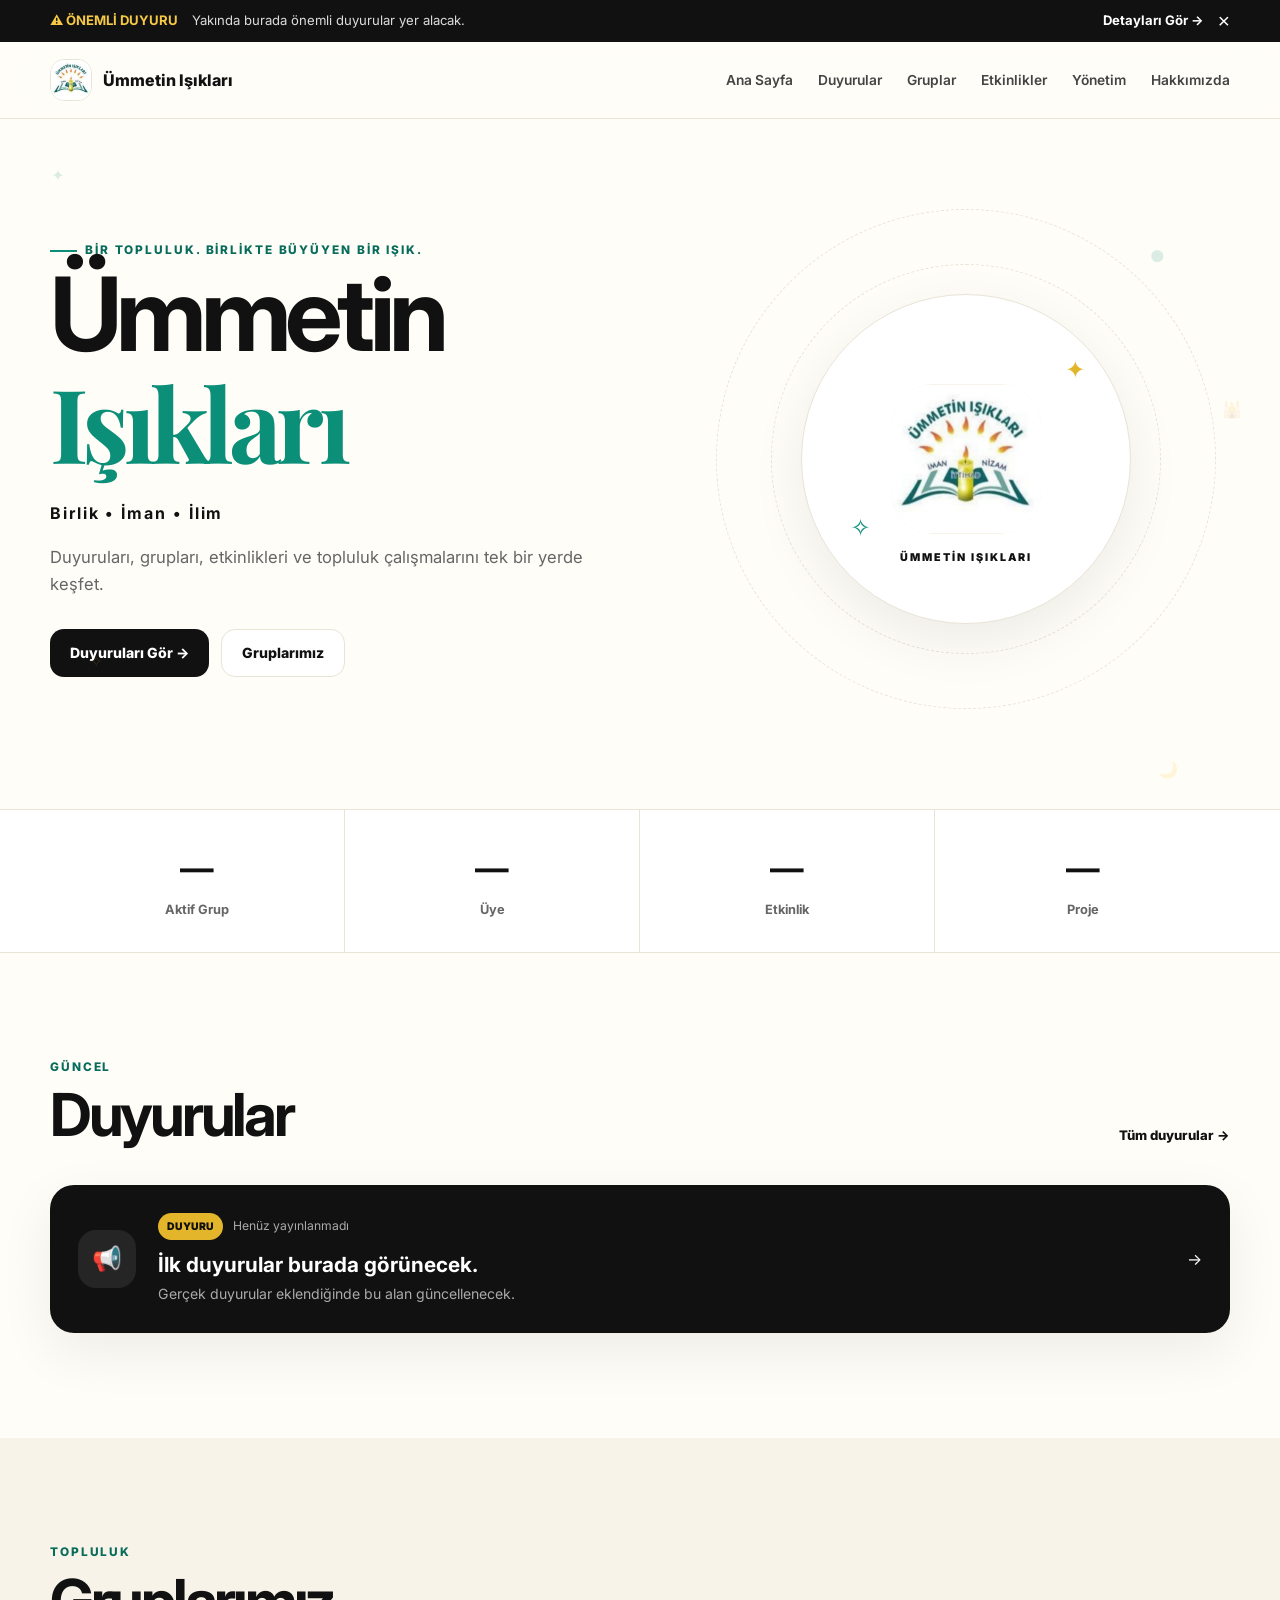
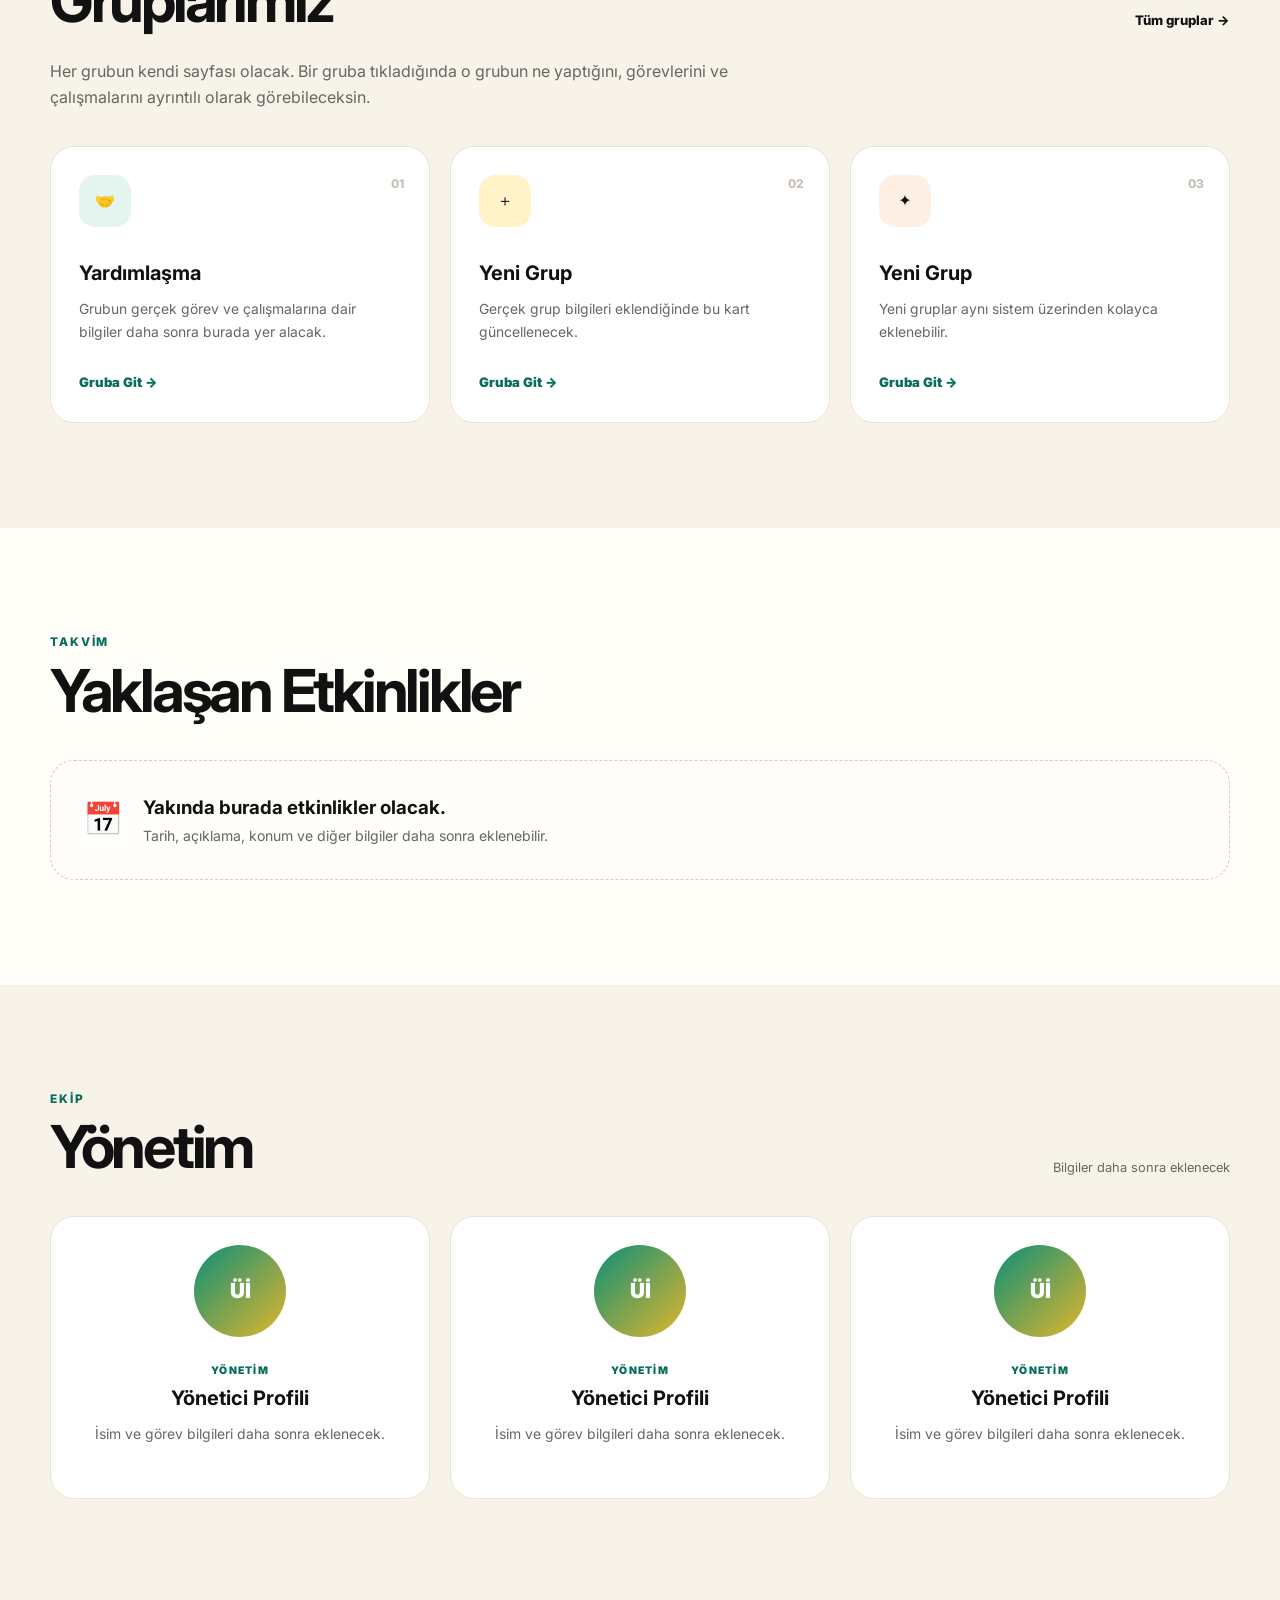
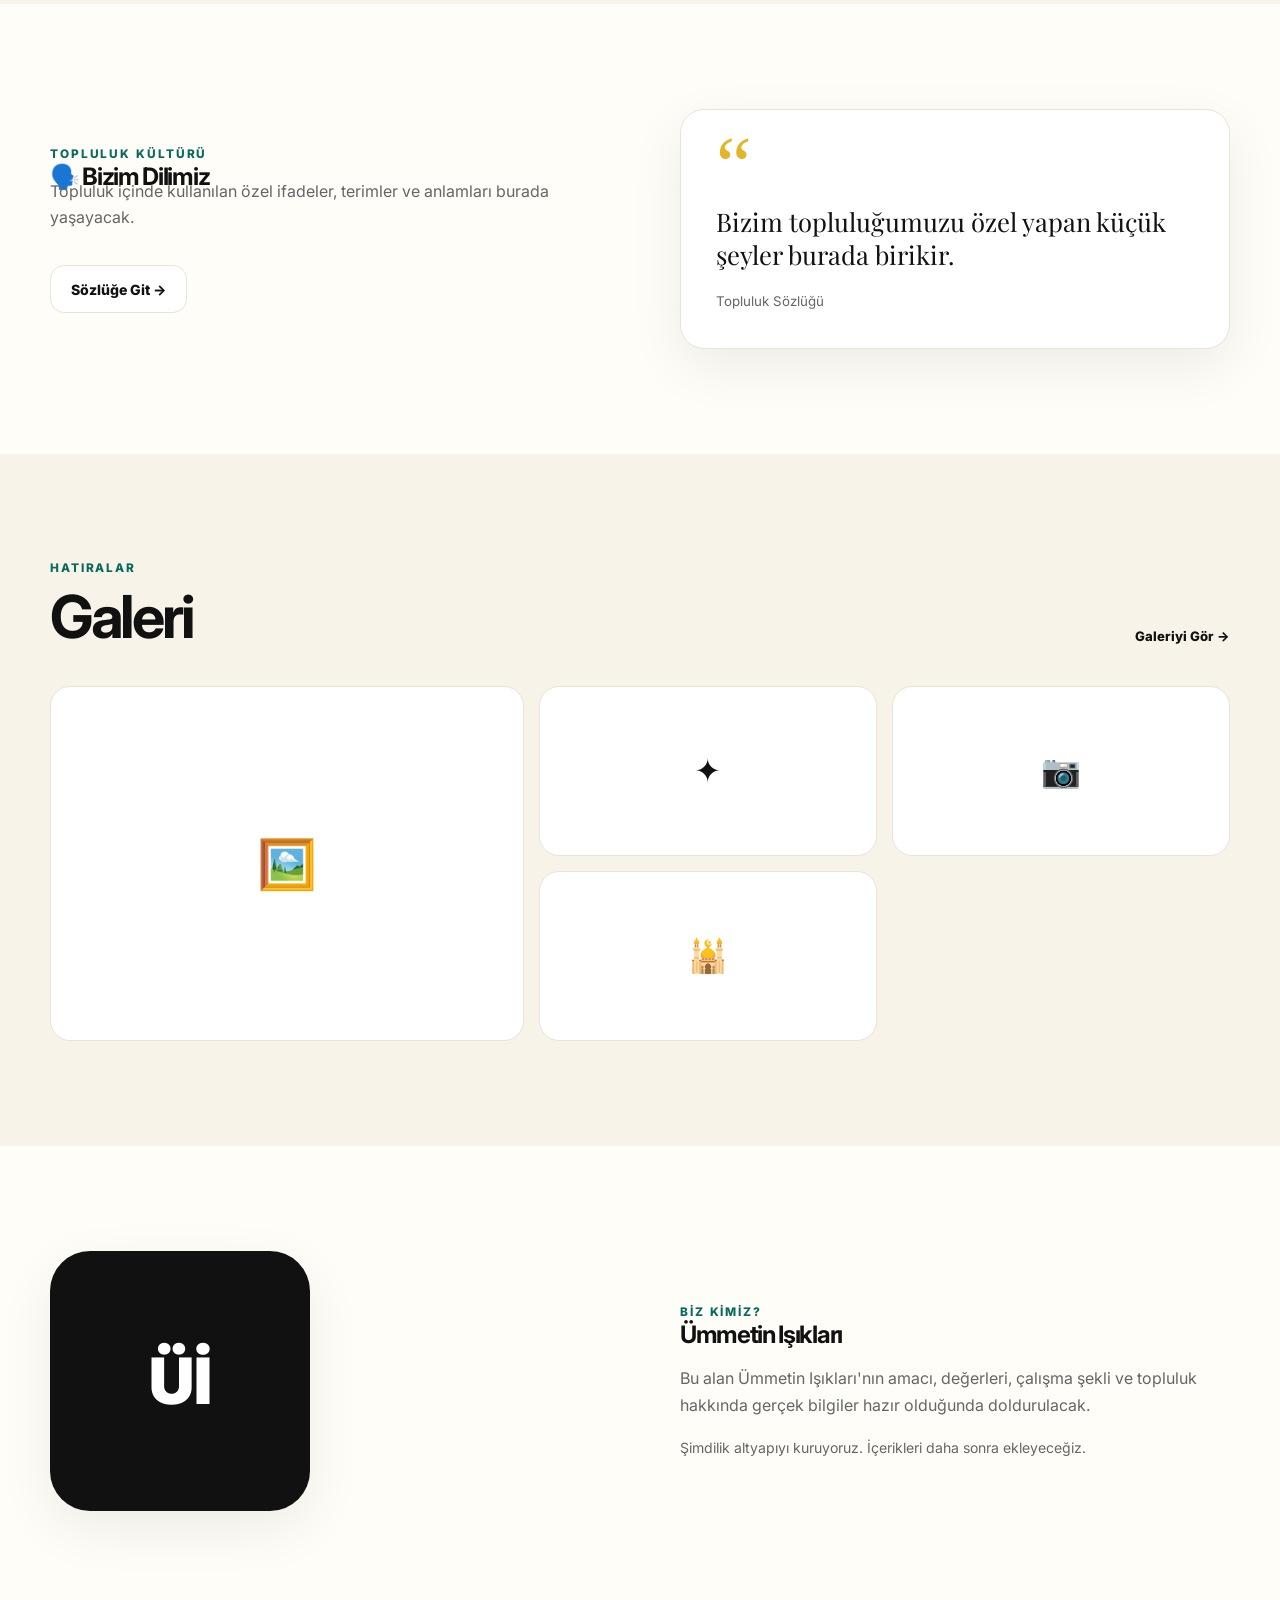
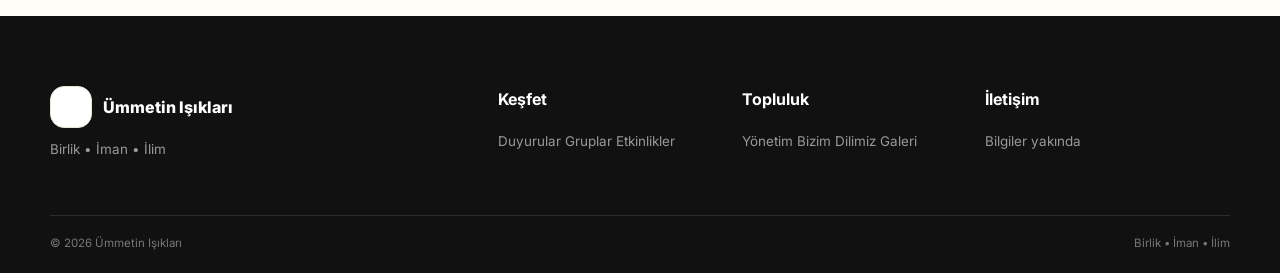
==== index.html @ f2e1deba "Web" ====
<!DOCTYPE html>
<html lang="tr">
<head>
  <meta charset="UTF-8">
  <meta name="viewport" content="width=device-width, initial-scale=1.0">

  <meta name="description" content="Ümmetin Işıkları — Birlik, İman, İlim.">
  <title>Ümmetin Işıkları</title>

  <link rel="preconnect" href="https://fonts.googleapis.com">
  <link rel="preconnect" href="https://fonts.gstatic.com" crossorigin>
  <link href="https://fonts.googleapis.com/css2?family=Inter:wght@400;500;600;700;800&family=Playfair+Display:wght@600;700&display=swap" rel="stylesheet">

  <link rel="stylesheet" href="style.css">
</head>

<body>

  <!-- Floating personality elements -->
  <div class="floating-layer" aria-hidden="true">
    <span class="float float-1">✦</span>
    <span class="float float-2">🕌</span>
    <span class="float float-3">✧</span>
    <span class="float float-4">🌙</span>
    <span class="float float-5">●</span>
  </div>


  <!-- IMPORTANT ANNOUNCEMENT -->
  <div class="top-alert" id="topAlert">
    <div class="container alert-inner">

      <strong>⚠️ ÖNEMLİ DUYURU</strong>

      <span>
        Yakında burada önemli duyurular yer alacak.
      </span>

      <a href="#announcements">
        Detayları Gör →
      </a>

      <button id="closeAlert" aria-label="Duyuruyu kapat">
        ×
      </button>

    </div>
  </div>


  <!-- HEADER -->
  <header class="site-header">

    <div class="container nav">

      <a href="#home" class="brand">

        <span class="brand-logo">

          <img
            src="logo.png"
            alt="Ümmetin Işıkları"
            onerror="this.style.display='none'; this.nextElementSibling.style.display='grid';"
          >

          <span class="logo-fallback">
            Üİ
          </span>

        </span>

        <span>
          Ümmetin Işıkları
        </span>

      </a>


      <button
        class="menu-toggle"
        id="menuToggle"
        aria-label="Menüyü aç"
      >
        ☰
      </button>


      <nav id="mainNav">

        <a href="#home">Ana Sayfa</a>
        <a href="#announcements">Duyurular</a>
        <a href="#groups">Gruplar</a>
        <a href="#events">Etkinlikler</a>
        <a href="#management">Yönetim</a>
        <a href="#about">Hakkımızda</a>

      </nav>

    </div>

  </header>


  <main>


    <!-- HERO -->
    <section class="hero" id="home">

      <div class="container hero-grid">

        <div class="hero-content reveal">

          <div class="eyebrow">
            <span></span>
            Bir topluluk. Birlikte büyüyen bir ışık.
          </div>

          <h1>
            Ümmetin
            <br>
            <em>Işıkları</em>
          </h1>

          <div class="motto">
            Birlik • İman • İlim
          </div>

          <p class="hero-text">
            Duyuruları, grupları, etkinlikleri ve topluluk çalışmalarını
            tek bir yerde keşfet.
          </p>

          <div class="hero-actions">

            <a href="#announcements" class="btn btn-primary">
              Duyuruları Gör →
            </a>

            <a href="#groups" class="btn btn-secondary">
              Gruplarımız
            </a>

          </div>

        </div>


        <!-- HERO LOGO -->
        <div class="hero-art reveal">

          <div class="orbit orbit-one"></div>
          <div class="orbit orbit-two"></div>

          <div class="hero-logo-card">

            <span class="hero-spark spark-one">✦</span>
            <span class="hero-spark spark-two">✧</span>

            <div class="hero-logo">

              <img
                src="logo.png"
                alt=""
                onerror="this.style.display='none'; this.nextElementSibling.style.display='grid';"
              >

              <span class="logo-fallback logo-large">
                Üİ
              </span>

            </div>

            <small>
              ÜMMETİN IŞIKLARI
            </small>

          </div>

        </div>

      </div>

    </section>


    <!-- STATISTICS -->
    <section class="stats">

      <div class="container stats-grid">

        <div class="stat">
          <strong>—</strong>
          <span>Aktif Grup</span>
        </div>

        <div class="stat">
          <strong>—</strong>
          <span>Üye</span>
        </div>

        <div class="stat">
          <strong>—</strong>
          <span>Etkinlik</span>
        </div>

        <div class="stat">
          <strong>—</strong>
          <span>Proje</span>
        </div>

      </div>

    </section>


    <!-- ANNOUNCEMENTS -->
    <section class="section" id="announcements">

      <div class="container">

        <div class="section-heading">

          <div>
            <span class="section-kicker">
              GÜNCEL
            </span>

            <h2>
              Duyurular
            </h2>
          </div>

          <a href="#" class="text-link">
            Tüm duyurular →
          </a>

        </div>


        <article class="featured-announcement reveal">

          <div class="announcement-icon">
            📢
          </div>

          <div>

            <div class="announcement-meta">

              <span class="tag">
                DUYURU
              </span>

              <span>
                Henüz yayınlanmadı
              </span>

            </div>

            <h3>
              İlk duyurular burada görünecek.
            </h3>

            <p>
              Gerçek duyurular eklendiğinde bu alan güncellenecek.
            </p>

          </div>

          <span class="announcement-arrow">
            →
          </span>

        </article>

      </div>

    </section>


    <!-- GROUPS -->
    <section class="section cream-section" id="groups">

      <div class="container">

        <div class="section-heading">

          <div>

            <span class="section-kicker">
              TOPLULUK
            </span>

            <h2>
              Gruplarımız
            </h2>

          </div>

          <a href="#groups" class="text-link">
            Tüm gruplar →
          </a>

        </div>


        <p class="section-intro">

          Her grubun kendi sayfası olacak.
          Bir gruba tıkladığında o grubun ne yaptığını,
          görevlerini ve çalışmalarını ayrıntılı olarak görebileceksin.

        </p>


        <div class="cards-grid">


          <!-- GROUP 1 -->
          <article class="group-card reveal">

            <div class="card-icon green">
              🤝
            </div>

            <span class="card-number">
              01
            </span>

            <h3>
              Yardımlaşma
            </h3>

            <p>
              Grubun gerçek görev ve çalışmalarına dair bilgiler
              daha sonra burada yer alacak.
            </p>

            <a
              href="group.html?group=yardimlasma"
              class="card-link"
            >
              Gruba Git →
            </a>

          </article>


          <!-- GROUP 2 -->
          <article class="group-card reveal">

            <div class="card-icon gold">
              ＋
            </div>

            <span class="card-number">
              02
            </span>

            <h3>
              Yeni Grup
            </h3>

            <p>
              Gerçek grup bilgileri eklendiğinde
              bu kart güncellenecek.
            </p>

            <a
              href="group.html?group=group2"
              class="card-link"
            >
              Gruba Git →
            </a>

          </article>


          <!-- GROUP 3 -->
          <article class="group-card reveal">

            <div class="card-icon orange">
              ✦
            </div>

            <span class="card-number">
              03
            </span>

            <h3>
              Yeni Grup
            </h3>

            <p>
              Yeni gruplar aynı sistem üzerinden
              kolayca eklenebilir.
            </p>

            <a
              href="group.html?group=group3"
              class="card-link"
            >
              Gruba Git →
            </a>

          </article>

        </div>

      </div>

    </section>


    <!-- EVENTS -->
    <section class="section" id="events">

      <div class="container">

        <div class="section-heading">

          <div>

            <span class="section-kicker">
              TAKVİM
            </span>

            <h2>
              Yaklaşan Etkinlikler
            </h2>

          </div>

        </div>


        <div class="empty-panel reveal">

          <div class="empty-icon">
            📅
          </div>

          <div>

            <h3>
              Yakında burada etkinlikler olacak.
            </h3>

            <p>
              Tarih, açıklama, konum ve diğer bilgiler
              daha sonra eklenebilir.
            </p>

          </div>

        </div>

      </div>

    </section>


    <!-- MANAGEMENT -->
    <section class="section cream-section" id="management">

      <div class="container">

        <div class="section-heading">

          <div>

            <span class="section-kicker">
              EKİP
            </span>

            <h2>
              Yönetim
            </h2>

          </div>

          <span class="future-note">
            Bilgiler daha sonra eklenecek
          </span>

        </div>


        <div class="management-grid">


          <article class="person-card reveal">

            <div class="avatar">
              Üİ
            </div>

            <span>
              YÖNETİM
            </span>

            <h3>
              Yönetici Profili
            </h3>

            <p>
              İsim ve görev bilgileri daha sonra eklenecek.
            </p>

          </article>


          <article class="person-card reveal">

            <div class="avatar">
              Üİ
            </div>

            <span>
              YÖNETİM
            </span>

            <h3>
              Yönetici Profili
            </h3>

            <p>
              İsim ve görev bilgileri daha sonra eklenecek.
            </p>

          </article>


          <article class="person-card reveal">

            <div class="avatar">
              Üİ
            </div>

            <span>
              YÖNETİM
            </span>

            <h3>
              Yönetici Profili
            </h3>

            <p>
              İsim ve görev bilgileri daha sonra eklenecek.
            </p>

          </article>


        </div>

      </div>

    </section>


    <!-- OUR LANGUAGE -->
    <section class="section" id="language">

      <div class="container language-layout">

        <div class="reveal">

          <span class="section-kicker">
            TOPLULUK KÜLTÜRÜ
          </span>

          <h2>
            🗣️ Bizim Dilimiz
          </h2>

          <p class="section-intro">
            Topluluk içinde kullanılan özel ifadeler,
            terimler ve anlamları burada yaşayacak.
          </p>

          <a href="#" class="btn btn-secondary">
            Sözlüğe Git →
          </a>

        </div>


        <div class="quote-card reveal">

          <span class="quote-mark">
            “
          </span>

          <p>
            Bizim topluluğumuzu özel yapan küçük şeyler burada birikir.
          </p>

          <small>
            Topluluk Sözlüğü
          </small>

        </div>

      </div>

    </section>


    <!-- GALLERY -->
    <section class="section cream-section" id="gallery">

      <div class="container">

        <div class="section-heading">

          <div>

            <span class="section-kicker">
              HATIRALAR
            </span>

            <h2>
              Galeri
            </h2>

          </div>

          <a href="#" class="text-link">
            Galeriyi Gör →
          </a>

        </div>


        <div class="gallery-grid">

          <div>🖼️</div>
          <div>✦</div>
          <div>📷</div>
          <div>🕌</div>

        </div>

      </div>

    </section>


    <!-- ABOUT -->
    <section class="section" id="about">

      <div class="container about-layout">

        <div class="about-mark reveal">
          Üİ
        </div>

        <div class="reveal">

          <span class="section-kicker">
            BİZ KİMİZ?
          </span>

          <h2>
            Ümmetin Işıkları
          </h2>

          <p>
            Bu alan Ümmetin Işıkları'nın amacı, değerleri,
            çalışma şekli ve topluluk hakkında gerçek bilgiler
            hazır olduğunda doldurulacak.
          </p>

          <p class="muted">
            Şimdilik altyapıyı kuruyoruz.
            İçerikleri daha sonra ekleyeceğiz.
          </p>

        </div>

      </div>

    </section>

  </main>


  <!-- FOOTER -->
  <footer id="contact">

    <div class="container footer-grid">

      <div>

        <div class="brand footer-brand">

          <span class="brand-logo">
            <span class="logo-fallback">
              Üİ
            </span>
          </span>

          <span>
            Ümmetin Işıkları
          </span>

        </div>

        <p>
          Birlik • İman • İlim
        </p>

      </div>


      <div>

        <h4>
          Keşfet
        </h4>

        <a href="#announcements">
          Duyurular
        </a>

        <a href="#groups">
          Gruplar
        </a>

        <a href="#events">
          Etkinlikler
        </a>

      </div>


      <div>

        <h4>
          Topluluk
        </h4>

        <a href="#management">
          Yönetim
        </a>

        <a href="#language">
          Bizim Dilimiz
        </a>

        <a href="#gallery">
          Galeri
        </a>

      </div>


      <div>

        <h4>
          İletişim
        </h4>

        <a href="#contact">
          Bilgiler yakında
        </a>

      </div>

    </div>


    <div class="container footer-bottom">

      <span>
        © 2026 Ümmetin Işıkları
      </span>

      <span>
        Birlik • İman • İlim
      </span>

    </div>

  </footer>


  <script src="script.js"></script>

</body>
</html>
---- style.css ----
:root {
  --cream: #fffdf7;
  --cream-2: #f7f3e8;
  --white: #ffffff;
  --black: #111111;
  --muted: #666666;
  --line: #e9e4d8;

  --green: #0b8f78;
  --green-dark: #076c5b;
  --gold: #e3b52b;
  --orange: #e7772d;

  --shadow: 0 18px 55px rgba(17, 17, 17, .07);
  --radius: 24px;
  --max: 1180px;
}


* {
  box-sizing: border-box;
  margin: 0;
  padding: 0;
}


html {
  scroll-behavior: smooth;
}


body {
  font-family: "Inter", system-ui, sans-serif;
  background: var(--cream);
  color: var(--black);
  line-height: 1.65;
  overflow-x: hidden;
}


a {
  color: inherit;
  text-decoration: none;
}


.container {
  width: min(calc(100% - 40px), var(--max));
  margin: auto;
}


/* TOP ALERT */

.top-alert {
  background: var(--black);
  color: white;
  font-size: .82rem;
}


.alert-inner {
  min-height: 42px;
  display: flex;
  align-items: center;
  gap: 14px;
}


.alert-inner strong {
  color: #f5c945;
}


.alert-inner span {
  color: #ddd;
  flex: 1;
}


.alert-inner a {
  font-weight: 700;
}


.alert-inner button {
  border: 0;
  background: transparent;
  color: white;
  font-size: 1.3rem;
  cursor: pointer;
}


/* HEADER */

.site-header {
  position: sticky;
  top: 0;
  z-index: 50;

  background: rgba(255, 253, 247, .9);
  backdrop-filter: blur(16px);

  border-bottom: 1px solid var(--line);
}


.nav {
  min-height: 76px;

  display: flex;
  align-items: center;
  justify-content: space-between;
}


.brand {
  display: flex;
  align-items: center;
  gap: 11px;

  font-weight: 800;
}


.brand-logo {
  width: 42px;
  height: 42px;

  border-radius: 14px;
  overflow: hidden;

  display: grid;
  place-items: center;

  background: white;
  border: 1px solid var(--line);
}


.brand-logo img {
  width: 100%;
  height: 100%;
  object-fit: contain;
}


.logo-fallback {
  display: none;

  width: 100%;
  height: 100%;

  place-items: center;

  background: linear-gradient(
    135deg,
    var(--green),
    var(--gold)
  );

  color: white;
  font-weight: 900;
}


nav {
  display: flex;
  align-items: center;
  gap: 25px;
}


nav a {
  font-size: .86rem;
  font-weight: 600;
  color: #444;
}


nav a:hover {
  color: var(--green);
}


.menu-toggle {
  display: none;

  border: 1px solid var(--line);
  background: white;

  border-radius: 13px;

  padding: 10px 13px;

  font-size: 1.2rem;
}


/* HERO */

.hero {
  padding: 105px 0 115px;
}


.hero-grid {
  display: grid;

  grid-template-columns:
    1.05fr
    .95fr;

  align-items: center;

  gap: 70px;
}


.eyebrow {
  display: flex;
  align-items: center;

  gap: 8px;

  color: var(--green-dark);

  font-size: .74rem;
  font-weight: 800;

  letter-spacing: .16em;
  text-transform: uppercase;
}


.eyebrow span {
  width: 27px;
  height: 2px;

  background: var(--green);
}


h1,
h2 {
  letter-spacing: -.055em;
  line-height: 1.05;
}


h1 {
  font-size: clamp(3.5rem, 8vw, 6.8rem);
}


h1 em {
  font-family: "Playfair Display", serif;

  color: var(--green);

  font-style: normal;
}


.motto {
  margin-top: 18px;

  font-weight: 700;

  letter-spacing: .12em;
}


.hero-text {
  max-width: 600px;

  margin-top: 18px;

  color: var(--muted);

  font-size: 1.04rem;
}


.hero-actions {
  display: flex;
  gap: 12px;

  flex-wrap: wrap;

  margin-top: 30px;
}


.btn {
  min-height: 48px;

  padding: 0 20px;

  border-radius: 14px;

  display: inline-flex;
  align-items: center;
  justify-content: center;

  gap: 10px;

  font-weight: 800;
  font-size: .88rem;

  transition:
    transform .25s,
    background .25s;
}


.btn:hover {
  transform: translateY(-3px);
}


.btn-primary {
  background: var(--black);
  color: white;
}


.btn-primary:hover {
  background: var(--green);
}


.btn-secondary {
  background: white;

  border: 1px solid var(--line);
}


/* HERO ART */

.hero-art {
  min-height: 470px;

  display: grid;
  place-items: center;

  position: relative;
}


.hero-logo-card {
  width: 330px;
  aspect-ratio: 1;

  border-radius: 50%;

  background: white;

  border: 1px solid var(--line);

  box-shadow: var(--shadow);

  display: grid;
  place-items: center;

  position: relative;

  animation: breathe 5s ease-in-out infinite;
}


.hero-logo {
  width: 150px;
  height: 150px;

  border-radius: 42px;

  overflow: hidden;

  background: var(--cream-2);

  display: grid;
  place-items: center;
}


.hero-logo img {
  width: 100%;
  height: 100%;
  object-fit: contain;
}


.logo-large {
  font-size: 2rem;
}


.hero-logo-card small {
  position: absolute;

  bottom: 56px;

  font-size: .67rem;

  letter-spacing: .18em;

  font-weight: 900;
}


.orbit {
  position: absolute;

  border: 1px dashed var(--line);

  border-radius: 50%;
}


.orbit-one {
  width: 390px;
  height: 390px;
}


.orbit-two {
  width: 500px;
  height: 500px;
}


.hero-spark {
  position: absolute;

  font-size: 1.5rem;
}


.spark-one {
  top: 55px;
  right: 45px;

  color: var(--gold);
}


.spark-two {
  bottom: 75px;
  left: 48px;

  color: var(--green);
}


/* STATS */

.stats {
  border-block: 1px solid var(--line);

  background: white;
}


.stats-grid {
  display: grid;

  grid-template-columns:
    repeat(4, 1fr);
}


.stat {
  padding: 30px;

  text-align: center;

  border-right: 1px solid var(--line);
}


.stat:last-child {
  border-right: 0;
}


.stat strong {
  display: block;

  font-size: 2.1rem;
}


.stat span {
  color: var(--muted);

  font-size: .8rem;

  font-weight: 700;
}


/* GENERAL SECTIONS */

.section {
  padding: 105px 0;
}


.cream-section {
  background: var(--cream-2);
}


.section-heading {
  display: flex;

  justify-content: space-between;
  align-items: end;

  gap: 20px;

  margin-bottom: 38px;
}


.section-kicker {
  display: block;

  color: var(--green-dark);

  font-size: .74rem;

  font-weight: 800;

  letter-spacing: .16em;
}


.section-heading h2 {
  margin-top: 7px;

  font-size: clamp(2.2rem, 5vw, 3.7rem);
}


.text-link {
  font-size: .82rem;

  font-weight: 800;
}


.section-intro {
  max-width: 700px;

  color: var(--muted);

  margin-top: -12px;

  margin-bottom: 35px;
}


/* ANNOUNCEMENT */

.featured-announcement {
  display: grid;

  grid-template-columns:
    auto
    1fr
    auto;

  gap: 22px;

  align-items: center;

  padding: 28px;

  border-radius: var(--radius);

  background: var(--black);

  color: white;

  box-shadow: var(--shadow);
}


.announcement-icon {
  width: 58px;
  height: 58px;

  display: grid;
  place-items: center;

  border-radius: 18px;

  background: #252525;

  font-size: 1.5rem;
}


.announcement-meta {
  display: flex;

  align-items: center;

  gap: 10px;

  font-size: .76rem;

  color: #aaa;
}


.tag {
  padding: 5px 9px;

  border-radius: 999px;

  background: var(--gold);

  color: #111;

  font-size: .65rem;

  font-weight: 900;
}


.featured-announcement h3 {
  font-size: 1.3rem;

  margin-top: 8px;
}


.featured-announcement p {
  color: #aaa;

  font-size: .88rem;
}


/* GROUPS */

.cards-grid {
  display: grid;

  grid-template-columns:
    repeat(3, 1fr);

  gap: 20px;
}


.group-card,
.person-card {
  background: white;

  border: 1px solid var(--line);

  border-radius: var(--radius);

  padding: 28px;

  position: relative;

  transition:
    transform .3s,
    box-shadow .3s;
}


.group-card:hover,
.person-card:hover {
  transform: translateY(-7px);

  box-shadow: var(--shadow);
}


.card-icon {
  width: 52px;
  height: 52px;

  border-radius: 16px;

  display: grid;
  place-items: center;

  margin-bottom: 30px;
}


.card-icon.green {
  background: #e4f5f0;
}


.card-icon.gold {
  background: #fff3c7;
}


.card-icon.orange {
  background: #fff0e5;
}


.card-number {
  position: absolute;

  top: 27px;
  right: 25px;

  color: #c7c0b2;

  font-size: .75rem;

  font-weight: 800;
}


.group-card h3,
.person-card h3 {
  font-size: 1.25rem;
}


.group-card p,
.person-card p {
  color: var(--muted);

  font-size: .87rem;

  margin: 8px 0 24px;
}


.card-link {
  color: var(--green-dark);

  font-size: .82rem;

  font-weight: 900;
}


/* EVENTS */

.empty-panel {
  border: 1px dashed #d5cdbd;

  border-radius: var(--radius);

  padding: 32px;

  display: flex;

  align-items: center;

  gap: 20px;

  background: rgba(255,255,255,.55);
}


.empty-icon {
  font-size: 2rem;
}


.empty-panel p {
  color: var(--muted);

  font-size: .88rem;
}


/* MANAGEMENT */

.management-grid {
  display: grid;

  grid-template-columns:
    repeat(3, 1fr);

  gap: 20px;
}


.person-card {
  text-align: center;
}


.avatar {
  width: 92px;
  height: 92px;

  border-radius: 50%;

  margin: 0 auto 18px;

  display: grid;
  place-items: center;

  background:
    linear-gradient(
      135deg,
      var(--green),
      var(--gold)
    );

  color: white;

  font-weight: 900;

  font-size: 1.3rem;
}


.person-card > span {
  color: var(--green-dark);

  font-size: .65rem;

  font-weight: 900;

  letter-spacing: .12em;
}


.future-note {
  color: var(--muted);

  font-size: .8rem;
}


/* LANGUAGE */

.language-layout,
.about-layout {
  display: grid;

  grid-template-columns:
    1fr
    1fr;

  gap: 80px;

  align-items: center;
}


.quote-card {
  min-height: 230px;

  background: white;

  border: 1px solid var(--line);

  border-radius: var(--radius);

  padding: 35px;

  box-shadow: var(--shadow);

  display: flex;

  flex-direction: column;

  justify-content: center;
}


.quote-mark {
  font-family: Georgia, serif;

  font-size: 5rem;

  line-height: .5;

  color: var(--gold);
}


.quote-card p {
  font-family: "Playfair Display", serif;

  font-size: 1.6rem;

  line-height: 1.3;

  margin: 20px 0;
}


.quote-card small {
  color: var(--muted);
}


/* GALLERY */

.gallery-grid {
  display: grid;

  grid-template-columns:
    1.4fr
    1fr
    1fr;

  grid-template-rows:
    170px
    170px;

  gap: 15px;
}


.gallery-grid div {
  border-radius: 20px;

  background: white;

  border: 1px solid var(--line);

  display: grid;

  place-items: center;

  font-size: 2rem;
}


.gallery-grid div:first-child {
  grid-row: span 2;

  font-size: 3rem;
}


/* ABOUT */

.about-mark {
  width: 260px;
  height: 260px;

  border-radius: 40px;

  display: grid;
  place-items: center;

  background: var(--black);

  color: white;

  font-size: 4rem;

  font-weight: 900;

  box-shadow: var(--shadow);
}


.about-layout p {
  color: var(--muted);

  max-width: 620px;

  margin-top: 18px;
}


.muted {
  font-size: .88rem;
}


/* FOOTER */

footer {
  background: var(--black);

  color: white;

  padding: 70px 0 20px;
}


.footer-grid {
  display: grid;

  grid-template-columns:
    2fr
    1fr
    1fr
    1.2fr;

  gap: 40px;
}


.footer-grid p,
.footer-grid a {
  color: #999;

  font-size: .84rem;

  margin-top: 10px;
}


.footer-grid h4 {
  margin-bottom: 15px;
}


.footer-bottom {
  border-top: 1px solid #2c2c2c;

  margin-top: 55px;

  padding-top: 18px;

  display: flex;

  justify-content: space-between;

  color: #777;

  font-size: .72rem;
}


/* FLOATING ELEMENTS */

.floating-layer {
  position: fixed;

  inset: 0;

  pointer-events: none;

  z-index: 2;

  overflow: hidden;
}


.float {
  position: absolute;

  opacity: .15;

  animation:
    drift 7s ease-in-out infinite;
}


.float-1 {
  top: 18%;
  left: 4%;

  color: var(--green);
}


.float-2 {
  top: 44%;
  right: 3%;

  animation-delay: -2s;
}


.float-3 {
  top: 72%;
  left: 7%;

  color: var(--gold);

  animation-delay: -4s;
}


.float-4 {
  top: 84%;
  right: 8%;

  animation-delay: -1s;
}


.float-5 {
  top: 27%;
  right: 9%;

  color: var(--green);

  animation-delay: -3s;
}


/* REVEAL ANIMATION */

.reveal {
  opacity: 0;

  transform: translateY(20px);

  transition:
    opacity .7s ease,
    transform .7s ease;
}


.reveal.visible {
  opacity: 1;

  transform: translateY(0);
}


/* ANIMATIONS */

@keyframes drift {

  0%, 100% {
    transform:
      translateY(0)
      rotate(0);
  }

  50% {
    transform:
      translateY(-15px)
      rotate(5deg);
  }

}


@keyframes breathe {

  0%, 100% {
    transform: translateY(0);
  }

  50% {
    transform: translateY(-8px);
  }

}


/* MOBILE */

@media (max-width: 900px) {

  nav {
    gap: 13px;
  }

  .hero-grid {
    gap: 30px;
  }

  .cards-grid,
  .management-grid {
    grid-template-columns:
      repeat(2, 1fr);
  }

  .footer-grid {
    grid-template-columns:
      repeat(2, 1fr);
  }

}


@media (max-width: 700px) {

  .container {
    width:
      min(
        calc(100% - 28px),
        var(--max)
      );
  }

  .alert-inner {
    justify-content: center;
  }

  .alert-inner span {
    display: none;
  }

  .nav {
    min-height: 68px;
  }

  .menu-toggle {
    display: block;
  }

  nav {
    position: absolute;

    left: 14px;
    right: 14px;

    top: 76px;

    display: none;

    flex-direction: column;

    gap: 0;

    padding: 10px;

    background: var(--cream);

    border: 1px solid var(--line);

    border-radius: 18px;

    box-shadow: var(--shadow);
  }

  nav.open {
    display: flex;
  }

  nav a {
    padding: 11px;
  }


  .hero {
    padding: 70px 0;
  }


  .hero-grid {
    grid-template-columns: 1fr;

    text-align: center;
  }


  .eyebrow {
    justify-content: center;
  }


  .hero-text {
    margin-inline: auto;
  }


  .hero-actions {
    justify-content: center;
  }


  .hero-art {
    min-height: 350px;
  }


  .hero-logo-card {
    width: 270px;
  }


  .orbit-one {
    width: 320px;
    height: 320px;
  }


  .orbit-two {
    width: 380px;
    height: 380px;
  }


  .section {
    padding: 75px 0;
  }


  .section-heading {
    align-items: flex-start;

    flex-direction: column;
  }


  .stats-grid {
    grid-template-columns:
      repeat(2, 1fr);
  }


  .stat:nth-child(2) {
    border-right: 0;
  }


  .cards-grid,
  .management-grid,
  .language-layout,
  .about-layout {
    grid-template-columns: 1fr;
  }


  .featured-announcement {
    grid-template-columns:
      auto
      1fr;
  }


  .announcement-arrow {
    display: none;
  }


  .gallery-grid {
    grid-template-columns:
      1fr
      1fr;

    grid-template-rows:
      150px
      150px;
  }


  .gallery-grid div:first-child {
    grid-row: auto;
  }


  .about-mark {
    width: 180px;
    height: 180px;
  }


  .footer-grid {
    grid-template-columns:
      1fr
      1fr;
  }


  .footer-bottom {
    flex-direction: column;

    gap: 6px;
  }

}


@media (max-width: 430px) {

  h1 {
    font-size: 3.25rem;
  }


  .footer-grid {
    grid-template-columns: 1fr;
  }

}
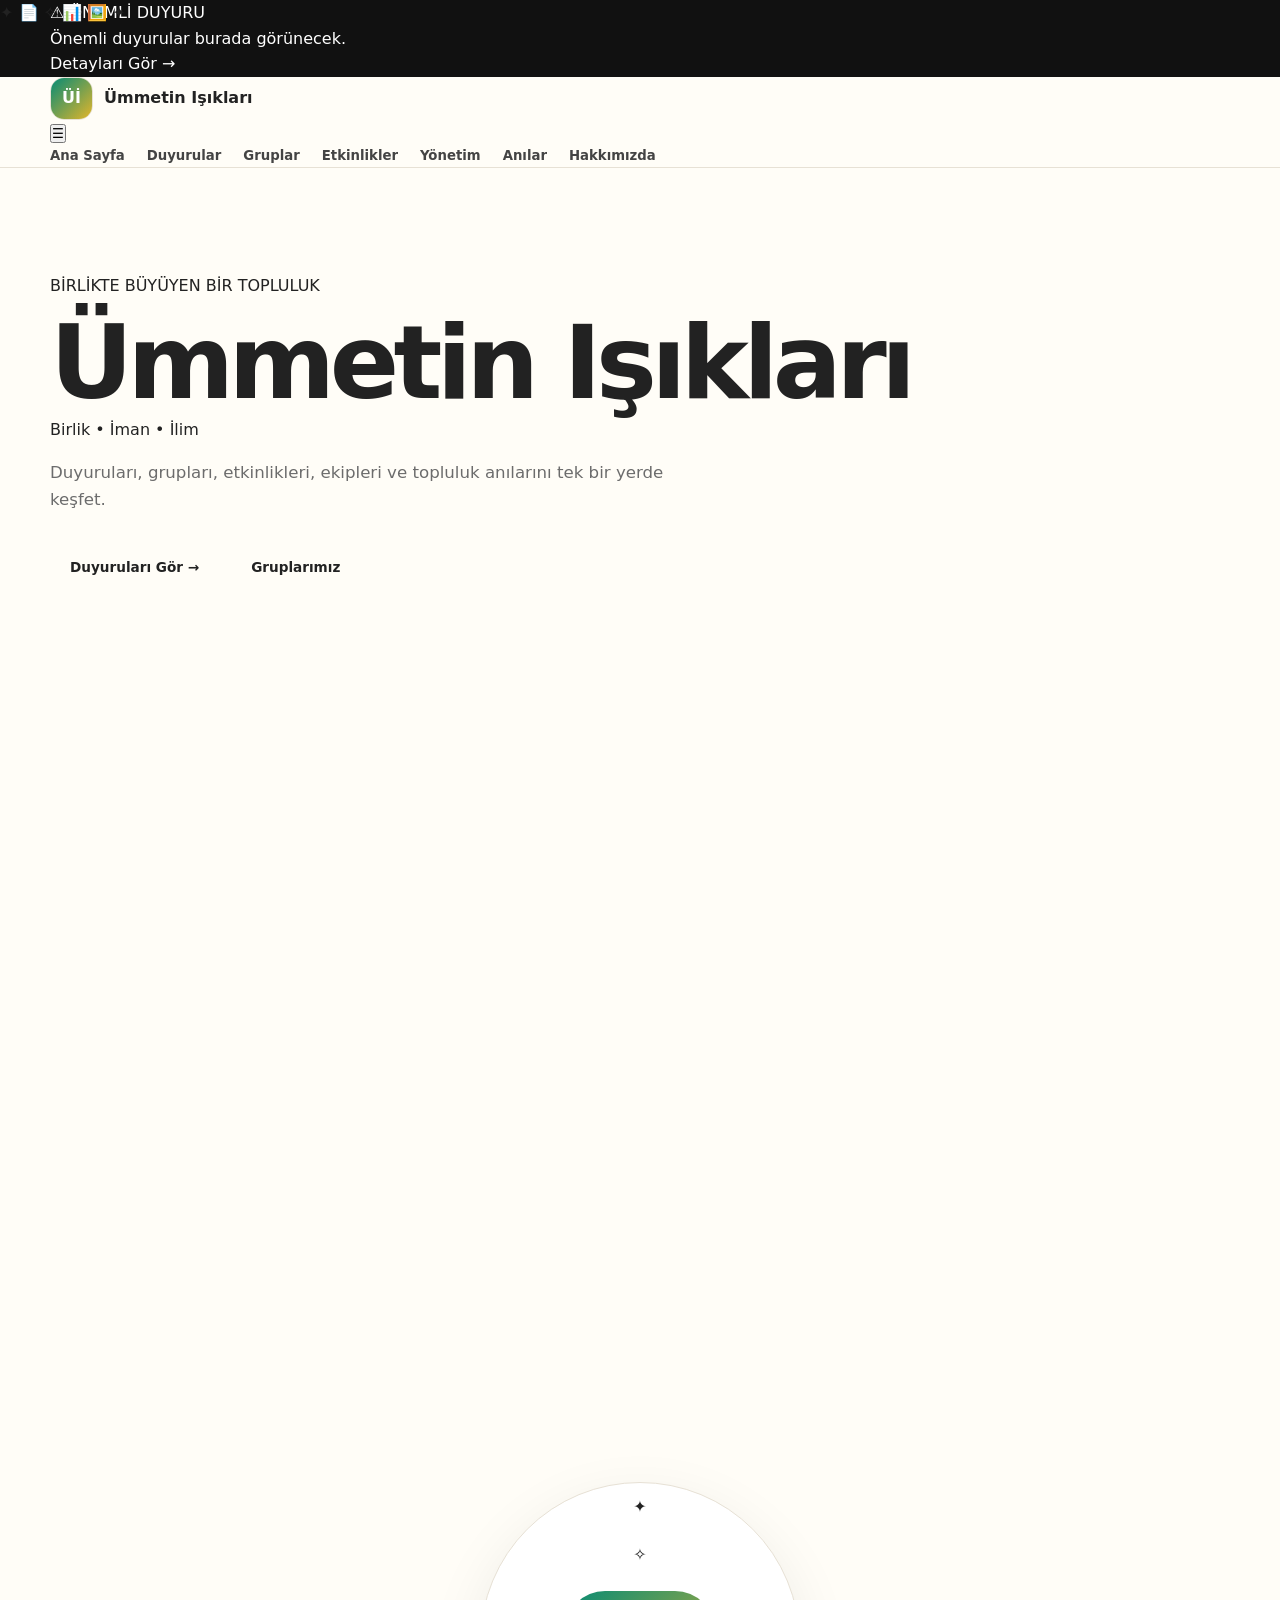
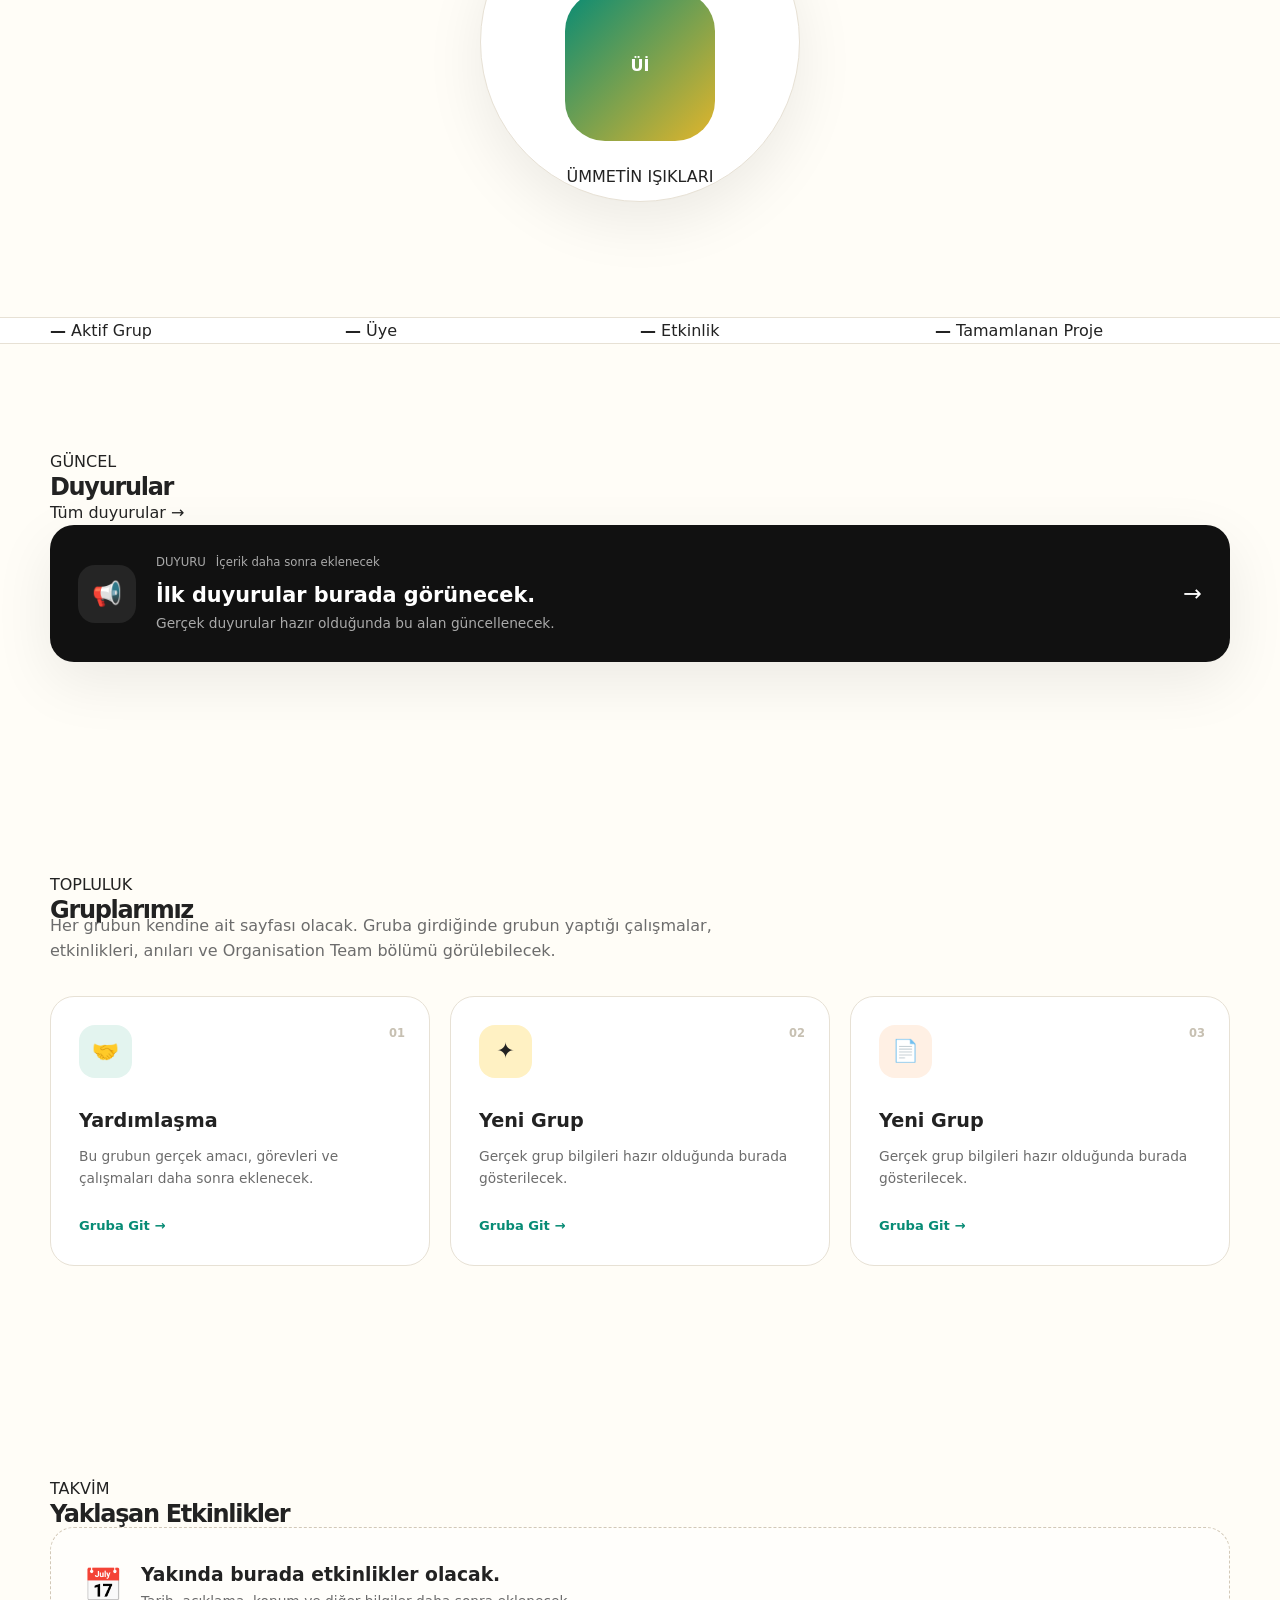
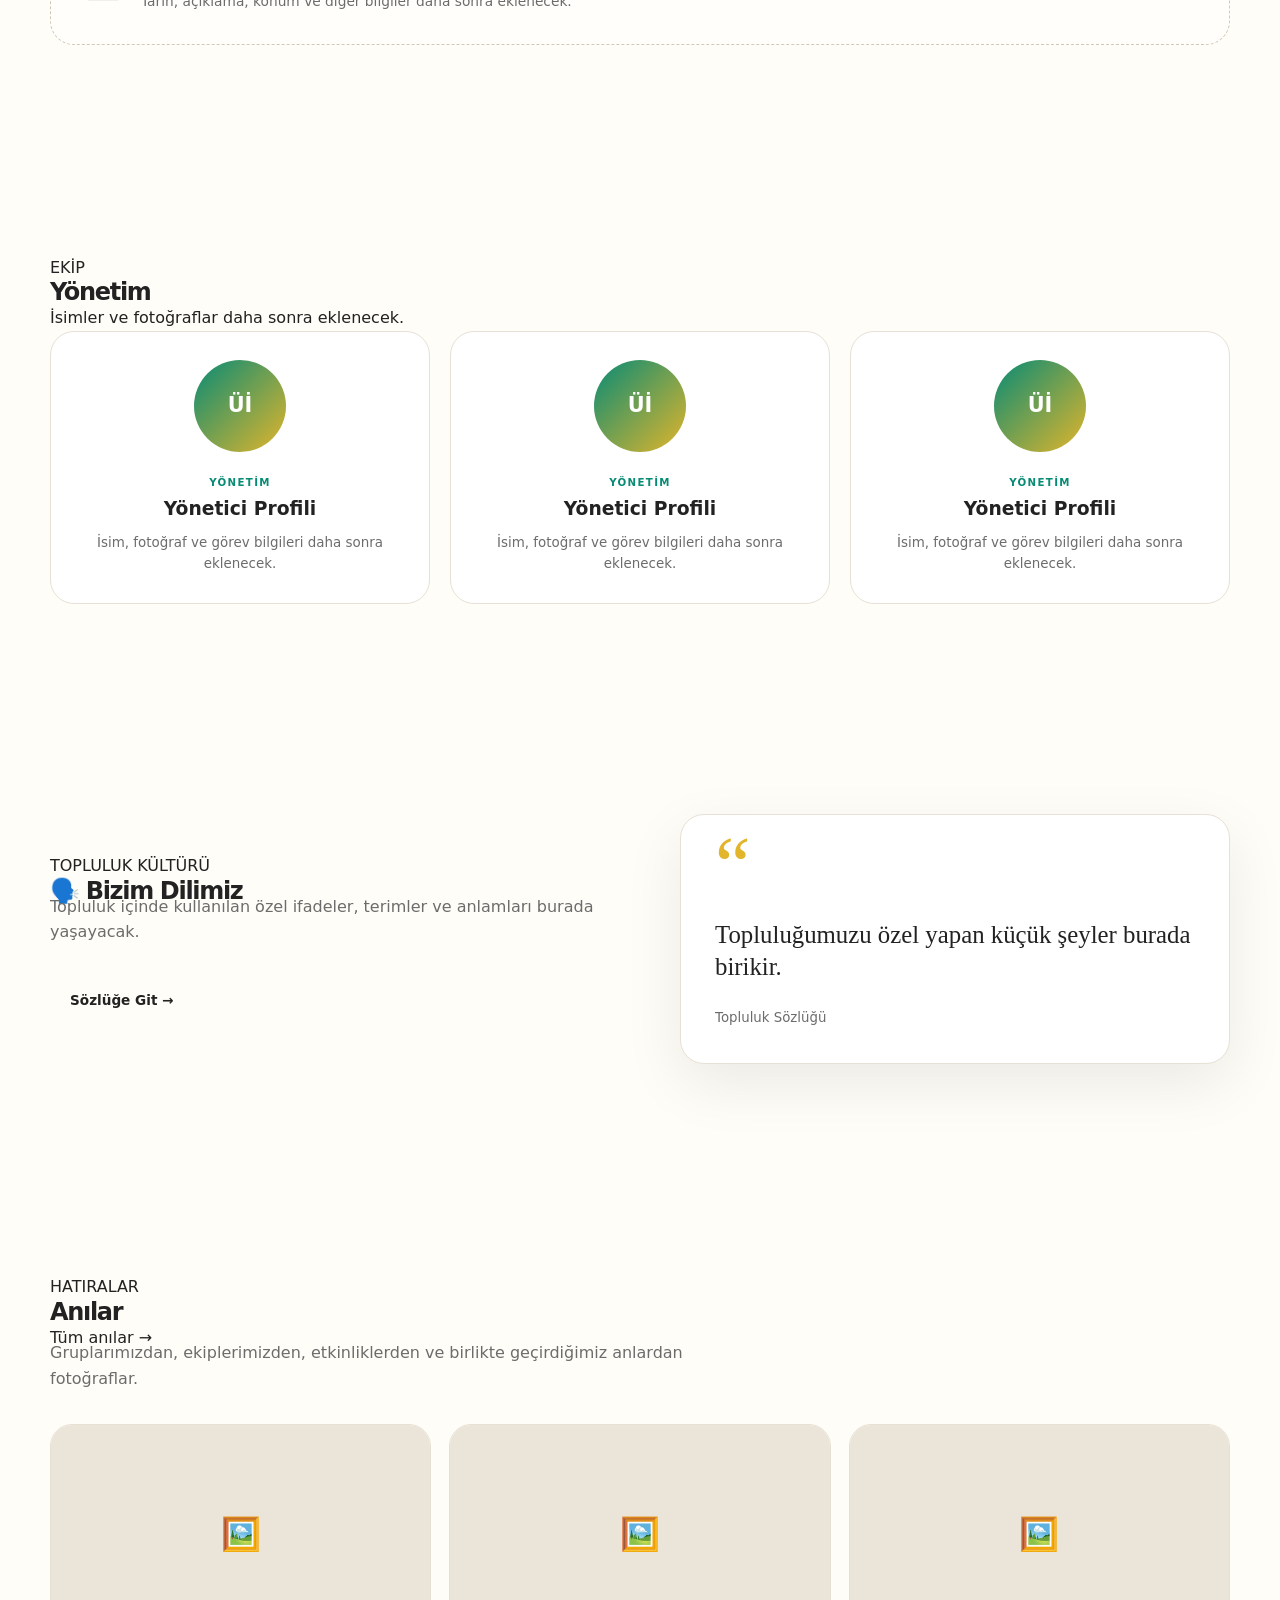
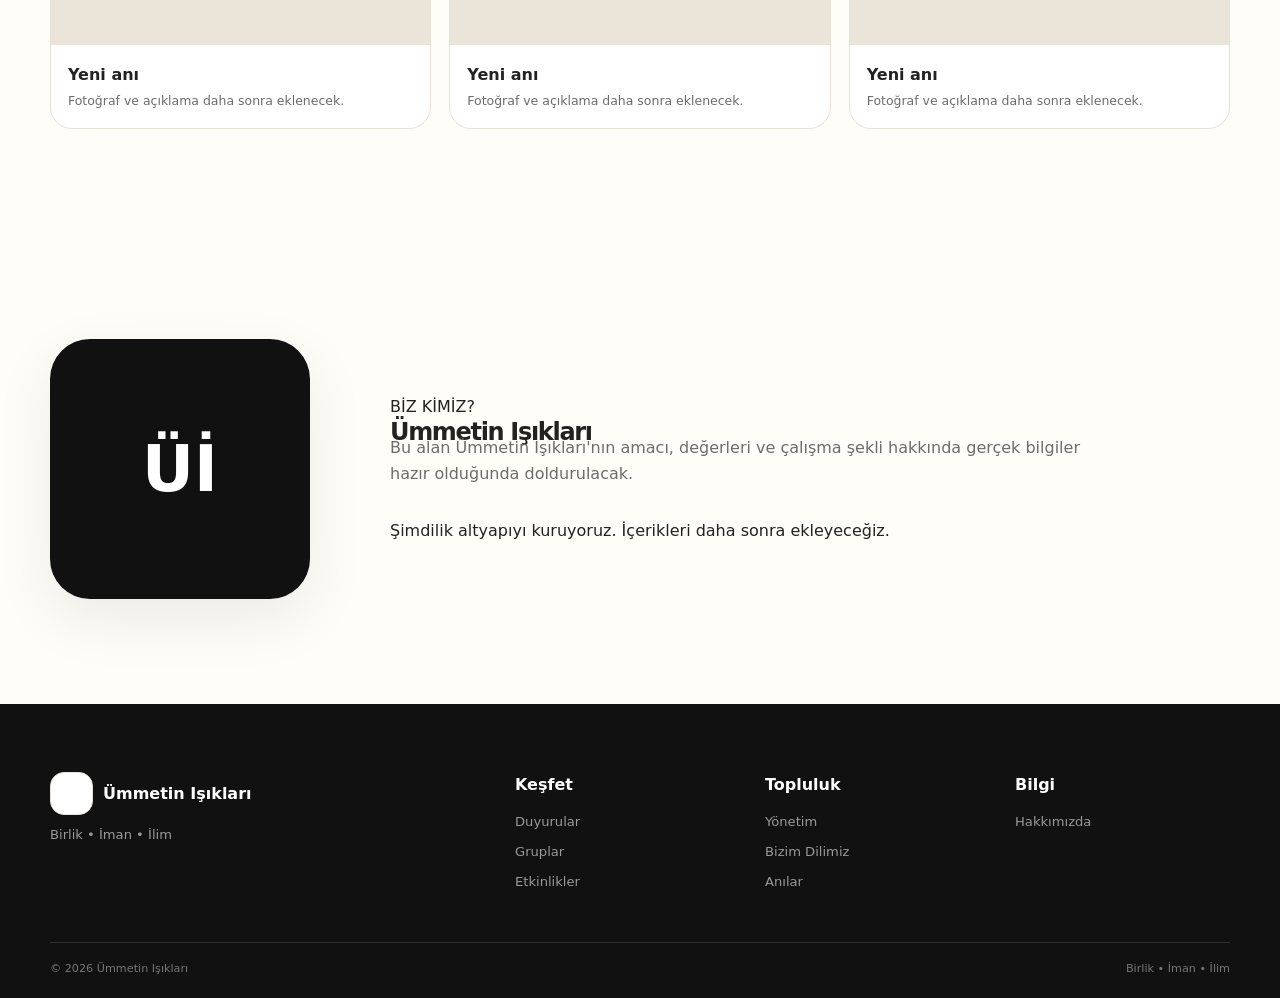
==== commit fb8dc173: "Big update" ====
--- a/index.html
+++ b/index.html
@@ -1,793 +1,872 @@
 <!DOCTYPE html>
 <html lang="tr">
 <head>
-  <meta charset="UTF-8">
-  <meta name="viewport" content="width=device-width, initial-scale=1.0">
-
-  <meta name="description" content="Ümmetin Işıkları — Birlik, İman, İlim.">
-  <title>Ümmetin Işıkları</title>
-
-  <link rel="preconnect" href="https://fonts.googleapis.com">
-  <link rel="preconnect" href="https://fonts.gstatic.com" crossorigin>
-  <link href="https://fonts.googleapis.com/css2?family=Inter:wght@400;500;600;700;800&family=Playfair+Display:wght@600;700&display=swap" rel="stylesheet">
-
-  <link rel="stylesheet" href="style.css">
+    <meta charset="UTF-8">
+    <meta name="viewport" content="width=device-width, initial-scale=1.0">
+
+    <meta name="description"
+          content="Ümmetin Işıkları — Birlik, İman, İlim.">
+
+    <title>Ümmetin Işıkları</title>
+
+    <link rel="stylesheet" href="style.css">
 </head>
 
 <body>
 
-  <!-- Floating personality elements -->
-  <div class="floating-layer" aria-hidden="true">
-    <span class="float float-1">✦</span>
-    <span class="float float-2">🕌</span>
-    <span class="float float-3">✧</span>
-    <span class="float float-4">🌙</span>
-    <span class="float float-5">●</span>
-  </div>
-
-
-  <!-- IMPORTANT ANNOUNCEMENT -->
-  <div class="top-alert" id="topAlert">
-    <div class="container alert-inner">
-
-      <strong>⚠️ ÖNEMLİ DUYURU</strong>
-
-      <span>
-        Yakında burada önemli duyurular yer alacak.
-      </span>
-
-      <a href="#announcements">
-        Detayları Gör →
-      </a>
-
-      <button id="closeAlert" aria-label="Duyuruyu kapat">
-        ×
-      </button>
+    <!-- =========================================
+         FLOATING COMMUNITY ELEMENTS
+         ========================================= -->
+
+    <div class="floating-elements" aria-hidden="true">
+
+        <span class="floating-item item-1">✦</span>
+        <span class="floating-item item-2">📄</span>
+        <span class="floating-item item-3">✧</span>
+        <span class="floating-item item-4">📊</span>
+        <span class="floating-item item-5">🖼️</span>
+        <span class="floating-item item-6">✦</span>
 
     </div>
-  </div>
-
-
-  <!-- HEADER -->
-  <header class="site-header">
-
-    <div class="container nav">
-
-      <a href="#home" class="brand">
-
-        <span class="brand-logo">
-
-          <img
-            src="logo.png"
-            alt="Ümmetin Işıkları"
-            onerror="this.style.display='none'; this.nextElementSibling.style.display='grid';"
-          >
-
-          <span class="logo-fallback">
-            Üİ
-          </span>
-
-        </span>
-
-        <span>
-          Ümmetin Işıkları
-        </span>
-
-      </a>
-
-
-      <button
-        class="menu-toggle"
-        id="menuToggle"
-        aria-label="Menüyü aç"
-      >
-        ☰
-      </button>
-
-
-      <nav id="mainNav">
-
-        <a href="#home">Ana Sayfa</a>
-        <a href="#announcements">Duyurular</a>
-        <a href="#groups">Gruplar</a>
-        <a href="#events">Etkinlikler</a>
-        <a href="#management">Yönetim</a>
-        <a href="#about">Hakkımızda</a>
-
-      </nav>
+
+
+    <!-- =========================================
+         IMPORTANT ANNOUNCEMENT BAR
+         ========================================= -->
+
+    <div class="important-bar">
+
+        <div class="container important-content">
+
+            <div class="important-title">
+                ⚠️ ÖNEMLİ DUYURU
+            </div>
+
+            <div class="important-text">
+                Önemli duyurular burada görünecek.
+            </div>
+
+            <a href="#announcements">
+                Detayları Gör →
+            </a>
+
+        </div>
 
     </div>
 
-  </header>
-
-
-  <main>
-
-
-    <!-- HERO -->
-    <section class="hero" id="home">
-
-      <div class="container hero-grid">
-
-        <div class="hero-content reveal">
-
-          <div class="eyebrow">
-            <span></span>
-            Bir topluluk. Birlikte büyüyen bir ışık.
-          </div>
-
-          <h1>
-            Ümmetin
-            <br>
-            <em>Işıkları</em>
-          </h1>
-
-          <div class="motto">
-            Birlik • İman • İlim
-          </div>
-
-          <p class="hero-text">
-            Duyuruları, grupları, etkinlikleri ve topluluk çalışmalarını
-            tek bir yerde keşfet.
-          </p>
-
-          <div class="hero-actions">
-
-            <a href="#announcements" class="btn btn-primary">
-              Duyuruları Gör →
+
+    <!-- =========================================
+         NAVIGATION
+         ========================================= -->
+
+    <header class="header">
+
+        <div class="container navigation">
+
+            <a href="#home" class="brand">
+
+                <div class="brand-logo">
+
+                    <img
+                        src="images/logo.png"
+                        alt="Ümmetin Işıkları Logo"
+                        onerror="this.style.display='none'; this.nextElementSibling.style.display='grid';"
+                    >
+
+                    <span class="logo-fallback">
+                        Üİ
+                    </span>
+
+                </div>
+
+                <span class="brand-name">
+                    Ümmetin Işıkları
+                </span>
+
             </a>
 
-            <a href="#groups" class="btn btn-secondary">
-              Gruplarımız
-            </a>
-
-          </div>
+
+            <button
+                class="mobile-menu-button"
+                id="mobileMenuButton"
+                aria-label="Menüyü aç"
+            >
+                ☰
+            </button>
+
+
+            <nav class="navigation-menu" id="navigationMenu">
+
+                <a href="#home">Ana Sayfa</a>
+
+                <a href="#announcements">
+                    Duyurular
+                </a>
+
+                <a href="#groups">
+                    Gruplar
+                </a>
+
+                <a href="#events">
+                    Etkinlikler
+                </a>
+
+                <a href="#management">
+                    Yönetim
+                </a>
+
+                <a href="#memories">
+                    Anılar
+                </a>
+
+                <a href="#about">
+                    Hakkımızda
+                </a>
+
+            </nav>
 
         </div>
 
-
-        <!-- HERO LOGO -->
-        <div class="hero-art reveal">
-
-          <div class="orbit orbit-one"></div>
-          <div class="orbit orbit-two"></div>
-
-          <div class="hero-logo-card">
-
-            <span class="hero-spark spark-one">✦</span>
-            <span class="hero-spark spark-two">✧</span>
-
-            <div class="hero-logo">
-
-              <img
-                src="logo.png"
-                alt=""
-                onerror="this.style.display='none'; this.nextElementSibling.style.display='grid';"
-              >
-
-              <span class="logo-fallback logo-large">
-                Üİ
-              </span>
-
-            </div>
-
-            <small>
-              ÜMMETİN IŞIKLARI
-            </small>
-
-          </div>
+    </header>
+
+
+
+    <main>
+
+
+        <!-- =====================================
+             HERO
+             ===================================== -->
+
+        <section class="hero" id="home">
+
+            <div class="container hero-container">
+
+
+                <div class="hero-content">
+
+                    <div class="hero-label">
+
+                        <span></span>
+
+                        BİRLİKTE BÜYÜYEN BİR TOPLULUK
+
+                    </div>
+
+
+                    <h1>
+                        Ümmetin
+                        <span>Işıkları</span>
+                    </h1>
+
+
+                    <div class="hero-motto">
+
+                        Birlik • İman • İlim
+
+                    </div>
+
+
+                    <p class="hero-description">
+
+                        Duyuruları, grupları, etkinlikleri,
+                        ekipleri ve topluluk anılarını
+                        tek bir yerde keşfet.
+
+                    </p>
+
+
+                    <div class="hero-buttons">
+
+                        <a
+                            href="#announcements"
+                            class="button button-primary"
+                        >
+                            Duyuruları Gör →
+                        </a>
+
+
+                        <a
+                            href="#groups"
+                            class="button button-secondary"
+                        >
+                            Gruplarımız
+                        </a>
+
+                    </div>
+
+                </div>
+
+
+
+                <!-- HERO LOGO -->
+
+                <div class="hero-visual">
+
+                    <div class="hero-orbit orbit-one"></div>
+
+                    <div class="hero-orbit orbit-two"></div>
+
+
+                    <div class="hero-logo-card">
+
+                        <span class="hero-decoration decoration-one">
+                            ✦
+                        </span>
+
+                        <span class="hero-decoration decoration-two">
+                            ✧
+                        </span>
+
+
+                        <div class="hero-logo">
+
+                            <img
+                                src="images/logo.png"
+                                alt="Ümmetin Işıkları"
+                                onerror="this.style.display='none'; this.nextElementSibling.style.display='grid';"
+                            >
+
+                            <span class="logo-fallback large-logo">
+                                Üİ
+                            </span>
+
+                        </div>
+
+
+                        <div class="hero-logo-name">
+                            ÜMMETİN IŞIKLARI
+                        </div>
+
+                    </div>
+
+                </div>
+
+            </div>
+
+        </section>
+
+
+
+        <!-- =====================================
+             STATISTICS
+             ===================================== -->
+
+        <section class="statistics">
+
+            <div class="container statistics-grid">
+
+
+                <div class="stat-card">
+
+                    <strong>—</strong>
+
+                    <span>
+                        Aktif Grup
+                    </span>
+
+                </div>
+
+
+                <div class="stat-card">
+
+                    <strong>—</strong>
+
+                    <span>
+                        Üye
+                    </span>
+
+                </div>
+
+
+                <div class="stat-card">
+
+                    <strong>—</strong>
+
+                    <span>
+                        Etkinlik
+                    </span>
+
+                </div>
+
+
+                <div class="stat-card">
+
+                    <strong>—</strong>
+
+                    <span>
+                        Tamamlanan Proje
+                    </span>
+
+                </div>
+
+
+            </div>
+
+        </section>
+
+
+
+        <!-- =====================================
+             ANNOUNCEMENTS
+             ===================================== -->
+
+        <section
+            class="section announcements-section"
+            id="announcements"
+        >
+
+            <div class="container">
+
+
+                <div class="section-header">
+
+                    <div>
+
+                        <span class="section-label">
+                            GÜNCEL
+                        </span>
+
+                        <h2>
+                            Duyurular
+                        </h2>
+
+                    </div>
+
+
+                    <a
+                        href="#"
+                        class="section-link"
+                    >
+                        Tüm duyurular →
+                    </a>
+
+                </div>
+
+
+
+                <article class="featured-announcement">
+
+                    <div class="announcement-icon">
+                        📢
+                    </div>
+
+
+                    <div class="announcement-content">
+
+                        <div class="announcement-meta">
+
+                            <span class="announcement-tag">
+                                DUYURU
+                            </span>
+
+                            <span>
+                                İçerik daha sonra eklenecek
+                            </span>
+
+                        </div>
+
+
+                        <h3>
+                            İlk duyurular burada
+                            görünecek.
+                        </h3>
+
+
+                        <p>
+                            Gerçek duyurular hazır olduğunda
+                            bu alan güncellenecek.
+                        </p>
+
+                    </div>
+
+
+                    <span class="announcement-arrow">
+                        →
+                    </span>
+
+                </article>
+
+
+            </div>
+
+        </section>
+
+
+
+        <!-- =====================================
+             GROUPS
+             ===================================== -->
+
+        <section
+            class="section cream-section"
+            id="groups"
+        >
+
+            <div class="container">
+
+
+                <div class="section-header">
+
+                    <div>
+
+                        <span class="section-label">
+                            TOPLULUK
+                        </span>
+
+                        <h2>
+                            Gruplarımız
+                        </h2>
+
+                    </div>
+
+                </div>
+
+
+                <p class="section-description">
+
+                    Her grubun kendine ait sayfası olacak.
+                    Gruba girdiğinde grubun yaptığı çalışmalar,
+                    etkinlikleri, anıları ve Organisation Team
+                    bölümü görülebilecek.
+
+                </p>
+
+
+                <div
+                    class="groups-grid"
+                    id="groupsGrid"
+                >
+
+                    <!--
+                        Groups will be generated
+                        automatically by JavaScript.
+                    -->
+
+                </div>
+
+
+            </div>
+
+        </section>
+
+
+
+        <!-- =====================================
+             EVENTS
+             ===================================== -->
+
+        <section
+            class="section events-section"
+            id="events"
+        >
+
+            <div class="container">
+
+
+                <div class="section-header">
+
+                    <div>
+
+                        <span class="section-label">
+                            TAKVİM
+                        </span>
+
+                        <h2>
+                            Yaklaşan Etkinlikler
+                        </h2>
+
+                    </div>
+
+                </div>
+
+
+                <div class="empty-section">
+
+                    <div class="empty-icon">
+                        📅
+                    </div>
+
+
+                    <div>
+
+                        <h3>
+                            Yakında burada etkinlikler
+                            olacak.
+                        </h3>
+
+                        <p>
+                            Tarih, açıklama, konum ve diğer
+                            bilgiler daha sonra eklenecek.
+                        </p>
+
+                    </div>
+
+                </div>
+
+
+            </div>
+
+        </section>
+
+
+
+        <!-- =====================================
+             MANAGEMENT
+             ===================================== -->
+
+        <section
+            class="section cream-section"
+            id="management"
+        >
+
+            <div class="container">
+
+
+                <div class="section-header">
+
+                    <div>
+
+                        <span class="section-label">
+                            EKİP
+                        </span>
+
+                        <h2>
+                            Yönetim
+                        </h2>
+
+                    </div>
+
+
+                    <span class="future-note">
+                        İsimler ve fotoğraflar daha sonra
+                        eklenecek.
+                    </span>
+
+                </div>
+
+
+                <div
+                    class="management-grid"
+                    id="managementGrid"
+                >
+
+                    <!--
+                        Management profiles will
+                        be generated later.
+                    -->
+
+                </div>
+
+
+            </div>
+
+        </section>
+
+
+
+        <!-- =====================================
+             COMMUNITY LANGUAGE
+             ===================================== -->
+
+        <section
+            class="section language-section"
+            id="language"
+        >
+
+            <div class="container language-layout">
+
+
+                <div>
+
+                    <span class="section-label">
+                        TOPLULUK KÜLTÜRÜ
+                    </span>
+
+
+                    <h2>
+                        🗣️ Bizim Dilimiz
+                    </h2>
+
+
+                    <p class="section-description">
+
+                        Topluluk içinde kullanılan özel
+                        ifadeler, terimler ve anlamları
+                        burada yaşayacak.
+
+                    </p>
+
+
+                    <a
+                        href="#"
+                        class="button button-secondary"
+                    >
+                        Sözlüğe Git →
+                    </a>
+
+                </div>
+
+
+
+                <div class="quote-card">
+
+                    <span class="quote-mark">
+                        “
+                    </span>
+
+
+                    <p>
+                        Topluluğumuzu özel yapan küçük
+                        şeyler burada birikir.
+                    </p>
+
+
+                    <small>
+                        Topluluk Sözlüğü
+                    </small>
+
+                </div>
+
+
+            </div>
+
+        </section>
+
+
+
+        <!-- =====================================
+             MEMORIES
+             ===================================== -->
+
+        <section
+            class="section cream-section"
+            id="memories"
+        >
+
+            <div class="container">
+
+
+                <div class="section-header">
+
+                    <div>
+
+                        <span class="section-label">
+                            HATIRALAR
+                        </span>
+
+                        <h2>
+                            Anılar
+                        </h2>
+
+                    </div>
+
+
+                    <a
+                        href="memories.html"
+                        class="section-link"
+                    >
+                        Tüm anılar →
+                    </a>
+
+                </div>
+
+
+                <p class="section-description">
+
+                    Gruplarımızdan, ekiplerimizden,
+                    etkinliklerden ve birlikte geçirdiğimiz
+                    anlardan fotoğraflar.
+
+                </p>
+
+
+                <div
+                    class="memories-grid"
+                    id="memoryGrid"
+                >
+
+                    <!-- Memories generated by JS -->
+
+                </div>
+
+
+            </div>
+
+        </section>
+
+
+
+        <!-- =====================================
+             ABOUT
+             ===================================== -->
+
+        <section
+            class="section about-section"
+            id="about"
+        >
+
+            <div class="container about-layout">
+
+
+                <div class="about-symbol">
+
+                    Üİ
+
+                </div>
+
+
+                <div>
+
+                    <span class="section-label">
+                        BİZ KİMİZ?
+                    </span>
+
+
+                    <h2>
+                        Ümmetin Işıkları
+                    </h2>
+
+
+                    <p class="section-description">
+
+                        Bu alan Ümmetin Işıkları'nın amacı,
+                        değerleri ve çalışma şekli hakkında
+                        gerçek bilgiler hazır olduğunda
+                        doldurulacak.
+
+                    </p>
+
+
+                    <p class="small-note">
+
+                        Şimdilik altyapıyı kuruyoruz.
+                        İçerikleri daha sonra ekleyeceğiz.
+
+                    </p>
+
+                </div>
+
+
+            </div>
+
+        </section>
+
+
+    </main>
+
+
+
+    <!-- =========================================
+         FOOTER
+         ========================================= -->
+
+    <footer>
+
+        <div class="container footer-grid">
+
+
+            <div>
+
+                <div class="footer-brand">
+
+                    <div class="brand-logo">
+
+                        <span class="logo-fallback">
+                            Üİ
+                        </span>
+
+                    </div>
+
+                    <span>
+                        Ümmetin Işıkları
+                    </span>
+
+                </div>
+
+
+                <p>
+                    Birlik • İman • İlim
+                </p>
+
+            </div>
+
+
+            <div>
+
+                <h4>
+                    Keşfet
+                </h4>
+
+                <a href="#announcements">
+                    Duyurular
+                </a>
+
+                <a href="#groups">
+                    Gruplar
+                </a>
+
+                <a href="#events">
+                    Etkinlikler
+                </a>
+
+            </div>
+
+
+            <div>
+
+                <h4>
+                    Topluluk
+                </h4>
+
+                <a href="#management">
+                    Yönetim
+                </a>
+
+                <a href="#language">
+                    Bizim Dilimiz
+                </a>
+
+                <a href="#memories">
+                    Anılar
+                </a>
+
+            </div>
+
+
+            <div>
+
+                <h4>
+                    Bilgi
+                </h4>
+
+                <a href="#about">
+                    Hakkımızda
+                </a>
+
+            </div>
+
 
         </div>
 
-      </div>
-
-    </section>
-
-
-    <!-- STATISTICS -->
-    <section class="stats">
-
-      <div class="container stats-grid">
-
-        <div class="stat">
-          <strong>—</strong>
-          <span>Aktif Grup</span>
+
+        <div class="container footer-bottom">
+
+            <span>
+                © 2026 Ümmetin Işıkları
+            </span>
+
+            <span>
+                Birlik • İman • İlim
+            </span>
+
         </div>
 
-        <div class="stat">
-          <strong>—</strong>
-          <span>Üye</span>
-        </div>
-
-        <div class="stat">
-          <strong>—</strong>
-          <span>Etkinlik</span>
-        </div>
-
-        <div class="stat">
-          <strong>—</strong>
-          <span>Proje</span>
-        </div>
-
-      </div>
-
-    </section>
-
-
-    <!-- ANNOUNCEMENTS -->
-    <section class="section" id="announcements">
-
-      <div class="container">
-
-        <div class="section-heading">
-
-          <div>
-            <span class="section-kicker">
-              GÜNCEL
-            </span>
-
-            <h2>
-              Duyurular
-            </h2>
-          </div>
-
-          <a href="#" class="text-link">
-            Tüm duyurular →
-          </a>
-
-        </div>
-
-
-        <article class="featured-announcement reveal">
-
-          <div class="announcement-icon">
-            📢
-          </div>
-
-          <div>
-
-            <div class="announcement-meta">
-
-              <span class="tag">
-                DUYURU
-              </span>
-
-              <span>
-                Henüz yayınlanmadı
-              </span>
-
-            </div>
-
-            <h3>
-              İlk duyurular burada görünecek.
-            </h3>
-
-            <p>
-              Gerçek duyurular eklendiğinde bu alan güncellenecek.
-            </p>
-
-          </div>
-
-          <span class="announcement-arrow">
-            →
-          </span>
-
-        </article>
-
-      </div>
-
-    </section>
-
-
-    <!-- GROUPS -->
-    <section class="section cream-section" id="groups">
-
-      <div class="container">
-
-        <div class="section-heading">
-
-          <div>
-
-            <span class="section-kicker">
-              TOPLULUK
-            </span>
-
-            <h2>
-              Gruplarımız
-            </h2>
-
-          </div>
-
-          <a href="#groups" class="text-link">
-            Tüm gruplar →
-          </a>
-
-        </div>
-
-
-        <p class="section-intro">
-
-          Her grubun kendi sayfası olacak.
-          Bir gruba tıkladığında o grubun ne yaptığını,
-          görevlerini ve çalışmalarını ayrıntılı olarak görebileceksin.
-
-        </p>
-
-
-        <div class="cards-grid">
-
-
-          <!-- GROUP 1 -->
-          <article class="group-card reveal">
-
-            <div class="card-icon green">
-              🤝
-            </div>
-
-            <span class="card-number">
-              01
-            </span>
-
-            <h3>
-              Yardımlaşma
-            </h3>
-
-            <p>
-              Grubun gerçek görev ve çalışmalarına dair bilgiler
-              daha sonra burada yer alacak.
-            </p>
-
-            <a
-              href="group.html?group=yardimlasma"
-              class="card-link"
-            >
-              Gruba Git →
-            </a>
-
-          </article>
-
-
-          <!-- GROUP 2 -->
-          <article class="group-card reveal">
-
-            <div class="card-icon gold">
-              ＋
-            </div>
-
-            <span class="card-number">
-              02
-            </span>
-
-            <h3>
-              Yeni Grup
-            </h3>
-
-            <p>
-              Gerçek grup bilgileri eklendiğinde
-              bu kart güncellenecek.
-            </p>
-
-            <a
-              href="group.html?group=group2"
-              class="card-link"
-            >
-              Gruba Git →
-            </a>
-
-          </article>
-
-
-          <!-- GROUP 3 -->
-          <article class="group-card reveal">
-
-            <div class="card-icon orange">
-              ✦
-            </div>
-
-            <span class="card-number">
-              03
-            </span>
-
-            <h3>
-              Yeni Grup
-            </h3>
-
-            <p>
-              Yeni gruplar aynı sistem üzerinden
-              kolayca eklenebilir.
-            </p>
-
-            <a
-              href="group.html?group=group3"
-              class="card-link"
-            >
-              Gruba Git →
-            </a>
-
-          </article>
-
-        </div>
-
-      </div>
-
-    </section>
-
-
-    <!-- EVENTS -->
-    <section class="section" id="events">
-
-      <div class="container">
-
-        <div class="section-heading">
-
-          <div>
-
-            <span class="section-kicker">
-              TAKVİM
-            </span>
-
-            <h2>
-              Yaklaşan Etkinlikler
-            </h2>
-
-          </div>
-
-        </div>
-
-
-        <div class="empty-panel reveal">
-
-          <div class="empty-icon">
-            📅
-          </div>
-
-          <div>
-
-            <h3>
-              Yakında burada etkinlikler olacak.
-            </h3>
-
-            <p>
-              Tarih, açıklama, konum ve diğer bilgiler
-              daha sonra eklenebilir.
-            </p>
-
-          </div>
-
-        </div>
-
-      </div>
-
-    </section>
-
-
-    <!-- MANAGEMENT -->
-    <section class="section cream-section" id="management">
-
-      <div class="container">
-
-        <div class="section-heading">
-
-          <div>
-
-            <span class="section-kicker">
-              EKİP
-            </span>
-
-            <h2>
-              Yönetim
-            </h2>
-
-          </div>
-
-          <span class="future-note">
-            Bilgiler daha sonra eklenecek
-          </span>
-
-        </div>
-
-
-        <div class="management-grid">
-
-
-          <article class="person-card reveal">
-
-            <div class="avatar">
-              Üİ
-            </div>
-
-            <span>
-              YÖNETİM
-            </span>
-
-            <h3>
-              Yönetici Profili
-            </h3>
-
-            <p>
-              İsim ve görev bilgileri daha sonra eklenecek.
-            </p>
-
-          </article>
-
-
-          <article class="person-card reveal">
-
-            <div class="avatar">
-              Üİ
-            </div>
-
-            <span>
-              YÖNETİM
-            </span>
-
-            <h3>
-              Yönetici Profili
-            </h3>
-
-            <p>
-              İsim ve görev bilgileri daha sonra eklenecek.
-            </p>
-
-          </article>
-
-
-          <article class="person-card reveal">
-
-            <div class="avatar">
-              Üİ
-            </div>
-
-            <span>
-              YÖNETİM
-            </span>
-
-            <h3>
-              Yönetici Profili
-            </h3>
-
-            <p>
-              İsim ve görev bilgileri daha sonra eklenecek.
-            </p>
-
-          </article>
-
-
-        </div>
-
-      </div>
-
-    </section>
-
-
-    <!-- OUR LANGUAGE -->
-    <section class="section" id="language">
-
-      <div class="container language-layout">
-
-        <div class="reveal">
-
-          <span class="section-kicker">
-            TOPLULUK KÜLTÜRÜ
-          </span>
-
-          <h2>
-            🗣️ Bizim Dilimiz
-          </h2>
-
-          <p class="section-intro">
-            Topluluk içinde kullanılan özel ifadeler,
-            terimler ve anlamları burada yaşayacak.
-          </p>
-
-          <a href="#" class="btn btn-secondary">
-            Sözlüğe Git →
-          </a>
-
-        </div>
-
-
-        <div class="quote-card reveal">
-
-          <span class="quote-mark">
-            “
-          </span>
-
-          <p>
-            Bizim topluluğumuzu özel yapan küçük şeyler burada birikir.
-          </p>
-
-          <small>
-            Topluluk Sözlüğü
-          </small>
-
-        </div>
-
-      </div>
-
-    </section>
-
-
-    <!-- GALLERY -->
-    <section class="section cream-section" id="gallery">
-
-      <div class="container">
-
-        <div class="section-heading">
-
-          <div>
-
-            <span class="section-kicker">
-              HATIRALAR
-            </span>
-
-            <h2>
-              Galeri
-            </h2>
-
-          </div>
-
-          <a href="#" class="text-link">
-            Galeriyi Gör →
-          </a>
-
-        </div>
-
-
-        <div class="gallery-grid">
-
-          <div>🖼️</div>
-          <div>✦</div>
-          <div>📷</div>
-          <div>🕌</div>
-
-        </div>
-
-      </div>
-
-    </section>
-
-
-    <!-- ABOUT -->
-    <section class="section" id="about">
-
-      <div class="container about-layout">
-
-        <div class="about-mark reveal">
-          Üİ
-        </div>
-
-        <div class="reveal">
-
-          <span class="section-kicker">
-            BİZ KİMİZ?
-          </span>
-
-          <h2>
-            Ümmetin Işıkları
-          </h2>
-
-          <p>
-            Bu alan Ümmetin Işıkları'nın amacı, değerleri,
-            çalışma şekli ve topluluk hakkında gerçek bilgiler
-            hazır olduğunda doldurulacak.
-          </p>
-
-          <p class="muted">
-            Şimdilik altyapıyı kuruyoruz.
-            İçerikleri daha sonra ekleyeceğiz.
-          </p>
-
-        </div>
-
-      </div>
-
-    </section>
-
-  </main>
-
-
-  <!-- FOOTER -->
-  <footer id="contact">
-
-    <div class="container footer-grid">
-
-      <div>
-
-        <div class="brand footer-brand">
-
-          <span class="brand-logo">
-            <span class="logo-fallback">
-              Üİ
-            </span>
-          </span>
-
-          <span>
-            Ümmetin Işıkları
-          </span>
-
-        </div>
-
-        <p>
-          Birlik • İman • İlim
-        </p>
-
-      </div>
-
-
-      <div>
-
-        <h4>
-          Keşfet
-        </h4>
-
-        <a href="#announcements">
-          Duyurular
-        </a>
-
-        <a href="#groups">
-          Gruplar
-        </a>
-
-        <a href="#events">
-          Etkinlikler
-        </a>
-
-      </div>
-
-
-      <div>
-
-        <h4>
-          Topluluk
-        </h4>
-
-        <a href="#management">
-          Yönetim
-        </a>
-
-        <a href="#language">
-          Bizim Dilimiz
-        </a>
-
-        <a href="#gallery">
-          Galeri
-        </a>
-
-      </div>
-
-
-      <div>
-
-        <h4>
-          İletişim
-        </h4>
-
-        <a href="#contact">
-          Bilgiler yakında
-        </a>
-
-      </div>
-
-    </div>
-
-
-    <div class="container footer-bottom">
-
-      <span>
-        © 2026 Ümmetin Işıkları
-      </span>
-
-      <span>
-        Birlik • İman • İlim
-      </span>
-
-    </div>
-
-  </footer>
-
-
-  <script src="script.js"></script>
+    </footer>
+
+
+
+    <script src="script.js"></script>
 
 </body>
 </html>
--- a/style.css
+++ b/style.css
@@ -1,1392 +1,1474 @@
+* {
+    box-sizing: border-box;
+    margin: 0;
+    padding: 0;
+}
+
+html {
+    scroll-behavior: smooth;
+}
+
 :root {
-  --cream: #fffdf7;
-  --cream-2: #f7f3e8;
-  --white: #ffffff;
-  --black: #111111;
-  --muted: #666666;
-  --line: #e9e4d8;
-
-  --green: #0b8f78;
-  --green-dark: #076c5b;
-  --gold: #e3b52b;
-  --orange: #e7772d;
-
-  --shadow: 0 18px 55px rgba(17, 17, 17, .07);
-  --radius: 24px;
-  --max: 1180px;
-}
-
-
-* {
-  box-sizing: border-box;
-  margin: 0;
-  padding: 0;
-}
-
-
-html {
-  scroll-behavior: smooth;
-}
-
+    --background: #fffdf7;
+    --cream: #f7f3e9;
+    --white: #ffffff;
+
+    --black: #111111;
+    --text: #222222;
+    --muted: #6c6c6c;
+
+    --line: #e7e1d5;
+
+    --green: #078b75;
+    --gold: #e2b52b;
+    --orange: #e7772d;
+
+    --shadow: 0 20px 60px rgba(0,0,0,.08);
+
+    --max-width: 1180px;
+}
 
 body {
-  font-family: "Inter", system-ui, sans-serif;
-  background: var(--cream);
-  color: var(--black);
-  line-height: 1.65;
-  overflow-x: hidden;
-}
-
+    background: var(--background);
+    color: var(--text);
+
+    font-family:
+        Inter,
+        system-ui,
+        -apple-system,
+        BlinkMacSystemFont,
+        "Segoe UI",
+        sans-serif;
+
+    line-height: 1.6;
+
+    overflow-x: hidden;
+}
 
 a {
-  color: inherit;
-  text-decoration: none;
-}
-
+    text-decoration: none;
+    color: inherit;
+}
+
+button {
+    font-family: inherit;
+}
 
 .container {
-  width: min(calc(100% - 40px), var(--max));
-  margin: auto;
-}
-
-
-/* TOP ALERT */
-
-.top-alert {
-  background: var(--black);
-  color: white;
-  font-size: .82rem;
-}
-
-
-.alert-inner {
-  min-height: 42px;
-  display: flex;
-  align-items: center;
-  gap: 14px;
-}
-
-
-.alert-inner strong {
-  color: #f5c945;
-}
-
-
-.alert-inner span {
-  color: #ddd;
-  flex: 1;
-}
-
-
-.alert-inner a {
-  font-weight: 700;
-}
-
-
-.alert-inner button {
-  border: 0;
-  background: transparent;
-  color: white;
-  font-size: 1.3rem;
-  cursor: pointer;
-}
-
-
-/* HEADER */
-
-.site-header {
-  position: sticky;
-  top: 0;
-  z-index: 50;
-
-  background: rgba(255, 253, 247, .9);
-  backdrop-filter: blur(16px);
-
-  border-bottom: 1px solid var(--line);
-}
-
+    width: min(
+        calc(100% - 40px),
+        var(--max-width)
+    );
+
+    margin: auto;
+}
+
+
+/* =========================
+   IMPORTANT BAR
+========================= */
+
+.important-bar {
+    background: var(--black);
+    color: white;
+}
+
+.important-inner {
+    min-height: 42px;
+
+    display: flex;
+    align-items: center;
+
+    gap: 14px;
+
+    font-size: .8rem;
+}
+
+.important-inner strong {
+    color: var(--gold);
+}
+
+.important-inner span {
+    color: #ccc;
+    flex: 1;
+}
+
+.important-inner a {
+    font-weight: 800;
+}
+
+.important-inner button {
+    background: none;
+    border: none;
+
+    color: white;
+
+    font-size: 1.3rem;
+
+    cursor: pointer;
+}
+
+
+/* =========================
+   NAVIGATION
+========================= */
+
+.header {
+    position: sticky;
+    top: 0;
+
+    z-index: 50;
+
+    background: rgba(
+        255,
+        253,
+        247,
+        .94
+    );
+
+    backdrop-filter: blur(15px);
+
+    border-bottom:
+        1px solid var(--line);
+}
 
 .nav {
-  min-height: 76px;
-
-  display: flex;
-  align-items: center;
-  justify-content: space-between;
-}
-
+    min-height: 74px;
+
+    display: flex;
+
+    align-items: center;
+
+    justify-content: space-between;
+}
 
 .brand {
-  display: flex;
-  align-items: center;
-  gap: 11px;
-
-  font-weight: 800;
-}
-
+    display: flex;
+
+    align-items: center;
+
+    gap: 11px;
+
+    font-weight: 850;
+}
 
 .brand-logo {
-  width: 42px;
-  height: 42px;
-
-  border-radius: 14px;
-  overflow: hidden;
-
-  display: grid;
-  place-items: center;
-
-  background: white;
-  border: 1px solid var(--line);
-}
-
+    width: 43px;
+    height: 43px;
+
+    border-radius: 14px;
+
+    background: white;
+
+    border: 1px solid var(--line);
+
+    overflow: hidden;
+
+    display: grid;
+
+    place-items: center;
+}
 
 .brand-logo img {
-  width: 100%;
-  height: 100%;
-  object-fit: contain;
-}
-
+    width: 100%;
+    height: 100%;
+
+    object-fit: contain;
+}
 
 .logo-fallback {
-  display: none;
-
-  width: 100%;
-  height: 100%;
-
-  place-items: center;
-
-  background: linear-gradient(
-    135deg,
-    var(--green),
-    var(--gold)
-  );
-
-  color: white;
-  font-weight: 900;
-}
-
+    display: none;
+
+    width: 100%;
+    height: 100%;
+
+    place-items: center;
+
+    color: white;
+
+    font-weight: 900;
+
+    background:
+        linear-gradient(
+            135deg,
+            var(--green),
+            var(--gold)
+        );
+}
 
 nav {
-  display: flex;
-  align-items: center;
-  gap: 25px;
-}
-
+    display: flex;
+
+    gap: 22px;
+}
 
 nav a {
-  font-size: .86rem;
-  font-weight: 600;
-  color: #444;
-}
-
+    font-size: .83rem;
+
+    font-weight: 650;
+
+    color: #444;
+
+    transition: .2s;
+}
 
 nav a:hover {
-  color: var(--green);
-}
-
-
-.menu-toggle {
-  display: none;
-
-  border: 1px solid var(--line);
-  background: white;
-
-  border-radius: 13px;
-
-  padding: 10px 13px;
-
-  font-size: 1.2rem;
-}
-
-
-/* HERO */
+    color: var(--green);
+}
+
+.menu-button {
+    display: none;
+
+    background: white;
+
+    border: 1px solid var(--line);
+
+    border-radius: 12px;
+
+    padding: 8px 11px;
+
+    cursor: pointer;
+
+    font-size: 1.1rem;
+}
+
+
+/* =========================
+   HERO
+========================= */
 
 .hero {
-  padding: 105px 0 115px;
-}
-
+    padding: 105px 0 115px;
+}
 
 .hero-grid {
-  display: grid;
-
-  grid-template-columns:
-    1.05fr
-    .95fr;
-
-  align-items: center;
-
-  gap: 70px;
-}
-
+    display: grid;
+
+    grid-template-columns:
+        1.05fr
+        .95fr;
+
+    align-items: center;
+
+    gap: 65px;
+}
 
 .eyebrow {
-  display: flex;
-  align-items: center;
-
-  gap: 8px;
-
-  color: var(--green-dark);
-
-  font-size: .74rem;
-  font-weight: 800;
-
-  letter-spacing: .16em;
-  text-transform: uppercase;
-}
-
+    display: flex;
+
+    align-items: center;
+
+    gap: 8px;
+
+    font-size: .72rem;
+
+    font-weight: 900;
+
+    letter-spacing: .16em;
+
+    color: var(--green);
+}
 
 .eyebrow span {
-  width: 27px;
-  height: 2px;
-
-  background: var(--green);
-}
-
+    width: 28px;
+    height: 2px;
+
+    background: var(--green);
+}
 
 h1,
 h2 {
-  letter-spacing: -.055em;
-  line-height: 1.05;
-}
-
+    line-height: 1.04;
+
+    letter-spacing: -.055em;
+}
 
 h1 {
-  font-size: clamp(3.5rem, 8vw, 6.8rem);
-}
-
+    font-size:
+        clamp(
+            3.5rem,
+            8vw,
+            6.7rem
+        );
+
+    margin-top: 12px;
+}
 
 h1 em {
-  font-family: "Playfair Display", serif;
-
-  color: var(--green);
-
-  font-style: normal;
-}
-
+    color: var(--green);
+
+    font-family: Georgia, serif;
+
+    font-style: normal;
+}
 
 .motto {
-  margin-top: 18px;
-
-  font-weight: 700;
-
-  letter-spacing: .12em;
-}
-
-
-.hero-text {
-  max-width: 600px;
-
-  margin-top: 18px;
-
-  color: var(--muted);
-
-  font-size: 1.04rem;
-}
-
-
-.hero-actions {
-  display: flex;
-  gap: 12px;
-
-  flex-wrap: wrap;
-
-  margin-top: 30px;
-}
-
-
-.btn {
-  min-height: 48px;
-
-  padding: 0 20px;
-
-  border-radius: 14px;
-
-  display: inline-flex;
-  align-items: center;
-  justify-content: center;
-
-  gap: 10px;
-
-  font-weight: 800;
-  font-size: .88rem;
-
-  transition:
-    transform .25s,
-    background .25s;
-}
-
-
-.btn:hover {
-  transform: translateY(-3px);
-}
-
-
-.btn-primary {
-  background: var(--black);
-  color: white;
-}
-
-
-.btn-primary:hover {
-  background: var(--green);
-}
-
-
-.btn-secondary {
-  background: white;
-
-  border: 1px solid var(--line);
-}
-
-
-/* HERO ART */
-
-.hero-art {
-  min-height: 470px;
-
-  display: grid;
-  place-items: center;
-
-  position: relative;
-}
-
+    margin-top: 18px;
+
+    font-weight: 800;
+
+    letter-spacing: .12em;
+}
+
+.hero-content > p {
+    max-width: 620px;
+
+    margin-top: 18px;
+
+    color: var(--muted);
+
+    font-size: 1.04rem;
+}
+
+.hero-buttons {
+    display: flex;
+
+    gap: 12px;
+
+    flex-wrap: wrap;
+
+    margin-top: 30px;
+}
+
+.button {
+    min-height: 48px;
+
+    padding:
+        0 20px;
+
+    border-radius: 14px;
+
+    display: inline-flex;
+
+    align-items: center;
+
+    justify-content: center;
+
+    font-size: .85rem;
+
+    font-weight: 850;
+
+    transition: .25s;
+}
+
+.button:hover {
+    transform: translateY(-3px);
+}
+
+.primary {
+    background: var(--black);
+
+    color: white;
+}
+
+.primary:hover {
+    background: var(--green);
+}
+
+.secondary {
+    background: white;
+
+    border: 1px solid var(--line);
+}
+
+
+/* =========================
+   HERO LOGO
+========================= */
+
+.hero-visual {
+    min-height: 460px;
+
+    display: grid;
+
+    place-items: center;
+
+    position: relative;
+}
+
+.orbit {
+    position: absolute;
+
+    border:
+        1px dashed
+        var(--line);
+
+    border-radius: 50%;
+}
+
+.orbit-one {
+    width: 390px;
+    height: 390px;
+}
+
+.orbit-two {
+    width: 500px;
+    height: 500px;
+}
 
 .hero-logo-card {
-  width: 330px;
-  aspect-ratio: 1;
-
-  border-radius: 50%;
-
-  background: white;
-
-  border: 1px solid var(--line);
-
-  box-shadow: var(--shadow);
-
-  display: grid;
-  place-items: center;
-
-  position: relative;
-
-  animation: breathe 5s ease-in-out infinite;
-}
-
+    width: 320px;
+
+    aspect-ratio: 1;
+
+    border-radius: 50%;
+
+    background: white;
+
+    border: 1px solid var(--line);
+
+    box-shadow: var(--shadow);
+
+    display: grid;
+
+    place-items: center;
+
+    position: relative;
+
+    animation:
+        breathe
+        5s
+        ease-in-out
+        infinite;
+}
 
 .hero-logo {
-  width: 150px;
-  height: 150px;
-
-  border-radius: 42px;
-
-  overflow: hidden;
-
-  background: var(--cream-2);
-
-  display: grid;
-  place-items: center;
-}
-
+    width: 150px;
+    height: 150px;
+
+    border-radius: 40px;
+
+    background: var(--cream);
+
+    overflow: hidden;
+
+    display: grid;
+
+    place-items: center;
+}
 
 .hero-logo img {
-  width: 100%;
-  height: 100%;
-  object-fit: contain;
-}
-
-
-.logo-large {
-  font-size: 2rem;
-}
-
+    width: 100%;
+    height: 100%;
+
+    object-fit: contain;
+}
+
+.logo-fallback.large {
+    font-size: 2rem;
+}
 
 .hero-logo-card small {
-  position: absolute;
-
-  bottom: 56px;
-
-  font-size: .67rem;
-
-  letter-spacing: .18em;
-
-  font-weight: 900;
-}
-
-
-.orbit {
-  position: absolute;
-
-  border: 1px dashed var(--line);
-
-  border-radius: 50%;
-}
-
-
-.orbit-one {
-  width: 390px;
-  height: 390px;
-}
-
-
-.orbit-two {
-  width: 500px;
-  height: 500px;
-}
-
-
-.hero-spark {
-  position: absolute;
-
-  font-size: 1.5rem;
-}
-
+    position: absolute;
+
+    bottom: 55px;
+
+    font-size: .65rem;
+
+    letter-spacing: .17em;
+
+    font-weight: 900;
+}
+
+.spark {
+    position: absolute;
+
+    font-size: 1.5rem;
+}
 
 .spark-one {
-  top: 55px;
-  right: 45px;
-
-  color: var(--gold);
-}
-
+    top: 55px;
+    right: 45px;
+
+    color: var(--gold);
+}
 
 .spark-two {
-  bottom: 75px;
-  left: 48px;
-
-  color: var(--green);
-}
-
-
-/* STATS */
-
-.stats {
-  border-block: 1px solid var(--line);
-
-  background: white;
-}
-
-
-.stats-grid {
-  display: grid;
-
-  grid-template-columns:
-    repeat(4, 1fr);
-}
-
+    bottom: 75px;
+    left: 45px;
+
+    color: var(--green);
+}
+
+
+/* =========================
+   STATISTICS
+========================= */
+
+.statistics {
+    background: white;
+
+    border-block:
+        1px solid
+        var(--line);
+}
+
+.statistics-grid {
+    display: grid;
+
+    grid-template-columns:
+        repeat(4, 1fr);
+}
 
 .stat {
-  padding: 30px;
-
-  text-align: center;
-
-  border-right: 1px solid var(--line);
-}
-
+    text-align: center;
+
+    padding: 29px;
+
+    border-right:
+        1px solid
+        var(--line);
+}
 
 .stat:last-child {
-  border-right: 0;
-}
-
+    border-right: none;
+}
 
 .stat strong {
-  display: block;
-
-  font-size: 2.1rem;
-}
-
+    display: block;
+
+    font-size: 2rem;
+}
 
 .stat span {
-  color: var(--muted);
-
-  font-size: .8rem;
-
-  font-weight: 700;
-}
-
-
-/* GENERAL SECTIONS */
+    font-size: .78rem;
+
+    color: var(--muted);
+
+    font-weight: 700;
+}
+
+
+/* =========================
+   SECTIONS
+========================= */
 
 .section {
-  padding: 105px 0;
-}
-
-
-.cream-section {
-  background: var(--cream-2);
-}
-
+    padding: 105px 0;
+}
+
+.cream {
+    background: var(--cream);
+}
 
 .section-heading {
-  display: flex;
-
-  justify-content: space-between;
-  align-items: end;
-
-  gap: 20px;
-
-  margin-bottom: 38px;
-}
-
-
-.section-kicker {
-  display: block;
-
-  color: var(--green-dark);
-
-  font-size: .74rem;
-
-  font-weight: 800;
-
-  letter-spacing: .16em;
-}
-
+    display: flex;
+
+    justify-content: space-between;
+
+    align-items: end;
+
+    gap: 20px;
+
+    margin-bottom: 35px;
+}
 
 .section-heading h2 {
-  margin-top: 7px;
-
-  font-size: clamp(2.2rem, 5vw, 3.7rem);
-}
-
-
-.text-link {
-  font-size: .82rem;
-
-  font-weight: 800;
-}
-
-
-.section-intro {
-  max-width: 700px;
-
-  color: var(--muted);
-
-  margin-top: -12px;
-
-  margin-bottom: 35px;
-}
-
-
-/* ANNOUNCEMENT */
+    font-size:
+        clamp(
+            2.3rem,
+            5vw,
+            3.8rem
+        );
+
+    margin-top: 7px;
+}
+
+.section-heading > a {
+    font-size: .82rem;
+
+    font-weight: 850;
+}
+
+.section-heading small {
+    color: var(--muted);
+
+    font-size: .78rem;
+}
+
+.section-heading label,
+.language-layout label,
+.about-layout label {
+    font-size: .72rem;
+
+    font-weight: 900;
+
+    letter-spacing: .16em;
+
+    color: var(--green);
+}
+
+.section-description {
+    max-width: 720px;
+
+    color: var(--muted);
+
+    margin:
+        -10px
+        0
+        32px;
+}
+
+
+/* =========================
+   ANNOUNCEMENT
+========================= */
 
 .featured-announcement {
-  display: grid;
-
-  grid-template-columns:
-    auto
-    1fr
-    auto;
-
-  gap: 22px;
-
-  align-items: center;
-
-  padding: 28px;
-
-  border-radius: var(--radius);
-
-  background: var(--black);
-
-  color: white;
-
-  box-shadow: var(--shadow);
-}
-
+    display: grid;
+
+    grid-template-columns:
+        auto
+        1fr
+        auto;
+
+    gap: 20px;
+
+    align-items: center;
+
+    background: var(--black);
+
+    color: white;
+
+    border-radius: 24px;
+
+    padding: 28px;
+
+    box-shadow: var(--shadow);
+}
 
 .announcement-icon {
-  width: 58px;
-  height: 58px;
-
-  display: grid;
-  place-items: center;
-
-  border-radius: 18px;
-
-  background: #252525;
-
-  font-size: 1.5rem;
-}
-
+    width: 58px;
+    height: 58px;
+
+    border-radius: 17px;
+
+    background: #252525;
+
+    display: grid;
+
+    place-items: center;
+
+    font-size: 1.5rem;
+}
 
 .announcement-meta {
-  display: flex;
-
-  align-items: center;
-
-  gap: 10px;
-
-  font-size: .76rem;
-
-  color: #aaa;
-}
-
-
-.tag {
-  padding: 5px 9px;
-
-  border-radius: 999px;
-
-  background: var(--gold);
-
-  color: #111;
-
-  font-size: .65rem;
-
-  font-weight: 900;
-}
-
+    display: flex;
+
+    gap: 10px;
+
+    align-items: center;
+
+    font-size: .73rem;
+
+    color: #aaa;
+}
+
+.announcement-meta strong {
+    background: var(--gold);
+
+    color: var(--black);
+
+    border-radius: 99px;
+
+    padding:
+        4px
+        9px;
+
+    font-size: .62rem;
+}
 
 .featured-announcement h3 {
-  font-size: 1.3rem;
-
-  margin-top: 8px;
-}
-
+    margin-top: 7px;
+
+    font-size: 1.3rem;
+}
 
 .featured-announcement p {
-  color: #aaa;
-
-  font-size: .88rem;
-}
-
-
-/* GROUPS */
-
-.cards-grid {
-  display: grid;
-
-  grid-template-columns:
-    repeat(3, 1fr);
-
-  gap: 20px;
-}
-
-
-.group-card,
+    color: #aaa;
+
+    font-size: .86rem;
+}
+
+.announcement-arrow {
+    font-size: 1.4rem;
+}
+
+
+/* =========================
+   GROUPS
+========================= */
+
+.groups-grid {
+    display: grid;
+
+    grid-template-columns:
+        repeat(3, 1fr);
+
+    gap: 20px;
+}
+
+.group-card {
+    background: white;
+
+    border:
+        1px solid
+        var(--line);
+
+    border-radius: 24px;
+
+    padding: 28px;
+
+    position: relative;
+
+    transition: .3s;
+}
+
+.group-card:hover {
+    transform: translateY(-7px);
+
+    box-shadow: var(--shadow);
+}
+
+.group-icon {
+    width: 53px;
+    height: 53px;
+
+    border-radius: 16px;
+
+    display: grid;
+
+    place-items: center;
+
+    margin-bottom: 28px;
+
+    font-size: 1.35rem;
+}
+
+.green {
+    background: #e3f4ef;
+}
+
+.gold {
+    background: #fff1c3;
+}
+
+.orange {
+    background: #fff0e4;
+}
+
+.group-number {
+    position: absolute;
+
+    top: 27px;
+    right: 24px;
+
+    color: #c7c0b2;
+
+    font-size: .72rem;
+
+    font-weight: 900;
+}
+
+.group-card h3 {
+    font-size: 1.2rem;
+}
+
+.group-card p {
+    color: var(--muted);
+
+    font-size: .86rem;
+
+    margin:
+        8px
+        0
+        23px;
+}
+
+.card-link {
+    color: var(--green);
+
+    font-size: .82rem;
+
+    font-weight: 900;
+}
+
+
+/* =========================
+   EMPTY
+========================= */
+
+.empty-section {
+    border:
+        1px dashed
+        #d2c8b7;
+
+    border-radius: 24px;
+
+    padding: 32px;
+
+    display: flex;
+
+    gap: 18px;
+
+    align-items: center;
+
+    background:
+        rgba(
+            255,
+            255,
+            255,
+            .5
+        );
+}
+
+.empty-icon {
+    font-size: 2rem;
+}
+
+.empty-section p {
+    color: var(--muted);
+
+    font-size: .86rem;
+}
+
+
+/* =========================
+   MANAGEMENT
+========================= */
+
+.management-grid {
+    display: grid;
+
+    grid-template-columns:
+        repeat(3, 1fr);
+
+    gap: 20px;
+}
+
 .person-card {
-  background: white;
-
-  border: 1px solid var(--line);
-
-  border-radius: var(--radius);
-
-  padding: 28px;
-
-  position: relative;
-
-  transition:
-    transform .3s,
-    box-shadow .3s;
-}
-
-
-.group-card:hover,
+    background: white;
+
+    border:
+        1px solid
+        var(--line);
+
+    border-radius: 24px;
+
+    padding: 28px;
+
+    text-align: center;
+
+    transition: .3s;
+}
+
 .person-card:hover {
-  transform: translateY(-7px);
-
-  box-shadow: var(--shadow);
-}
-
-
-.card-icon {
-  width: 52px;
-  height: 52px;
-
-  border-radius: 16px;
-
-  display: grid;
-  place-items: center;
-
-  margin-bottom: 30px;
-}
-
-
-.card-icon.green {
-  background: #e4f5f0;
-}
-
-
-.card-icon.gold {
-  background: #fff3c7;
-}
-
-
-.card-icon.orange {
-  background: #fff0e5;
-}
-
-
-.card-number {
-  position: absolute;
-
-  top: 27px;
-  right: 25px;
-
-  color: #c7c0b2;
-
-  font-size: .75rem;
-
-  font-weight: 800;
-}
-
-
-.group-card h3,
-.person-card h3 {
-  font-size: 1.25rem;
-}
-
-
-.group-card p,
+    transform: translateY(-7px);
+
+    box-shadow: var(--shadow);
+}
+
+.avatar {
+    width: 92px;
+    height: 92px;
+
+    border-radius: 50%;
+
+    margin:
+        0
+        auto
+        16px;
+
+    background:
+        linear-gradient(
+            135deg,
+            var(--green),
+            var(--gold)
+        );
+
+    display: grid;
+
+    place-items: center;
+
+    color: white;
+
+    font-weight: 900;
+
+    font-size: 1.3rem;
+
+    overflow: hidden;
+}
+
+.avatar img {
+    width: 100%;
+    height: 100%;
+
+    object-fit: cover;
+}
+
+.person-card small {
+    color: var(--green);
+
+    font-size: .64rem;
+
+    font-weight: 900;
+
+    letter-spacing: .13em;
+}
+
 .person-card p {
-  color: var(--muted);
-
-  font-size: .87rem;
-
-  margin: 8px 0 24px;
-}
-
-
-.card-link {
-  color: var(--green-dark);
-
-  font-size: .82rem;
-
-  font-weight: 900;
-}
-
-
-/* EVENTS */
-
-.empty-panel {
-  border: 1px dashed #d5cdbd;
-
-  border-radius: var(--radius);
-
-  padding: 32px;
-
-  display: flex;
-
-  align-items: center;
-
-  gap: 20px;
-
-  background: rgba(255,255,255,.55);
-}
-
-
-.empty-icon {
-  font-size: 2rem;
-}
-
-
-.empty-panel p {
-  color: var(--muted);
-
-  font-size: .88rem;
-}
-
-
-/* MANAGEMENT */
-
-.management-grid {
-  display: grid;
-
-  grid-template-columns:
-    repeat(3, 1fr);
-
-  gap: 20px;
-}
-
-
-.person-card {
-  text-align: center;
-}
-
-
-.avatar {
-  width: 92px;
-  height: 92px;
-
-  border-radius: 50%;
-
-  margin: 0 auto 18px;
-
-  display: grid;
-  place-items: center;
-
-  background:
-    linear-gradient(
-      135deg,
-      var(--green),
-      var(--gold)
-    );
-
-  color: white;
-
-  font-weight: 900;
-
-  font-size: 1.3rem;
-}
-
-
-.person-card > span {
-  color: var(--green-dark);
-
-  font-size: .65rem;
-
-  font-weight: 900;
-
-  letter-spacing: .12em;
-}
-
-
-.future-note {
-  color: var(--muted);
-
-  font-size: .8rem;
-}
-
-
-/* LANGUAGE */
-
-.language-layout,
+    color: var(--muted);
+
+    font-size: .84rem;
+
+    margin-top: 8px;
+}
+
+
+/* =========================
+   LANGUAGE
+========================= */
+
+.language-layout {
+    display: grid;
+
+    grid-template-columns:
+        1fr
+        1fr;
+
+    gap: 80px;
+
+    align-items: center;
+}
+
+.quote-card {
+    min-height: 230px;
+
+    background: white;
+
+    border:
+        1px solid
+        var(--line);
+
+    border-radius: 24px;
+
+    padding: 34px;
+
+    box-shadow: var(--shadow);
+}
+
+.quote-card > span {
+    font-family: Georgia, serif;
+
+    font-size: 5rem;
+
+    line-height: .4;
+
+    color: var(--gold);
+}
+
+.quote-card p {
+    font-family: Georgia, serif;
+
+    font-size: 1.55rem;
+
+    line-height: 1.3;
+
+    margin: 20px 0;
+}
+
+.quote-card small {
+    color: var(--muted);
+}
+
+
+/* =========================
+   MEMORIES
+========================= */
+
+.memories-grid {
+    display: grid;
+
+    grid-template-columns:
+        repeat(3, 1fr);
+
+    gap: 18px;
+}
+
+.memory-card {
+    background: white;
+
+    border:
+        1px solid
+        var(--line);
+
+    border-radius: 22px;
+
+    overflow: hidden;
+}
+
+.memory-image {
+    width: 100%;
+    height: 220px;
+
+    display: grid;
+
+    place-items: center;
+
+    background: #ebe5d9;
+
+    font-size: 2rem;
+
+    overflow: hidden;
+}
+
+.memory-image img {
+    width: 100%;
+    height: 100%;
+
+    object-fit: cover;
+}
+
+.memory-content {
+    padding: 17px;
+}
+
+.memory-content h3 {
+    font-size: 1rem;
+}
+
+.memory-content p {
+    font-size: .78rem;
+
+    color: var(--muted);
+
+    margin-top: 4px;
+}
+
+
+/* =========================
+   ABOUT
+========================= */
+
 .about-layout {
-  display: grid;
-
-  grid-template-columns:
-    1fr
-    1fr;
-
-  gap: 80px;
-
-  align-items: center;
-}
-
-
-.quote-card {
-  min-height: 230px;
-
-  background: white;
-
-  border: 1px solid var(--line);
-
-  border-radius: var(--radius);
-
-  padding: 35px;
-
-  box-shadow: var(--shadow);
-
-  display: flex;
-
-  flex-direction: column;
-
-  justify-content: center;
-}
-
-
-.quote-mark {
-  font-family: Georgia, serif;
-
-  font-size: 5rem;
-
-  line-height: .5;
-
-  color: var(--gold);
-}
-
-
-.quote-card p {
-  font-family: "Playfair Display", serif;
-
-  font-size: 1.6rem;
-
-  line-height: 1.3;
-
-  margin: 20px 0;
-}
-
-
-.quote-card small {
-  color: var(--muted);
-}
-
-
-/* GALLERY */
-
-.gallery-grid {
-  display: grid;
-
-  grid-template-columns:
-    1.4fr
-    1fr
-    1fr;
-
-  grid-template-rows:
-    170px
-    170px;
-
-  gap: 15px;
-}
-
-
-.gallery-grid div {
-  border-radius: 20px;
-
-  background: white;
-
-  border: 1px solid var(--line);
-
-  display: grid;
-
-  place-items: center;
-
-  font-size: 2rem;
-}
-
-
-.gallery-grid div:first-child {
-  grid-row: span 2;
-
-  font-size: 3rem;
-}
-
-
-/* ABOUT */
-
-.about-mark {
-  width: 260px;
-  height: 260px;
-
-  border-radius: 40px;
-
-  display: grid;
-  place-items: center;
-
-  background: var(--black);
-
-  color: white;
-
-  font-size: 4rem;
-
-  font-weight: 900;
-
-  box-shadow: var(--shadow);
-}
-
-
-.about-layout p {
-  color: var(--muted);
-
-  max-width: 620px;
-
-  margin-top: 18px;
-}
-
-
-.muted {
-  font-size: .88rem;
-}
-
-
-/* FOOTER */
+    display: grid;
+
+    grid-template-columns:
+        260px
+        1fr;
+
+    gap: 80px;
+
+    align-items: center;
+}
+
+.about-symbol {
+    width: 260px;
+    height: 260px;
+
+    border-radius: 40px;
+
+    background: var(--black);
+
+    color: white;
+
+    display: grid;
+
+    place-items: center;
+
+    font-size: 4rem;
+
+    font-weight: 900;
+
+    box-shadow: var(--shadow);
+}
+
+.note {
+    color: var(--muted);
+
+    font-size: .85rem;
+}
+
+
+/* =========================
+   FOOTER
+========================= */
 
 footer {
-  background: var(--black);
-
-  color: white;
-
-  padding: 70px 0 20px;
-}
-
+    background: var(--black);
+
+    color: white;
+
+    padding:
+        68px
+        0
+        20px;
+}
 
 .footer-grid {
-  display: grid;
-
-  grid-template-columns:
-    2fr
-    1fr
-    1fr
-    1.2fr;
-
-  gap: 40px;
-}
-
-
-.footer-grid p,
-.footer-grid a {
-  color: #999;
-
-  font-size: .84rem;
-
-  margin-top: 10px;
-}
-
-
-.footer-grid h4 {
-  margin-bottom: 15px;
-}
-
+    display: grid;
+
+    grid-template-columns:
+        2fr
+        1fr
+        1fr
+        1fr;
+
+    gap: 35px;
+}
+
+.footer-brand {
+    display: flex;
+
+    align-items: center;
+
+    gap: 10px;
+
+    font-weight: 900;
+}
+
+footer p,
+footer a {
+    display: block;
+
+    color: #999;
+
+    font-size: .82rem;
+
+    margin-top: 9px;
+}
+
+footer h4 {
+    margin-bottom: 13px;
+}
 
 .footer-bottom {
-  border-top: 1px solid #2c2c2c;
-
-  margin-top: 55px;
-
-  padding-top: 18px;
-
-  display: flex;
-
-  justify-content: space-between;
-
-  color: #777;
-
-  font-size: .72rem;
-}
-
-
-/* FLOATING ELEMENTS */
-
-.floating-layer {
-  position: fixed;
-
-  inset: 0;
-
-  pointer-events: none;
-
-  z-index: 2;
-
-  overflow: hidden;
-}
-
+    border-top:
+        1px solid
+        #2d2d2d;
+
+    margin-top: 50px;
+
+    padding-top: 17px;
+
+    color: #777;
+
+    font-size: .7rem;
+
+    display: flex;
+
+    justify-content: space-between;
+}
+
+
+/* =========================
+   FLOATING SYMBOLS
+========================= */
+
+.floating-elements {
+    position: fixed;
+
+    inset: 0;
+
+    pointer-events: none;
+
+    overflow: hidden;
+
+    z-index: 1;
+}
 
 .float {
-  position: absolute;
-
-  opacity: .15;
-
-  animation:
-    drift 7s ease-in-out infinite;
-}
-
+    position: absolute;
+
+    opacity: .13;
+
+    animation:
+        floating
+        7s
+        ease-in-out
+        infinite;
+}
 
 .float-1 {
-  top: 18%;
-  left: 4%;
-
-  color: var(--green);
-}
-
+    left: 4%;
+    top: 20%;
+
+    color: var(--green);
+}
 
 .float-2 {
-  top: 44%;
-  right: 3%;
-
-  animation-delay: -2s;
-}
-
+    right: 4%;
+    top: 42%;
+
+    animation-delay: -2s;
+}
 
 .float-3 {
-  top: 72%;
-  left: 7%;
-
-  color: var(--gold);
-
-  animation-delay: -4s;
-}
-
+    left: 8%;
+    top: 72%;
+
+    color: var(--gold);
+
+    animation-delay: -4s;
+}
 
 .float-4 {
-  top: 84%;
-  right: 8%;
-
-  animation-delay: -1s;
-}
-
+    right: 9%;
+    top: 82%;
+
+    animation-delay: -1s;
+}
 
 .float-5 {
-  top: 27%;
-  right: 9%;
-
-  color: var(--green);
-
-  animation-delay: -3s;
-}
-
-
-/* REVEAL ANIMATION */
+    right: 11%;
+    top: 26%;
+
+    animation-delay: -3s;
+}
+
+.float-6 {
+    left: 48%;
+    top: 8%;
+
+    color: var(--orange);
+
+    animation-delay: -5s;
+}
+
+
+/* =========================
+   ANIMATION
+========================= */
 
 .reveal {
-  opacity: 0;
-
-  transform: translateY(20px);
-
-  transition:
-    opacity .7s ease,
-    transform .7s ease;
-}
-
-
-.reveal.visible {
-  opacity: 1;
-
-  transform: translateY(0);
-}
-
-
-/* ANIMATIONS */
-
-@keyframes drift {
-
-  0%, 100% {
+    opacity: 0;
+
     transform:
-      translateY(0)
-      rotate(0);
-  }
-
-  50% {
-    transform:
-      translateY(-15px)
-      rotate(5deg);
-  }
-
-}
-
+        translateY(18px);
+
+    transition:
+        .7s;
+}
+
+.reveal.show {
+    opacity: 1;
+
+    transform: none;
+}
+
+@keyframes floating {
+
+    50% {
+        transform:
+            translateY(-15px)
+            rotate(5deg);
+    }
+
+}
 
 @keyframes breathe {
 
-  0%, 100% {
-    transform: translateY(0);
-  }
-
-  50% {
-    transform: translateY(-8px);
-  }
-
-}
-
-
-/* MOBILE */
-
-@media (max-width: 900px) {
-
-  nav {
-    gap: 13px;
-  }
-
-  .hero-grid {
-    gap: 30px;
-  }
-
-  .cards-grid,
-  .management-grid {
-    grid-template-columns:
-      repeat(2, 1fr);
-  }
-
-  .footer-grid {
-    grid-template-columns:
-      repeat(2, 1fr);
-  }
-
-}
-
-
-@media (max-width: 700px) {
-
-  .container {
-    width:
-      min(
-        calc(100% - 28px),
-        var(--max)
-      );
-  }
-
-  .alert-inner {
-    justify-content: center;
-  }
-
-  .alert-inner span {
-    display: none;
-  }
-
-  .nav {
-    min-height: 68px;
-  }
-
-  .menu-toggle {
-    display: block;
-  }
-
-  nav {
-    position: absolute;
-
-    left: 14px;
-    right: 14px;
-
-    top: 76px;
-
-    display: none;
-
-    flex-direction: column;
-
-    gap: 0;
-
-    padding: 10px;
-
-    background: var(--cream);
-
-    border: 1px solid var(--line);
-
-    border-radius: 18px;
-
-    box-shadow: var(--shadow);
-  }
-
-  nav.open {
-    display: flex;
-  }
-
-  nav a {
-    padding: 11px;
-  }
-
-
-  .hero {
-    padding: 70px 0;
-  }
-
-
-  .hero-grid {
-    grid-template-columns: 1fr;
-
-    text-align: center;
-  }
-
-
-  .eyebrow {
-    justify-content: center;
-  }
-
-
-  .hero-text {
-    margin-inline: auto;
-  }
-
-
-  .hero-actions {
-    justify-content: center;
-  }
-
-
-  .hero-art {
-    min-height: 350px;
-  }
-
-
-  .hero-logo-card {
-    width: 270px;
-  }
-
-
-  .orbit-one {
-    width: 320px;
-    height: 320px;
-  }
-
-
-  .orbit-two {
-    width: 380px;
-    height: 380px;
-  }
-
-
-  .section {
-    padding: 75px 0;
-  }
-
-
-  .section-heading {
-    align-items: flex-start;
-
-    flex-direction: column;
-  }
-
-
-  .stats-grid {
-    grid-template-columns:
-      repeat(2, 1fr);
-  }
-
-
-  .stat:nth-child(2) {
-    border-right: 0;
-  }
-
-
-  .cards-grid,
-  .management-grid,
-  .language-layout,
-  .about-layout {
-    grid-template-columns: 1fr;
-  }
-
-
-  .featured-announcement {
-    grid-template-columns:
-      auto
-      1fr;
-  }
-
-
-  .announcement-arrow {
-    display: none;
-  }
-
-
-  .gallery-grid {
-    grid-template-columns:
-      1fr
-      1fr;
-
-    grid-template-rows:
-      150px
-      150px;
-  }
-
-
-  .gallery-grid div:first-child {
-    grid-row: auto;
-  }
-
-
-  .about-mark {
-    width: 180px;
-    height: 180px;
-  }
-
-
-  .footer-grid {
-    grid-template-columns:
-      1fr
-      1fr;
-  }
-
-
-  .footer-bottom {
-    flex-direction: column;
-
-    gap: 6px;
-  }
-
-}
-
-
-@media (max-width: 430px) {
-
-  h1 {
-    font-size: 3.25rem;
-  }
-
-
-  .footer-grid {
-    grid-template-columns: 1fr;
-  }
+    50% {
+        transform:
+            translateY(-8px);
+    }
+
+}
+
+
+/* =========================
+   MOBILE
+========================= */
+
+@media(max-width:900px) {
+
+    nav {
+        gap: 12px;
+    }
+
+    .groups-grid,
+    .management-grid,
+    .memories-grid {
+        grid-template-columns:
+            repeat(2,1fr);
+    }
+
+    .language-layout {
+        gap: 35px;
+    }
+
+    .footer-grid {
+        grid-template-columns:
+            repeat(2,1fr);
+    }
+
+}
+
+
+@media(max-width:700px) {
+
+    .container {
+        width:
+            min(
+                calc(100% - 28px),
+                var(--max-width)
+            );
+    }
+
+    .important-inner {
+        justify-content: center;
+    }
+
+    .important-inner span {
+        display: none;
+    }
+
+    .menu-button {
+        display: block;
+    }
+
+    nav {
+        position: absolute;
+
+        left: 14px;
+        right: 14px;
+
+        top: 74px;
+
+        display: none;
+
+        flex-direction: column;
+
+        gap: 0;
+
+        padding: 8px;
+
+        background: var(--background);
+
+        border:
+            1px solid
+            var(--line);
+
+        border-radius: 17px;
+
+        box-shadow: var(--shadow);
+    }
+
+    nav.open {
+        display: flex;
+    }
+
+    nav a {
+        padding: 10px;
+    }
+
+    .hero {
+        padding: 70px 0;
+    }
+
+    .hero-grid {
+        grid-template-columns: 1fr;
+
+        text-align: center;
+    }
+
+    .eyebrow {
+        justify-content: center;
+    }
+
+    .hero-content > p {
+        margin-inline: auto;
+    }
+
+    .hero-buttons {
+        justify-content: center;
+    }
+
+    .hero-visual {
+        min-height: 350px;
+    }
+
+    .hero-logo-card {
+        width: 270px;
+    }
+
+    .orbit-one {
+        width: 320px;
+        height: 320px;
+    }
+
+    .orbit-two {
+        width: 380px;
+        height: 380px;
+    }
+
+    .section {
+        padding: 75px 0;
+    }
+
+    .section-heading {
+        align-items: flex-start;
+
+        flex-direction: column;
+    }
+
+    .statistics-grid {
+        grid-template-columns:
+            repeat(2,1fr);
+    }
+
+    .stat:nth-child(2) {
+        border-right: none;
+    }
+
+    .groups-grid,
+    .management-grid,
+    .memories-grid,
+    .language-layout,
+    .about-layout {
+        grid-template-columns: 1fr;
+    }
+
+    .featured-announcement {
+        grid-template-columns:
+            auto
+            1fr;
+    }
+
+    .announcement-arrow {
+        display: none;
+    }
+
+    .about-symbol {
+        width: 190px;
+        height: 190px;
+    }
+
+    .footer-grid {
+        grid-template-columns:
+            1fr 1fr;
+    }
+
+    .footer-bottom {
+        flex-direction: column;
+
+        gap: 5px;
+    }
+
+}
+
+
+@media(max-width:480px) {
+
+    .groups-grid,
+    .management-grid,
+    .memories-grid,
+    .footer-grid {
+        grid-template-columns: 1fr;
+    }
+
+    h1 {
+        font-size: 3.3rem;
+    }
 
 }
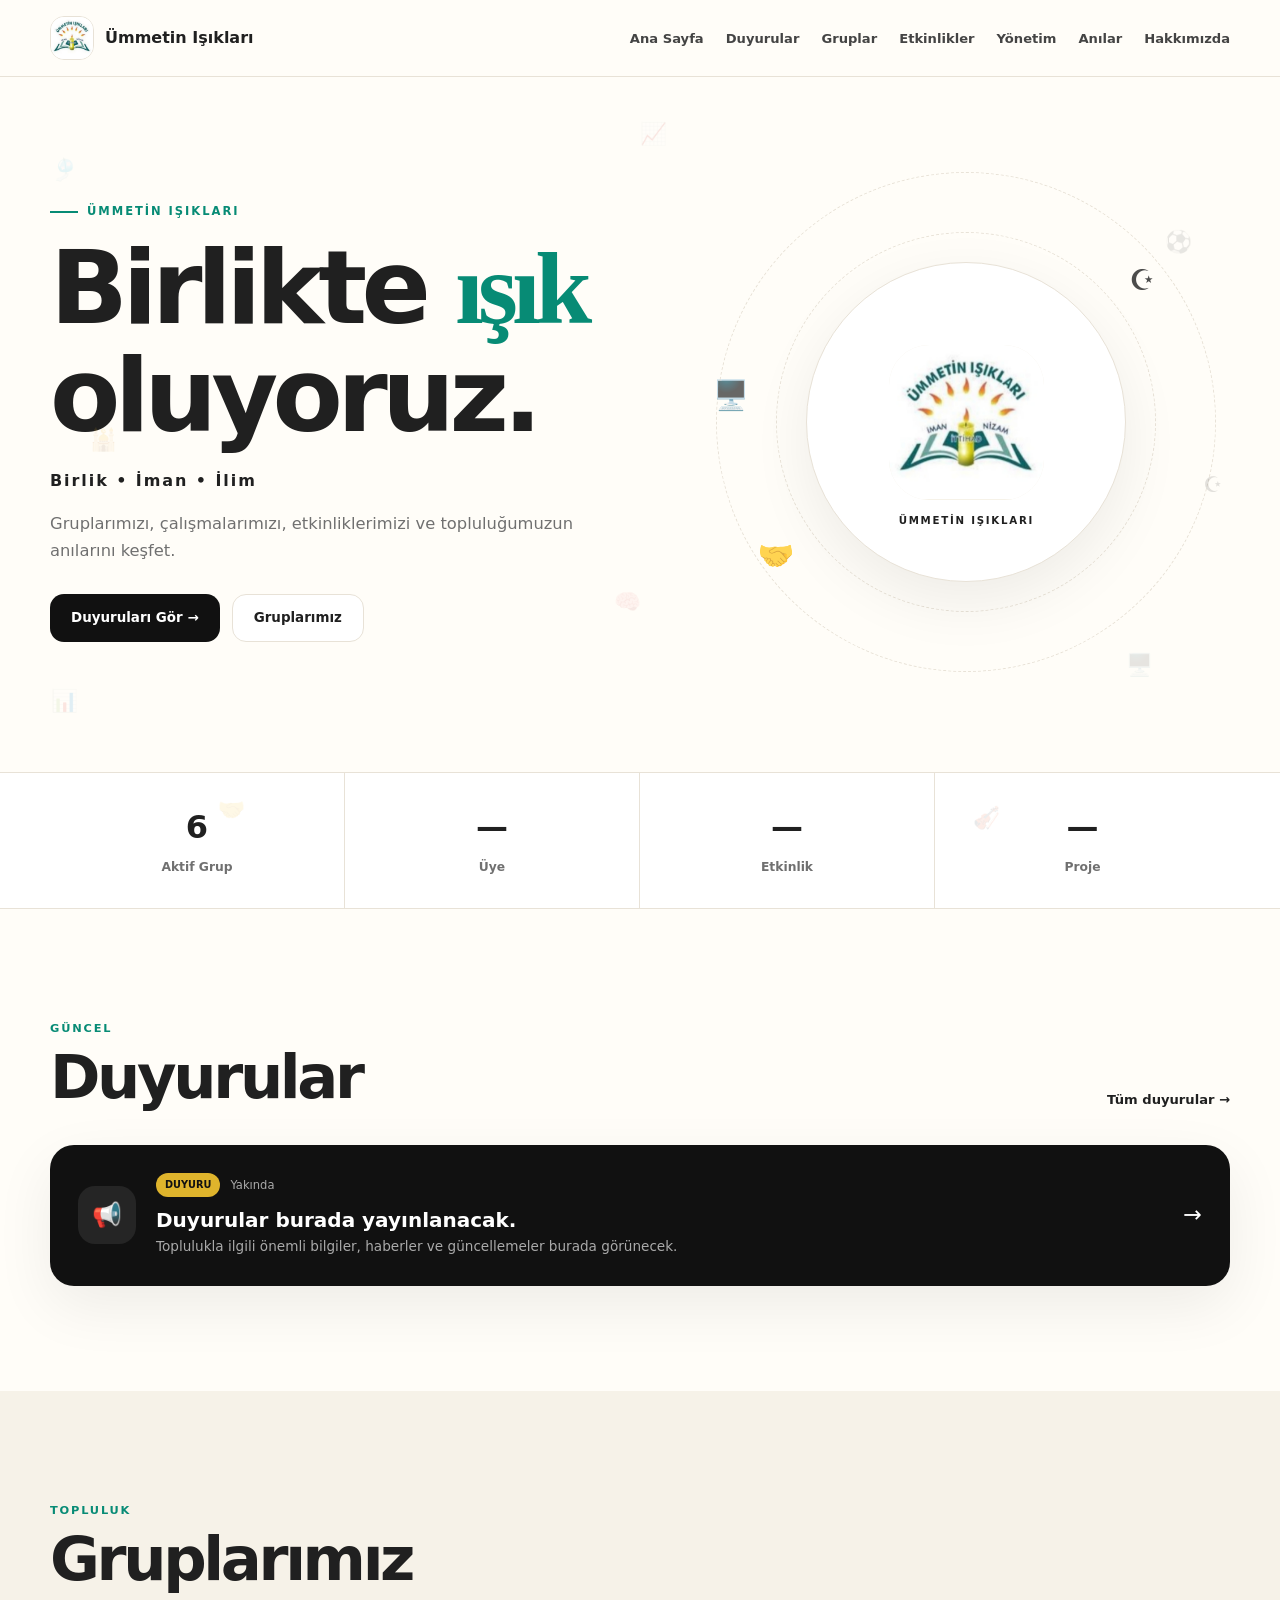
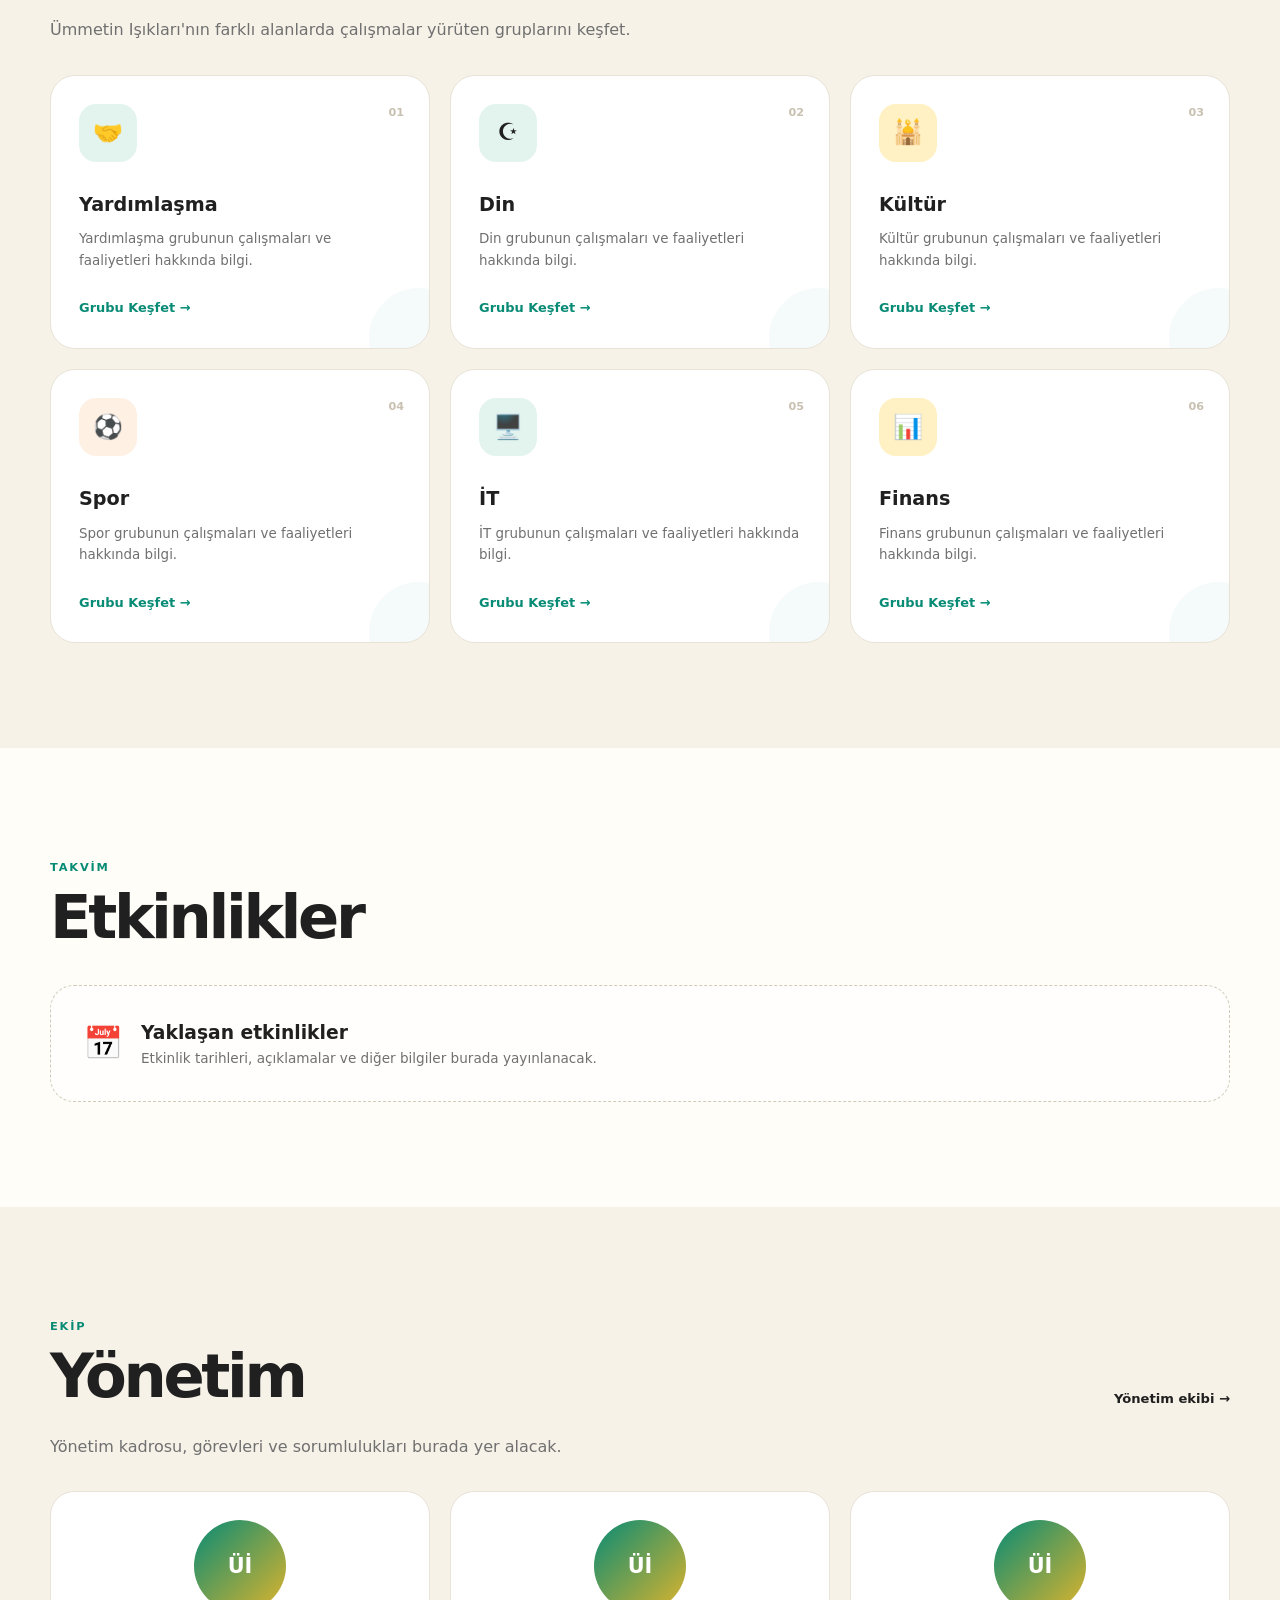
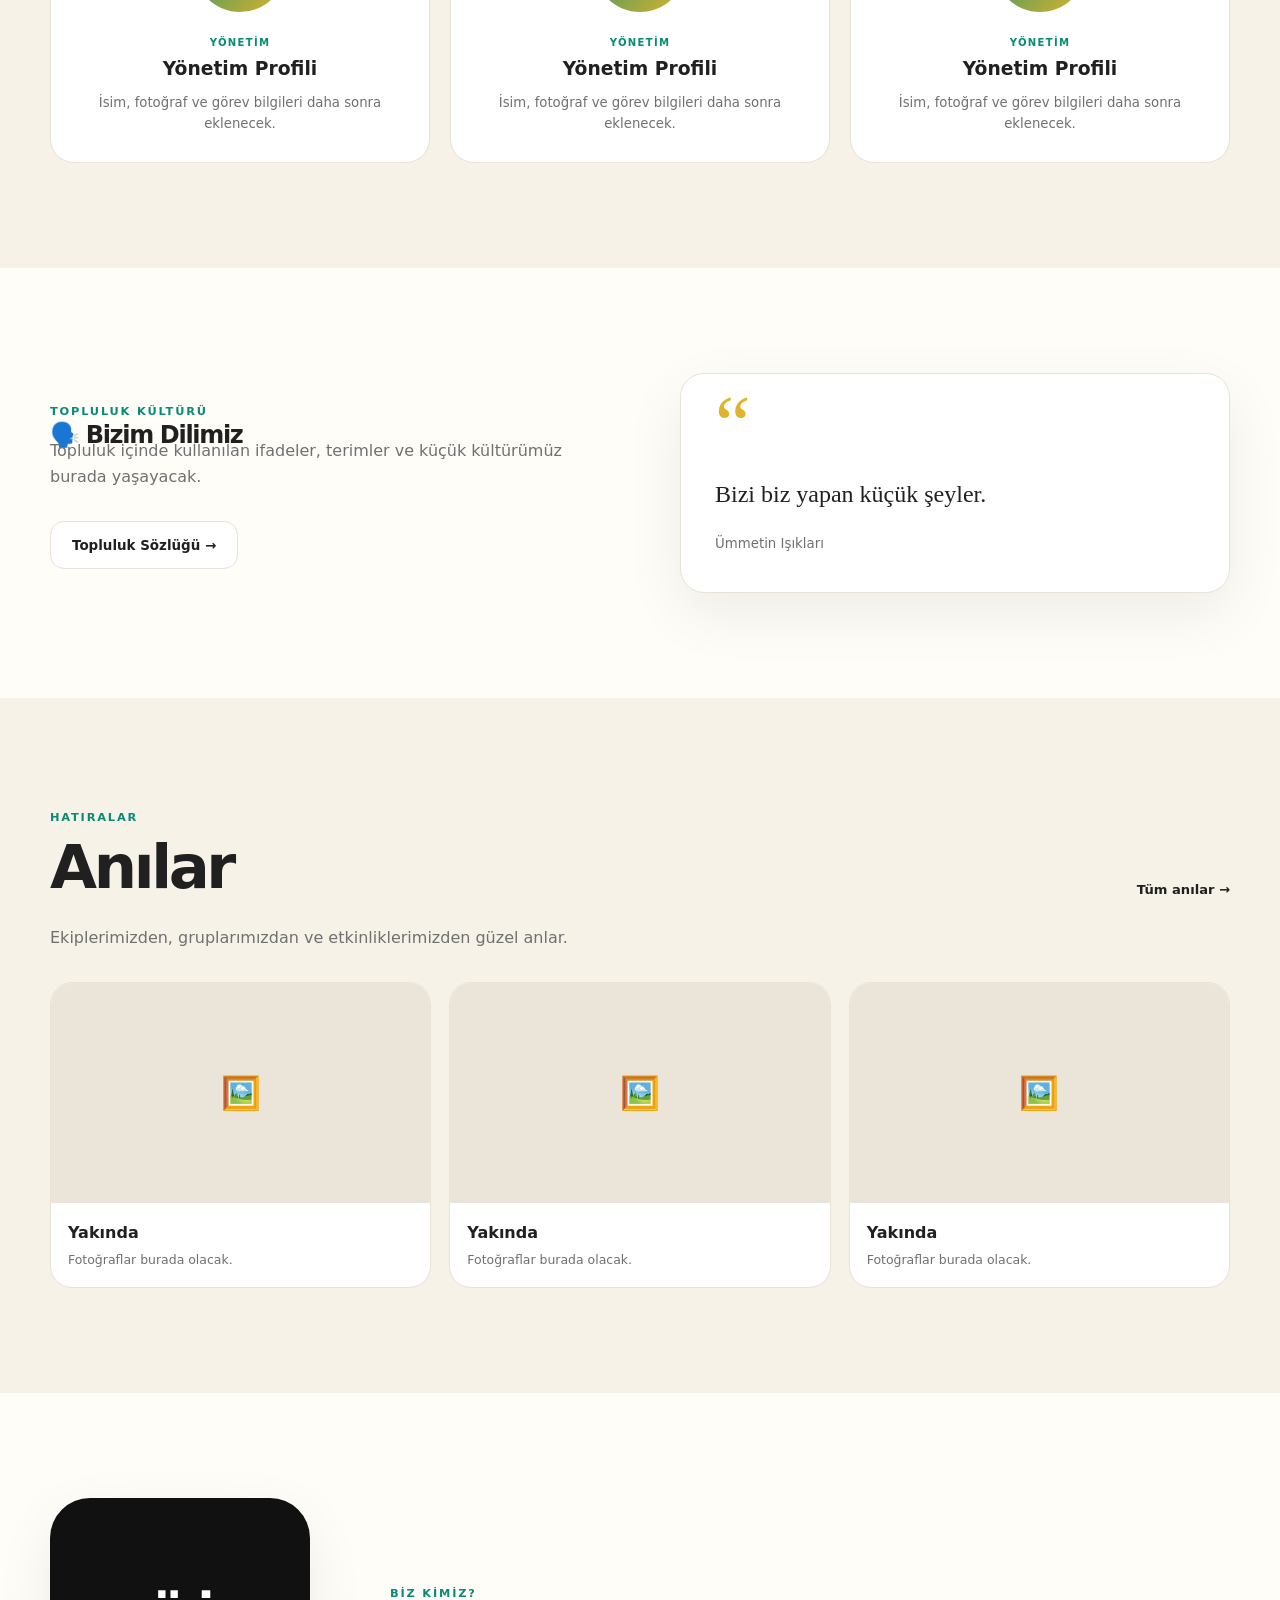
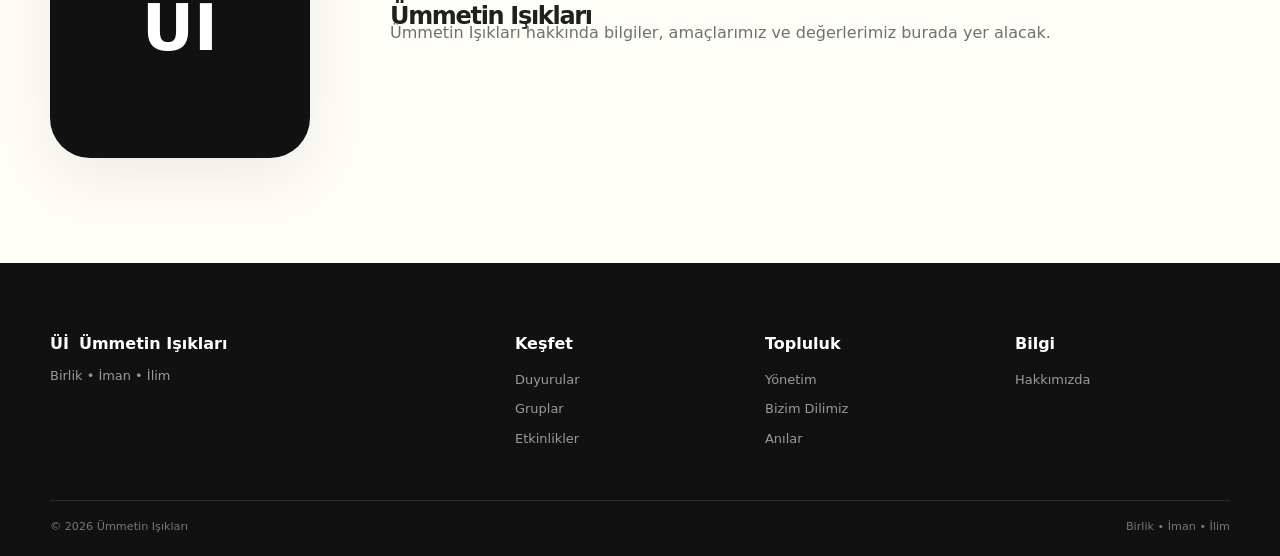
==== commit 6caf7858: "Add files via upload" ====
--- a/index.html
+++ b/index.html
@@ -1,872 +1,928 @@
 <!DOCTYPE html>
 <html lang="tr">
+
 <head>
+
     <meta charset="UTF-8">
-    <meta name="viewport" content="width=device-width, initial-scale=1.0">
-
-    <meta name="description"
-          content="Ümmetin Işıkları — Birlik, İman, İlim.">
+
+    <meta
+        name="viewport"
+        content="width=device-width, initial-scale=1.0"
+    >
+
+    <meta
+        name="description"
+        content="Ümmetin Işıkları — Birlik • İman • İlim"
+    >
 
     <title>Ümmetin Işıkları</title>
 
-    <link rel="stylesheet" href="style.css">
+    <link
+        rel="stylesheet"
+        href="style.css"
+    >
+
 </head>
 
+
 <body>
 
-    <!-- =========================================
-         FLOATING COMMUNITY ELEMENTS
-         ========================================= -->
-
-    <div class="floating-elements" aria-hidden="true">
-
-        <span class="floating-item item-1">✦</span>
-        <span class="floating-item item-2">📄</span>
-        <span class="floating-item item-3">✧</span>
-        <span class="floating-item item-4">📊</span>
-        <span class="floating-item item-5">🖼️</span>
-        <span class="floating-item item-6">✦</span>
-
-    </div>
-
-
-    <!-- =========================================
-         IMPORTANT ANNOUNCEMENT BAR
-         ========================================= -->
-
-    <div class="important-bar">
-
-        <div class="container important-content">
-
-            <div class="important-title">
-                ⚠️ ÖNEMLİ DUYURU
-            </div>
-
-            <div class="important-text">
-                Önemli duyurular burada görünecek.
-            </div>
+
+<!-- FLOATING ORGANIZATION SYMBOLS -->
+
+<div
+    class="floating-elements"
+    aria-hidden="true"
+>
+
+    <span class="float f1">🎐</span>
+    <span class="float f2">⚽</span>
+    <span class="float f3">🕌</span>
+    <span class="float f4">☪️</span>
+    <span class="float f5">📊</span>
+    <span class="float f6">🖥️</span>
+    <span class="float f7">📈</span>
+    <span class="float f8">🤝</span>
+    <span class="float f9">🎻</span>
+    <span class="float f10">🧠</span>
+
+</div>
+
+
+
+<!-- NAVIGATION -->
+
+<header class="header">
+
+    <div class="container nav">
+
+
+        <a
+            href="#home"
+            class="brand"
+        >
+
+            <div class="brand-logo">
+
+                <img
+                    src="images/logo.png"
+                    alt="Ümmetin Işıkları"
+                    onerror="
+                        this.style.display='none';
+                        this.nextElementSibling.style.display='grid';
+                    "
+                >
+
+                <span class="logo-fallback">
+                    Üİ
+                </span>
+
+            </div>
+
+
+            <span>
+                Ümmetin Işıkları
+            </span>
+
+        </a>
+
+
+
+        <button
+            class="menu-button"
+            id="menuButton"
+            aria-label="Menüyü aç"
+        >
+            ☰
+        </button>
+
+
+
+        <nav id="navigation">
+
+            <a href="#home">
+                Ana Sayfa
+            </a>
 
             <a href="#announcements">
-                Detayları Gör →
-            </a>
-
-        </div>
-
-    </div>
-
-
-    <!-- =========================================
-         NAVIGATION
-         ========================================= -->
-
-    <header class="header">
-
-        <div class="container navigation">
-
-            <a href="#home" class="brand">
-
-                <div class="brand-logo">
+                Duyurular
+            </a>
+
+            <a href="#groups">
+                Gruplar
+            </a>
+
+            <a href="#events">
+                Etkinlikler
+            </a>
+
+            <a href="#management">
+                Yönetim
+            </a>
+
+            <a href="#memories">
+                Anılar
+            </a>
+
+            <a href="#about">
+                Hakkımızda
+            </a>
+
+        </nav>
+
+    </div>
+
+</header>
+
+
+
+<main>
+
+
+<!-- HERO -->
+
+<section
+    class="hero"
+    id="home"
+>
+
+    <div class="container hero-grid">
+
+
+        <div class="hero-content reveal">
+
+
+            <div class="eyebrow">
+
+                <span></span>
+
+                ÜMMETİN IŞIKLARI
+
+            </div>
+
+
+
+            <h1>
+
+                Birlikte
+                <em>ışık</em>
+                oluyoruz.
+
+            </h1>
+
+
+
+            <div class="motto">
+
+                Birlik • İman • İlim
+
+            </div>
+
+
+
+            <p>
+
+                Gruplarımızı, çalışmalarımızı,
+                etkinliklerimizi ve topluluğumuzun
+                anılarını keşfet.
+
+            </p>
+
+
+
+            <div class="hero-buttons">
+
+                <a
+                    href="#announcements"
+                    class="button primary"
+                >
+                    Duyuruları Gör →
+                </a>
+
+
+                <a
+                    href="#groups"
+                    class="button secondary"
+                >
+                    Gruplarımız
+                </a>
+
+            </div>
+
+
+        </div>
+
+
+
+        <!-- HERO LOGO -->
+
+        <div class="hero-visual reveal">
+
+            <div class="orbit orbit-one"></div>
+
+            <div class="orbit orbit-two"></div>
+
+
+            <span class="hero-float hf1">
+                ☪️
+            </span>
+
+            <span class="hero-float hf2">
+                🤝
+            </span>
+
+            <span class="hero-float hf3">
+                🖥️
+            </span>
+
+
+            <div class="hero-logo-card">
+
+                <div class="hero-logo">
 
                     <img
                         src="images/logo.png"
                         alt="Ümmetin Işıkları Logo"
-                        onerror="this.style.display='none'; this.nextElementSibling.style.display='grid';"
+                        onerror="
+                            this.style.display='none';
+                            this.nextElementSibling.style.display='grid';
+                        "
                     >
 
-                    <span class="logo-fallback">
+                    <span class="logo-fallback large">
                         Üİ
                     </span>
 
                 </div>
 
-                <span class="brand-name">
+
+                <small>
+                    ÜMMETİN IŞIKLARI
+                </small>
+
+            </div>
+
+        </div>
+
+
+    </div>
+
+</section>
+
+
+
+<!-- STATISTICS -->
+
+<section class="statistics">
+
+    <div class="container statistics-grid">
+
+
+        <div class="stat">
+
+            <strong>
+                6
+            </strong>
+
+            <span>
+                Aktif Grup
+            </span>
+
+        </div>
+
+
+        <div class="stat">
+
+            <strong>
+                —
+            </strong>
+
+            <span>
+                Üye
+            </span>
+
+        </div>
+
+
+        <div class="stat">
+
+            <strong>
+                —
+            </strong>
+
+            <span>
+                Etkinlik
+            </span>
+
+        </div>
+
+
+        <div class="stat">
+
+            <strong>
+                —
+            </strong>
+
+            <span>
+                Proje
+            </span>
+
+        </div>
+
+
+    </div>
+
+</section>
+
+
+
+<!-- ANNOUNCEMENTS -->
+
+<section
+    class="section"
+    id="announcements"
+>
+
+    <div class="container">
+
+
+        <div class="section-heading">
+
+            <div>
+
+                <label>
+                    GÜNCEL
+                </label>
+
+                <h2>
+                    Duyurular
+                </h2>
+
+            </div>
+
+
+            <a href="#">
+                Tüm duyurular →
+            </a>
+
+        </div>
+
+
+
+        <article class="featured-announcement">
+
+
+            <div class="announcement-icon">
+                📢
+            </div>
+
+
+            <div class="announcement-content">
+
+                <div class="announcement-meta">
+
+                    <strong>
+                        DUYURU
+                    </strong>
+
+                    <span>
+                        Yakında
+                    </span>
+
+                </div>
+
+
+                <h3>
+                    Duyurular burada yayınlanacak.
+                </h3>
+
+
+                <p>
+                    Toplulukla ilgili önemli bilgiler,
+                    haberler ve güncellemeler burada
+                    görünecek.
+                </p>
+
+            </div>
+
+
+            <span class="announcement-arrow">
+                →
+            </span>
+
+
+        </article>
+
+
+    </div>
+
+</section>
+
+
+
+<!-- GROUPS -->
+
+<section
+    class="section cream"
+    id="groups"
+>
+
+    <div class="container">
+
+
+        <div class="section-heading">
+
+            <div>
+
+                <label>
+                    TOPLULUK
+                </label>
+
+                <h2>
+                    Gruplarımız
+                </h2>
+
+            </div>
+
+        </div>
+
+
+
+        <p class="section-description">
+
+            Ümmetin Işıkları'nın farklı alanlarda
+            çalışmalar yürüten gruplarını keşfet.
+
+        </p>
+
+
+
+        <div
+            class="groups-grid"
+            id="groupsGrid"
+        ></div>
+
+
+    </div>
+
+</section>
+
+
+
+<!-- EVENTS -->
+
+<section
+    class="section"
+    id="events"
+>
+
+    <div class="container">
+
+
+        <div class="section-heading">
+
+            <div>
+
+                <label>
+                    TAKVİM
+                </label>
+
+                <h2>
+                    Etkinlikler
+                </h2>
+
+            </div>
+
+        </div>
+
+
+
+        <div class="empty-section">
+
+
+            <div class="empty-icon">
+                📅
+            </div>
+
+
+            <div>
+
+                <h3>
+                    Yaklaşan etkinlikler
+                </h3>
+
+                <p>
+                    Etkinlik tarihleri, açıklamalar
+                    ve diğer bilgiler burada
+                    yayınlanacak.
+                </p>
+
+            </div>
+
+
+        </div>
+
+
+    </div>
+
+</section>
+
+
+
+<!-- MANAGEMENT -->
+
+<section
+    class="section cream"
+    id="management"
+>
+
+    <div class="container">
+
+
+        <div class="section-heading">
+
+            <div>
+
+                <label>
+                    EKİP
+                </label>
+
+                <h2>
+                    Yönetim
+                </h2>
+
+            </div>
+
+
+            <a href="management.html">
+                Yönetim ekibi →
+            </a>
+
+        </div>
+
+
+
+        <p class="section-description">
+
+            Yönetim kadrosu, görevleri ve
+            sorumlulukları burada yer alacak.
+
+        </p>
+
+
+
+        <div
+            class="management-grid"
+            id="managementGrid"
+        ></div>
+
+
+    </div>
+
+</section>
+
+
+
+<!-- OUR LANGUAGE -->
+
+<section
+    class="section"
+    id="language"
+>
+
+    <div class="container language-layout">
+
+
+        <div>
+
+            <label>
+                TOPLULUK KÜLTÜRÜ
+            </label>
+
+
+            <h2>
+                🗣️ Bizim Dilimiz
+            </h2>
+
+
+            <p class="section-description">
+
+                Topluluk içinde kullanılan ifadeler,
+                terimler ve küçük kültürümüz burada
+                yaşayacak.
+
+            </p>
+
+
+            <a
+                href="#"
+                class="button secondary"
+            >
+                Topluluk Sözlüğü →
+
+            </a>
+
+        </div>
+
+
+
+        <div class="quote-card">
+
+            <span>
+                “
+            </span>
+
+
+            <p>
+                Bizi biz yapan küçük şeyler.
+            </p>
+
+
+            <small>
+                Ümmetin Işıkları
+            </small>
+
+        </div>
+
+
+    </div>
+
+</section>
+
+
+
+<!-- MEMORIES -->
+
+<section
+    class="section cream"
+    id="memories"
+>
+
+    <div class="container">
+
+
+        <div class="section-heading">
+
+            <div>
+
+                <label>
+                    HATIRALAR
+                </label>
+
+                <h2>
+                    Anılar
+                </h2>
+
+            </div>
+
+
+            <a href="memories.html">
+                Tüm anılar →
+            </a>
+
+        </div>
+
+
+
+        <p class="section-description">
+
+            Ekiplerimizden, gruplarımızdan ve
+            etkinliklerimizden güzel anlar.
+
+        </p>
+
+
+
+        <div class="memories-grid">
+
+
+            <article class="memory-card">
+
+                <div class="memory-image">
+                    🖼️
+                </div>
+
+                <div class="memory-content">
+
+                    <h3>
+                        Yakında
+                    </h3>
+
+                    <p>
+                        Fotoğraflar burada olacak.
+                    </p>
+
+                </div>
+
+            </article>
+
+
+            <article class="memory-card">
+
+                <div class="memory-image">
+                    🖼️
+                </div>
+
+                <div class="memory-content">
+
+                    <h3>
+                        Yakında
+                    </h3>
+
+                    <p>
+                        Fotoğraflar burada olacak.
+                    </p>
+
+                </div>
+
+            </article>
+
+
+            <article class="memory-card">
+
+                <div class="memory-image">
+                    🖼️
+                </div>
+
+                <div class="memory-content">
+
+                    <h3>
+                        Yakında
+                    </h3>
+
+                    <p>
+                        Fotoğraflar burada olacak.
+                    </p>
+
+                </div>
+
+            </article>
+
+
+        </div>
+
+
+    </div>
+
+</section>
+
+
+
+<!-- ABOUT -->
+
+<section
+    class="section"
+    id="about"
+>
+
+    <div class="container about-layout">
+
+
+        <div class="about-symbol">
+            Üİ
+        </div>
+
+
+        <div>
+
+            <label>
+                BİZ KİMİZ?
+            </label>
+
+
+            <h2>
+                Ümmetin Işıkları
+            </h2>
+
+
+            <p class="section-description">
+
+                Ümmetin Işıkları hakkında bilgiler,
+                amaçlarımız ve değerlerimiz burada
+                yer alacak.
+
+            </p>
+
+
+        </div>
+
+
+    </div>
+
+</section>
+
+
+</main>
+
+
+
+<!-- FOOTER -->
+
+<footer>
+
+    <div class="container footer-grid">
+
+
+        <div>
+
+            <div class="footer-brand">
+
+                Üİ
+
+                <span>
                     Ümmetin Işıkları
                 </span>
 
-            </a>
-
-
-            <button
-                class="mobile-menu-button"
-                id="mobileMenuButton"
-                aria-label="Menüyü aç"
-            >
-                ☰
-            </button>
-
-
-            <nav class="navigation-menu" id="navigationMenu">
-
-                <a href="#home">Ana Sayfa</a>
-
-                <a href="#announcements">
-                    Duyurular
-                </a>
-
-                <a href="#groups">
-                    Gruplar
-                </a>
-
-                <a href="#events">
-                    Etkinlikler
-                </a>
-
-                <a href="#management">
-                    Yönetim
-                </a>
-
-                <a href="#memories">
-                    Anılar
-                </a>
-
-                <a href="#about">
-                    Hakkımızda
-                </a>
-
-            </nav>
-
-        </div>
-
-    </header>
-
-
-
-    <main>
-
-
-        <!-- =====================================
-             HERO
-             ===================================== -->
-
-        <section class="hero" id="home">
-
-            <div class="container hero-container">
-
-
-                <div class="hero-content">
-
-                    <div class="hero-label">
-
-                        <span></span>
-
-                        BİRLİKTE BÜYÜYEN BİR TOPLULUK
-
-                    </div>
-
-
-                    <h1>
-                        Ümmetin
-                        <span>Işıkları</span>
-                    </h1>
-
-
-                    <div class="hero-motto">
-
-                        Birlik • İman • İlim
-
-                    </div>
-
-
-                    <p class="hero-description">
-
-                        Duyuruları, grupları, etkinlikleri,
-                        ekipleri ve topluluk anılarını
-                        tek bir yerde keşfet.
-
-                    </p>
-
-
-                    <div class="hero-buttons">
-
-                        <a
-                            href="#announcements"
-                            class="button button-primary"
-                        >
-                            Duyuruları Gör →
-                        </a>
-
-
-                        <a
-                            href="#groups"
-                            class="button button-secondary"
-                        >
-                            Gruplarımız
-                        </a>
-
-                    </div>
-
-                </div>
-
-
-
-                <!-- HERO LOGO -->
-
-                <div class="hero-visual">
-
-                    <div class="hero-orbit orbit-one"></div>
-
-                    <div class="hero-orbit orbit-two"></div>
-
-
-                    <div class="hero-logo-card">
-
-                        <span class="hero-decoration decoration-one">
-                            ✦
-                        </span>
-
-                        <span class="hero-decoration decoration-two">
-                            ✧
-                        </span>
-
-
-                        <div class="hero-logo">
-
-                            <img
-                                src="images/logo.png"
-                                alt="Ümmetin Işıkları"
-                                onerror="this.style.display='none'; this.nextElementSibling.style.display='grid';"
-                            >
-
-                            <span class="logo-fallback large-logo">
-                                Üİ
-                            </span>
-
-                        </div>
-
-
-                        <div class="hero-logo-name">
-                            ÜMMETİN IŞIKLARI
-                        </div>
-
-                    </div>
-
-                </div>
-
-            </div>
-
-        </section>
-
-
-
-        <!-- =====================================
-             STATISTICS
-             ===================================== -->
-
-        <section class="statistics">
-
-            <div class="container statistics-grid">
-
-
-                <div class="stat-card">
-
-                    <strong>—</strong>
-
-                    <span>
-                        Aktif Grup
-                    </span>
-
-                </div>
-
-
-                <div class="stat-card">
-
-                    <strong>—</strong>
-
-                    <span>
-                        Üye
-                    </span>
-
-                </div>
-
-
-                <div class="stat-card">
-
-                    <strong>—</strong>
-
-                    <span>
-                        Etkinlik
-                    </span>
-
-                </div>
-
-
-                <div class="stat-card">
-
-                    <strong>—</strong>
-
-                    <span>
-                        Tamamlanan Proje
-                    </span>
-
-                </div>
-
-
-            </div>
-
-        </section>
-
-
-
-        <!-- =====================================
-             ANNOUNCEMENTS
-             ===================================== -->
-
-        <section
-            class="section announcements-section"
-            id="announcements"
-        >
-
-            <div class="container">
-
-
-                <div class="section-header">
-
-                    <div>
-
-                        <span class="section-label">
-                            GÜNCEL
-                        </span>
-
-                        <h2>
-                            Duyurular
-                        </h2>
-
-                    </div>
-
-
-                    <a
-                        href="#"
-                        class="section-link"
-                    >
-                        Tüm duyurular →
-                    </a>
-
-                </div>
-
-
-
-                <article class="featured-announcement">
-
-                    <div class="announcement-icon">
-                        📢
-                    </div>
-
-
-                    <div class="announcement-content">
-
-                        <div class="announcement-meta">
-
-                            <span class="announcement-tag">
-                                DUYURU
-                            </span>
-
-                            <span>
-                                İçerik daha sonra eklenecek
-                            </span>
-
-                        </div>
-
-
-                        <h3>
-                            İlk duyurular burada
-                            görünecek.
-                        </h3>
-
-
-                        <p>
-                            Gerçek duyurular hazır olduğunda
-                            bu alan güncellenecek.
-                        </p>
-
-                    </div>
-
-
-                    <span class="announcement-arrow">
-                        →
-                    </span>
-
-                </article>
-
-
-            </div>
-
-        </section>
-
-
-
-        <!-- =====================================
-             GROUPS
-             ===================================== -->
-
-        <section
-            class="section cream-section"
-            id="groups"
-        >
-
-            <div class="container">
-
-
-                <div class="section-header">
-
-                    <div>
-
-                        <span class="section-label">
-                            TOPLULUK
-                        </span>
-
-                        <h2>
-                            Gruplarımız
-                        </h2>
-
-                    </div>
-
-                </div>
-
-
-                <p class="section-description">
-
-                    Her grubun kendine ait sayfası olacak.
-                    Gruba girdiğinde grubun yaptığı çalışmalar,
-                    etkinlikleri, anıları ve Organisation Team
-                    bölümü görülebilecek.
-
-                </p>
-
-
-                <div
-                    class="groups-grid"
-                    id="groupsGrid"
-                >
-
-                    <!--
-                        Groups will be generated
-                        automatically by JavaScript.
-                    -->
-
-                </div>
-
-
-            </div>
-
-        </section>
-
-
-
-        <!-- =====================================
-             EVENTS
-             ===================================== -->
-
-        <section
-            class="section events-section"
-            id="events"
-        >
-
-            <div class="container">
-
-
-                <div class="section-header">
-
-                    <div>
-
-                        <span class="section-label">
-                            TAKVİM
-                        </span>
-
-                        <h2>
-                            Yaklaşan Etkinlikler
-                        </h2>
-
-                    </div>
-
-                </div>
-
-
-                <div class="empty-section">
-
-                    <div class="empty-icon">
-                        📅
-                    </div>
-
-
-                    <div>
-
-                        <h3>
-                            Yakında burada etkinlikler
-                            olacak.
-                        </h3>
-
-                        <p>
-                            Tarih, açıklama, konum ve diğer
-                            bilgiler daha sonra eklenecek.
-                        </p>
-
-                    </div>
-
-                </div>
-
-
-            </div>
-
-        </section>
-
-
-
-        <!-- =====================================
-             MANAGEMENT
-             ===================================== -->
-
-        <section
-            class="section cream-section"
-            id="management"
-        >
-
-            <div class="container">
-
-
-                <div class="section-header">
-
-                    <div>
-
-                        <span class="section-label">
-                            EKİP
-                        </span>
-
-                        <h2>
-                            Yönetim
-                        </h2>
-
-                    </div>
-
-
-                    <span class="future-note">
-                        İsimler ve fotoğraflar daha sonra
-                        eklenecek.
-                    </span>
-
-                </div>
-
-
-                <div
-                    class="management-grid"
-                    id="managementGrid"
-                >
-
-                    <!--
-                        Management profiles will
-                        be generated later.
-                    -->
-
-                </div>
-
-
-            </div>
-
-        </section>
-
-
-
-        <!-- =====================================
-             COMMUNITY LANGUAGE
-             ===================================== -->
-
-        <section
-            class="section language-section"
-            id="language"
-        >
-
-            <div class="container language-layout">
-
-
-                <div>
-
-                    <span class="section-label">
-                        TOPLULUK KÜLTÜRÜ
-                    </span>
-
-
-                    <h2>
-                        🗣️ Bizim Dilimiz
-                    </h2>
-
-
-                    <p class="section-description">
-
-                        Topluluk içinde kullanılan özel
-                        ifadeler, terimler ve anlamları
-                        burada yaşayacak.
-
-                    </p>
-
-
-                    <a
-                        href="#"
-                        class="button button-secondary"
-                    >
-                        Sözlüğe Git →
-                    </a>
-
-                </div>
-
-
-
-                <div class="quote-card">
-
-                    <span class="quote-mark">
-                        “
-                    </span>
-
-
-                    <p>
-                        Topluluğumuzu özel yapan küçük
-                        şeyler burada birikir.
-                    </p>
-
-
-                    <small>
-                        Topluluk Sözlüğü
-                    </small>
-
-                </div>
-
-
-            </div>
-
-        </section>
-
-
-
-        <!-- =====================================
-             MEMORIES
-             ===================================== -->
-
-        <section
-            class="section cream-section"
-            id="memories"
-        >
-
-            <div class="container">
-
-
-                <div class="section-header">
-
-                    <div>
-
-                        <span class="section-label">
-                            HATIRALAR
-                        </span>
-
-                        <h2>
-                            Anılar
-                        </h2>
-
-                    </div>
-
-
-                    <a
-                        href="memories.html"
-                        class="section-link"
-                    >
-                        Tüm anılar →
-                    </a>
-
-                </div>
-
-
-                <p class="section-description">
-
-                    Gruplarımızdan, ekiplerimizden,
-                    etkinliklerden ve birlikte geçirdiğimiz
-                    anlardan fotoğraflar.
-
-                </p>
-
-
-                <div
-                    class="memories-grid"
-                    id="memoryGrid"
-                >
-
-                    <!-- Memories generated by JS -->
-
-                </div>
-
-
-            </div>
-
-        </section>
-
-
-
-        <!-- =====================================
-             ABOUT
-             ===================================== -->
-
-        <section
-            class="section about-section"
-            id="about"
-        >
-
-            <div class="container about-layout">
-
-
-                <div class="about-symbol">
-
-                    Üİ
-
-                </div>
-
-
-                <div>
-
-                    <span class="section-label">
-                        BİZ KİMİZ?
-                    </span>
-
-
-                    <h2>
-                        Ümmetin Işıkları
-                    </h2>
-
-
-                    <p class="section-description">
-
-                        Bu alan Ümmetin Işıkları'nın amacı,
-                        değerleri ve çalışma şekli hakkında
-                        gerçek bilgiler hazır olduğunda
-                        doldurulacak.
-
-                    </p>
-
-
-                    <p class="small-note">
-
-                        Şimdilik altyapıyı kuruyoruz.
-                        İçerikleri daha sonra ekleyeceğiz.
-
-                    </p>
-
-                </div>
-
-
-            </div>
-
-        </section>
-
-
-    </main>
-
-
-
-    <!-- =========================================
-         FOOTER
-         ========================================= -->
-
-    <footer>
-
-        <div class="container footer-grid">
-
-
-            <div>
-
-                <div class="footer-brand">
-
-                    <div class="brand-logo">
-
-                        <span class="logo-fallback">
-                            Üİ
-                        </span>
-
-                    </div>
-
-                    <span>
-                        Ümmetin Işıkları
-                    </span>
-
-                </div>
-
-
-                <p>
-                    Birlik • İman • İlim
-                </p>
-
-            </div>
-
-
-            <div>
-
-                <h4>
-                    Keşfet
-                </h4>
-
-                <a href="#announcements">
-                    Duyurular
-                </a>
-
-                <a href="#groups">
-                    Gruplar
-                </a>
-
-                <a href="#events">
-                    Etkinlikler
-                </a>
-
-            </div>
-
-
-            <div>
-
-                <h4>
-                    Topluluk
-                </h4>
-
-                <a href="#management">
-                    Yönetim
-                </a>
-
-                <a href="#language">
-                    Bizim Dilimiz
-                </a>
-
-                <a href="#memories">
-                    Anılar
-                </a>
-
-            </div>
-
-
-            <div>
-
-                <h4>
-                    Bilgi
-                </h4>
-
-                <a href="#about">
-                    Hakkımızda
-                </a>
-
-            </div>
-
-
-        </div>
-
-
-        <div class="container footer-bottom">
-
-            <span>
-                © 2026 Ümmetin Işıkları
-            </span>
-
-            <span>
+            </div>
+
+
+            <p>
                 Birlik • İman • İlim
-            </span>
-
-        </div>
-
-    </footer>
-
-
-
-    <script src="script.js"></script>
+            </p>
+
+        </div>
+
+
+
+        <div>
+
+            <h4>
+                Keşfet
+            </h4>
+
+            <a href="#announcements">
+                Duyurular
+            </a>
+
+            <a href="#groups">
+                Gruplar
+            </a>
+
+            <a href="#events">
+                Etkinlikler
+            </a>
+
+        </div>
+
+
+
+        <div>
+
+            <h4>
+                Topluluk
+            </h4>
+
+            <a href="#management">
+                Yönetim
+            </a>
+
+            <a href="#language">
+                Bizim Dilimiz
+            </a>
+
+            <a href="#memories">
+                Anılar
+            </a>
+
+        </div>
+
+
+
+        <div>
+
+            <h4>
+                Bilgi
+            </h4>
+
+            <a href="#about">
+                Hakkımızda
+            </a>
+
+        </div>
+
+
+    </div>
+
+
+
+    <div class="container footer-bottom">
+
+        <span>
+            © 2026 Ümmetin Işıkları
+        </span>
+
+        <span>
+            Birlik • İman • İlim
+        </span>
+
+    </div>
+
+</footer>
+
+
+
+<script src="script.js"></script>
 
 </body>
+
 </html>
--- a/style.css
+++ b/style.css
@@ -4,33 +4,43 @@
     padding: 0;
 }
 
+
 html {
     scroll-behavior: smooth;
 }
 
+
 :root {
-    --background: #fffdf7;
-    --cream: #f7f3e9;
+
+    --background: #fffdf8;
+    --cream: #f6f2e8;
     --white: #ffffff;
 
     --black: #111111;
-    --text: #222222;
-    --muted: #6c6c6c;
-
-    --line: #e7e1d5;
+    --text: #202020;
+    --muted: #707070;
+
+    --line: #e8e2d7;
 
     --green: #078b75;
-    --gold: #e2b52b;
+    --gold: #dfb42c;
     --orange: #e7772d;
 
-    --shadow: 0 20px 60px rgba(0,0,0,.08);
+    --shadow:
+        0 20px 60px
+        rgba(0,0,0,.07);
 
     --max-width: 1180px;
 }
 
+
 body {
-    background: var(--background);
-    color: var(--text);
+
+    background:
+        var(--background);
+
+    color:
+        var(--text);
 
     font-family:
         Inter,
@@ -45,148 +55,126 @@
     overflow-x: hidden;
 }
 
+
 a {
+    color: inherit;
     text-decoration: none;
-    color: inherit;
-}
+}
+
 
 button {
     font-family: inherit;
 }
 
+
 .container {
-    width: min(
-        calc(100% - 40px),
-        var(--max-width)
-    );
-
-    margin: auto;
-}
-
-
-/* =========================
-   IMPORTANT BAR
-========================= */
-
-.important-bar {
-    background: var(--black);
-    color: white;
-}
-
-.important-inner {
-    min-height: 42px;
+
+    width:
+        min(
+            calc(100% - 40px),
+            var(--max-width)
+        );
+
+    margin:
+        auto;
+}
+
+
+
+/* =========================================
+   NAVIGATION
+========================================= */
+
+.header {
+
+    position: sticky;
+
+    top: 0;
+
+    z-index: 50;
+
+    background:
+        rgba(
+            255,
+            253,
+            248,
+            .92
+        );
+
+    backdrop-filter:
+        blur(16px);
+
+    border-bottom:
+        1px solid
+        var(--line);
+}
+
+
+.nav {
+
+    min-height: 76px;
 
     display: flex;
+
     align-items: center;
 
-    gap: 14px;
-
-    font-size: .8rem;
-}
-
-.important-inner strong {
-    color: var(--gold);
-}
-
-.important-inner span {
-    color: #ccc;
-    flex: 1;
-}
-
-.important-inner a {
-    font-weight: 800;
-}
-
-.important-inner button {
-    background: none;
-    border: none;
-
-    color: white;
-
-    font-size: 1.3rem;
-
-    cursor: pointer;
-}
-
-
-/* =========================
-   NAVIGATION
-========================= */
-
-.header {
-    position: sticky;
-    top: 0;
-
-    z-index: 50;
-
-    background: rgba(
-        255,
-        253,
-        247,
-        .94
-    );
-
-    backdrop-filter: blur(15px);
-
-    border-bottom:
-        1px solid var(--line);
-}
-
-.nav {
-    min-height: 74px;
+    justify-content:
+        space-between;
+}
+
+
+.brand {
 
     display: flex;
 
     align-items: center;
 
-    justify-content: space-between;
-}
-
-.brand {
-    display: flex;
-
-    align-items: center;
-
     gap: 11px;
 
-    font-weight: 850;
-}
+    font-weight: 900;
+
+    white-space: nowrap;
+}
+
 
 .brand-logo {
-    width: 43px;
-    height: 43px;
+
+    width: 44px;
+    height: 44px;
 
     border-radius: 14px;
 
+    overflow: hidden;
+
     background: white;
 
-    border: 1px solid var(--line);
-
-    overflow: hidden;
+    border:
+        1px solid
+        var(--line);
 
     display: grid;
 
     place-items: center;
 }
 
+
 .brand-logo img {
+
     width: 100%;
     height: 100%;
 
     object-fit: contain;
 }
 
+
 .logo-fallback {
+
     display: none;
 
     width: 100%;
     height: 100%;
 
     place-items: center;
-
-    color: white;
-
-    font-weight: 900;
 
     background:
         linear-gradient(
@@ -194,35 +182,52 @@
             var(--green),
             var(--gold)
         );
-}
+
+    color: white;
+
+    font-weight: 900;
+}
+
 
 nav {
+
     display: flex;
 
+    align-items: center;
+
     gap: 22px;
 }
 
+
 nav a {
-    font-size: .83rem;
-
-    font-weight: 650;
-
-    color: #444;
-
-    transition: .2s;
-}
+
+    font-size: .82rem;
+
+    font-weight: 700;
+
+    color:
+        #444;
+
+    transition:
+        color .2s;
+}
+
 
 nav a:hover {
     color: var(--green);
 }
 
+
 .menu-button {
+
     display: none;
 
+    border:
+        1px solid
+        var(--line);
+
     background: white;
 
-    border: 1px solid var(--line);
-
     border-radius: 12px;
 
     padding: 8px 11px;
@@ -233,94 +238,123 @@
 }
 
 
-/* =========================
+
+/* =========================================
    HERO
-========================= */
+========================================= */
 
 .hero {
-    padding: 105px 0 115px;
-}
+
+    padding:
+        110px 0
+        115px;
+
+}
+
 
 .hero-grid {
+
     display: grid;
 
     grid-template-columns:
         1.05fr
         .95fr;
 
+    gap: 70px;
+
     align-items: center;
-
-    gap: 65px;
-}
+}
+
 
 .eyebrow {
+
     display: flex;
 
     align-items: center;
 
-    gap: 8px;
+    gap: 9px;
+
+    color:
+        var(--green);
 
     font-size: .72rem;
 
     font-weight: 900;
 
-    letter-spacing: .16em;
-
-    color: var(--green);
-}
+    letter-spacing: .17em;
+}
+
 
 .eyebrow span {
+
     width: 28px;
     height: 2px;
 
-    background: var(--green);
-}
+    background:
+        var(--green);
+}
+
 
 h1,
 h2 {
-    line-height: 1.04;
+
+    line-height: 1.05;
 
     letter-spacing: -.055em;
 }
 
+
 h1 {
+
     font-size:
         clamp(
             3.5rem,
             8vw,
-            6.7rem
+            6.5rem
         );
 
-    margin-top: 12px;
-}
+    margin-top: 13px;
+}
+
 
 h1 em {
-    color: var(--green);
-
-    font-family: Georgia, serif;
+
+    color:
+        var(--green);
+
+    font-family:
+        Georgia,
+        serif;
 
     font-style: normal;
 }
 
+
 .motto {
+
     margin-top: 18px;
 
-    font-weight: 800;
+    font-weight: 850;
 
     letter-spacing: .12em;
 }
 
+
 .hero-content > p {
-    max-width: 620px;
+
+    max-width: 600px;
 
     margin-top: 18px;
 
-    color: var(--muted);
-
-    font-size: 1.04rem;
-}
+    color:
+        var(--muted);
+
+    font-size: 1.02rem;
+}
+
 
 .hero-buttons {
+
     display: flex;
 
     gap: 12px;
@@ -330,63 +364,82 @@
     margin-top: 30px;
 }
 
+
 .button {
+
     min-height: 48px;
 
     padding:
-        0 20px;
+        0 21px;
+
+    display: inline-flex;
+
+    align-items: center;
+
+    justify-content: center;
 
     border-radius: 14px;
 
-    display: inline-flex;
-
-    align-items: center;
-
-    justify-content: center;
-
-    font-size: .85rem;
+    font-size: .84rem;
 
     font-weight: 850;
 
-    transition: .25s;
-}
+    transition:
+        transform .25s,
+        background .25s;
+}
+
 
 .button:hover {
-    transform: translateY(-3px);
-}
+    transform:
+        translateY(-3px);
+}
+
 
 .primary {
-    background: var(--black);
 
     color: white;
-}
+
+    background:
+        var(--black);
+}
+
 
 .primary:hover {
-    background: var(--green);
-}
+    background:
+        var(--green);
+}
+
 
 .secondary {
+
     background: white;
 
-    border: 1px solid var(--line);
-}
-
-
-/* =========================
-   HERO LOGO
-========================= */
+    border:
+        1px solid
+        var(--line);
+}
+
+
+
+/* =========================================
+   HERO VISUAL
+========================================= */
 
 .hero-visual {
-    min-height: 460px;
+
+    min-height: 470px;
+
+    position: relative;
 
     display: grid;
 
     place-items: center;
-
-    position: relative;
-}
+}
+
 
 .orbit {
+
     position: absolute;
 
     border:
@@ -396,121 +449,165 @@
     border-radius: 50%;
 }
 
+
 .orbit-one {
-    width: 390px;
-    height: 390px;
-}
+
+    width: 380px;
+    height: 380px;
+}
+
 
 .orbit-two {
+
     width: 500px;
     height: 500px;
 }
 
+
 .hero-logo-card {
+
     width: 320px;
 
     aspect-ratio: 1;
 
+    position: relative;
+
     border-radius: 50%;
 
     background: white;
 
-    border: 1px solid var(--line);
-
-    box-shadow: var(--shadow);
+    border:
+        1px solid
+        var(--line);
+
+    box-shadow:
+        var(--shadow);
 
     display: grid;
 
     place-items: center;
 
-    position: relative;
-
     animation:
-        breathe
+        breathe 5s
+        ease-in-out
+        infinite;
+}
+
+
+.hero-logo {
+
+    width: 155px;
+    height: 155px;
+
+    border-radius: 40px;
+
+    overflow: hidden;
+
+    background:
+        var(--cream);
+
+    display: grid;
+
+    place-items: center;
+}
+
+
+.hero-logo img {
+
+    width: 100%;
+    height: 100%;
+
+    object-fit: contain;
+}
+
+
+.logo-fallback.large {
+
+    font-size: 2rem;
+}
+
+
+.hero-logo-card small {
+
+    position: absolute;
+
+    bottom: 53px;
+
+    font-size: .64rem;
+
+    letter-spacing: .17em;
+
+    font-weight: 900;
+}
+
+
+/* Hero floating emojis */
+
+.hero-float {
+
+    position: absolute;
+
+    font-size: 1.8rem;
+
+    opacity: .8;
+
+    animation:
+        heroFloat
         5s
         ease-in-out
         infinite;
 }
 
-.hero-logo {
-    width: 150px;
-    height: 150px;
-
-    border-radius: 40px;
-
-    background: var(--cream);
-
-    overflow: hidden;
-
-    display: grid;
-
-    place-items: center;
-}
-
-.hero-logo img {
-    width: 100%;
-    height: 100%;
-
-    object-fit: contain;
-}
-
-.logo-fallback.large {
-    font-size: 2rem;
-}
-
-.hero-logo-card small {
-    position: absolute;
-
-    bottom: 55px;
-
-    font-size: .65rem;
-
-    letter-spacing: .17em;
-
-    font-weight: 900;
-}
-
-.spark {
-    position: absolute;
-
-    font-size: 1.5rem;
-}
-
-.spark-one {
-    top: 55px;
-    right: 45px;
-
-    color: var(--gold);
-}
-
-.spark-two {
-    bottom: 75px;
-    left: 45px;
-
-    color: var(--green);
-}
-
-
-/* =========================
+
+.hf1 {
+    top: 70px;
+    right: 75px;
+}
+
+
+.hf2 {
+    bottom: 80px;
+    left: 55px;
+
+    animation-delay: -2s;
+}
+
+
+.hf3 {
+    top: 185px;
+    left: 10px;
+
+    animation-delay: -3s;
+}
+
+
+
+/* =========================================
    STATISTICS
-========================= */
+========================================= */
 
 .statistics {
-    background: white;
+
+    background:
+        white;
 
     border-block:
         1px solid
         var(--line);
 }
 
+
 .statistics-grid {
+
     display: grid;
 
     grid-template-columns:
-        repeat(4, 1fr);
-}
+        repeat(4,1fr);
+}
+
 
 .stat {
+
     text-align: center;
 
     padding: 29px;
@@ -520,50 +617,83 @@
         var(--line);
 }
 
+
 .stat:last-child {
     border-right: none;
 }
 
+
 .stat strong {
+
     display: block;
 
     font-size: 2rem;
 }
 
+
 .stat span {
-    font-size: .78rem;
-
-    color: var(--muted);
+
+    color:
+        var(--muted);
+
+    font-size: .77rem;
 
     font-weight: 700;
 }
 
 
-/* =========================
+
+/* =========================================
    SECTIONS
-========================= */
+========================================= */
 
 .section {
-    padding: 105px 0;
-}
+
+    padding:
+        105px 0;
+}
+
 
 .cream {
-    background: var(--cream);
-}
+    background:
+        var(--cream);
+}
+
 
 .section-heading {
+
     display: flex;
 
-    justify-content: space-between;
-
-    align-items: end;
+    justify-content:
+        space-between;
+
+    align-items:
+        flex-end;
 
     gap: 20px;
 
     margin-bottom: 35px;
 }
 
+
+.section-heading label,
+.section-heading > div > label,
+.language-layout label,
+.about-layout label {
+
+    color:
+        var(--green);
+
+    font-size: .71rem;
+
+    font-weight: 900;
+
+    letter-spacing: .16em;
+}
+
+
 .section-heading h2 {
+
     font-size:
         clamp(
             2.3rem,
@@ -574,34 +704,21 @@
     margin-top: 7px;
 }
 
+
 .section-heading > a {
+
     font-size: .82rem;
 
     font-weight: 850;
 }
 
-.section-heading small {
-    color: var(--muted);
-
-    font-size: .78rem;
-}
-
-.section-heading label,
-.language-layout label,
-.about-layout label {
-    font-size: .72rem;
-
-    font-weight: 900;
-
-    letter-spacing: .16em;
-
-    color: var(--green);
-}
 
 .section-description {
+
     max-width: 720px;
 
-    color: var(--muted);
+    color:
+        var(--muted);
 
     margin:
         -10px
@@ -610,11 +727,13 @@
 }
 
 
-/* =========================
-   ANNOUNCEMENT
-========================= */
+
+/* =========================================
+   ANNOUNCEMENTS
+========================================= */
 
 .featured-announcement {
+
     display: grid;
 
     grid-template-columns:
@@ -626,192 +745,276 @@
 
     align-items: center;
 
-    background: var(--black);
+    padding: 28px;
+
+    background:
+        var(--black);
 
     color: white;
 
     border-radius: 24px;
 
-    padding: 28px;
-
-    box-shadow: var(--shadow);
-}
+    box-shadow:
+        var(--shadow);
+}
+
 
 .announcement-icon {
+
     width: 58px;
     height: 58px;
 
+    display: grid;
+
+    place-items: center;
+
     border-radius: 17px;
 
-    background: #252525;
+    background:
+        #252525;
+
+    font-size: 1.5rem;
+}
+
+
+.announcement-meta {
+
+    display: flex;
+
+    align-items: center;
+
+    gap: 10px;
+
+    font-size: .72rem;
+
+    color: #aaa;
+}
+
+
+.announcement-meta strong {
+
+    background:
+        var(--gold);
+
+    color:
+        var(--black);
+
+    padding:
+        4px 9px;
+
+    border-radius:
+        99px;
+
+    font-size: .61rem;
+}
+
+
+.featured-announcement h3 {
+
+    margin-top: 7px;
+
+    font-size: 1.25rem;
+}
+
+
+.featured-announcement p {
+
+    color: #aaa;
+
+    font-size: .85rem;
+}
+
+
+.announcement-arrow {
+
+    font-size: 1.4rem;
+}
+
+
+
+/* =========================================
+   GROUPS
+========================================= */
+
+.groups-grid {
 
     display: grid;
 
-    place-items: center;
-
-    font-size: 1.5rem;
-}
-
-.announcement-meta {
-    display: flex;
-
-    gap: 10px;
-
-    align-items: center;
-
-    font-size: .73rem;
-
-    color: #aaa;
-}
-
-.announcement-meta strong {
-    background: var(--gold);
-
-    color: var(--black);
-
-    border-radius: 99px;
-
-    padding:
-        4px
-        9px;
-
-    font-size: .62rem;
-}
-
-.featured-announcement h3 {
-    margin-top: 7px;
-
-    font-size: 1.3rem;
-}
-
-.featured-announcement p {
-    color: #aaa;
-
-    font-size: .86rem;
-}
-
-.announcement-arrow {
-    font-size: 1.4rem;
-}
-
-
-/* =========================
-   GROUPS
-========================= */
-
-.groups-grid {
-    display: grid;
-
     grid-template-columns:
-        repeat(3, 1fr);
+        repeat(3,1fr);
 
     gap: 20px;
 }
 
+
 .group-card {
-    background: white;
+
+    position: relative;
+
+    padding: 28px;
+
+    background:
+        white;
 
     border:
         1px solid
         var(--line);
 
-    border-radius: 24px;
-
-    padding: 28px;
-
-    position: relative;
-
-    transition: .3s;
-}
+    border-radius: 25px;
+
+    transition:
+        transform .3s,
+        box-shadow .3s;
+
+    overflow: hidden;
+}
+
+
+.group-card::after {
+
+    content: "";
+
+    position: absolute;
+
+    width: 100px;
+    height: 100px;
+
+    right: -40px;
+    bottom: -40px;
+
+    border-radius: 50%;
+
+    background:
+        rgba(
+            7,
+            139,
+            117,
+            .04
+        );
+}
+
 
 .group-card:hover {
-    transform: translateY(-7px);
-
-    box-shadow: var(--shadow);
-}
+
+    transform:
+        translateY(-7px);
+
+    box-shadow:
+        var(--shadow);
+}
+
 
 .group-icon {
-    width: 53px;
-    height: 53px;
-
-    border-radius: 16px;
+
+    width: 58px;
+    height: 58px;
 
     display: grid;
 
     place-items: center;
 
+    border-radius: 17px;
+
     margin-bottom: 28px;
 
-    font-size: 1.35rem;
-}
+    font-size: 1.5rem;
+}
+
 
 .green {
     background: #e3f4ef;
 }
 
+
 .gold {
     background: #fff1c3;
 }
 
+
 .orange {
     background: #fff0e4;
 }
 
+
 .group-number {
+
     position: absolute;
 
-    top: 27px;
-    right: 24px;
-
-    color: #c7c0b2;
-
-    font-size: .72rem;
+    top: 28px;
+    right: 25px;
+
+    color:
+        #c8c0b1;
+
+    font-size: .7rem;
 
     font-weight: 900;
 }
 
+
 .group-card h3 {
+
     font-size: 1.2rem;
-}
+
+    position: relative;
+
+    z-index: 2;
+}
+
 
 .group-card p {
-    color: var(--muted);
-
-    font-size: .86rem;
+
+    color:
+        var(--muted);
+
+    font-size: .84rem;
 
     margin:
         8px
         0
         23px;
-}
+
+    position: relative;
+
+    z-index: 2;
+}
+
 
 .card-link {
-    color: var(--green);
-
-    font-size: .82rem;
+
+    color:
+        var(--green);
+
+    font-size: .81rem;
 
     font-weight: 900;
-}
-
-
-/* =========================
-   EMPTY
-========================= */
+
+    position: relative;
+
+    z-index: 2;
+}
+
+
+
+/* =========================================
+   EMPTY EVENT SECTION
+========================================= */
 
 .empty-section {
+
+    display: flex;
+
+    align-items: center;
+
+    gap: 18px;
+
+    padding: 32px;
+
     border:
         1px dashed
         #d2c8b7;
 
     border-radius: 24px;
-
-    padding: 32px;
-
-    display: flex;
-
-    gap: 18px;
-
-    align-items: center;
 
     background:
         rgba(
@@ -822,32 +1025,45 @@
         );
 }
 
+
 .empty-icon {
     font-size: 2rem;
 }
 
+
 .empty-section p {
-    color: var(--muted);
-
-    font-size: .86rem;
-}
-
-
-/* =========================
+
+    color:
+        var(--muted);
+
+    font-size: .85rem;
+}
+
+
+
+/* =========================================
    MANAGEMENT
-========================= */
+========================================= */
 
 .management-grid {
+
     display: grid;
 
     grid-template-columns:
-        repeat(3, 1fr);
+        repeat(3,1fr);
 
     gap: 20px;
 }
 
+
 .person-card {
-    background: white;
+
+    padding: 28px;
+
+    text-align: center;
+
+    background:
+        white;
 
     border:
         1px solid
@@ -855,29 +1071,39 @@
 
     border-radius: 24px;
 
-    padding: 28px;
-
-    text-align: center;
-
-    transition: .3s;
-}
+    transition:
+        transform .3s,
+        box-shadow .3s;
+}
+
 
 .person-card:hover {
-    transform: translateY(-7px);
-
-    box-shadow: var(--shadow);
-}
+
+    transform:
+        translateY(-7px);
+
+    box-shadow:
+        var(--shadow);
+}
+
 
 .avatar {
+
     width: 92px;
     height: 92px;
-
-    border-radius: 50%;
 
     margin:
         0
         auto
         16px;
+
+    border-radius: 50%;
+
+    overflow: hidden;
+
+    display: grid;
+
+    place-items: center;
 
     background:
         linear-gradient(
@@ -886,50 +1112,54 @@
             var(--gold)
         );
 
-    display: grid;
-
-    place-items: center;
-
     color: white;
 
     font-weight: 900;
 
     font-size: 1.3rem;
-
-    overflow: hidden;
-}
+}
+
 
 .avatar img {
+
     width: 100%;
     height: 100%;
 
     object-fit: cover;
 }
 
+
 .person-card small {
-    color: var(--green);
-
-    font-size: .64rem;
+
+    color:
+        var(--green);
+
+    font-size: .63rem;
 
     font-weight: 900;
 
     letter-spacing: .13em;
 }
 
+
 .person-card p {
-    color: var(--muted);
-
-    font-size: .84rem;
+
+    color:
+        var(--muted);
+
+    font-size: .83rem;
 
     margin-top: 8px;
 }
 
 
-/* =========================
-   LANGUAGE
-========================= */
+
+/* =========================================
+   OUR LANGUAGE
+========================================= */
 
 .language-layout {
+
     display: grid;
 
     grid-template-columns:
@@ -941,10 +1171,15 @@
     align-items: center;
 }
 
+
 .quote-card {
-    min-height: 230px;
-
-    background: white;
+
+    min-height: 220px;
+
+    padding: 34px;
+
+    background:
+        white;
 
     border:
         1px solid
@@ -952,105 +1187,132 @@
 
     border-radius: 24px;
 
-    padding: 34px;
-
-    box-shadow: var(--shadow);
-}
+    box-shadow:
+        var(--shadow);
+}
+
 
 .quote-card > span {
-    font-family: Georgia, serif;
+
+    color:
+        var(--gold);
+
+    font-family:
+        Georgia,
+        serif;
 
     font-size: 5rem;
 
     line-height: .4;
-
-    color: var(--gold);
-}
+}
+
 
 .quote-card p {
-    font-family: Georgia, serif;
-
-    font-size: 1.55rem;
+
+    margin:
+        20px 0;
+
+    font-family:
+        Georgia,
+        serif;
+
+    font-size: 1.5rem;
 
     line-height: 1.3;
-
-    margin: 20px 0;
-}
+}
+
 
 .quote-card small {
     color: var(--muted);
 }
 
 
-/* =========================
+
+/* =========================================
    MEMORIES
-========================= */
+========================================= */
 
 .memories-grid {
+
     display: grid;
 
     grid-template-columns:
-        repeat(3, 1fr);
+        repeat(3,1fr);
 
     gap: 18px;
 }
 
+
 .memory-card {
-    background: white;
+
+    overflow: hidden;
+
+    background:
+        white;
 
     border:
         1px solid
         var(--line);
 
     border-radius: 22px;
+}
+
+
+.memory-image {
+
+    height: 220px;
+
+    display: grid;
+
+    place-items: center;
+
+    background:
+        #ebe5d9;
+
+    font-size: 2rem;
 
     overflow: hidden;
 }
 
-.memory-image {
-    width: 100%;
-    height: 220px;
-
-    display: grid;
-
-    place-items: center;
-
-    background: #ebe5d9;
-
-    font-size: 2rem;
-
-    overflow: hidden;
-}
 
 .memory-image img {
+
     width: 100%;
     height: 100%;
 
     object-fit: cover;
 }
 
+
 .memory-content {
+
     padding: 17px;
 }
+
 
 .memory-content h3 {
     font-size: 1rem;
 }
 
+
 .memory-content p {
+
+    color:
+        var(--muted);
+
     font-size: .78rem;
 
-    color: var(--muted);
-
     margin-top: 4px;
 }
 
 
-/* =========================
+
+/* =========================================
    ABOUT
-========================= */
+========================================= */
 
 .about-layout {
+
     display: grid;
 
     grid-template-columns:
@@ -1062,50 +1324,53 @@
     align-items: center;
 }
 
+
 .about-symbol {
+
     width: 260px;
     height: 260px;
 
+    display: grid;
+
+    place-items: center;
+
     border-radius: 40px;
 
-    background: var(--black);
+    background:
+        var(--black);
 
     color: white;
 
-    display: grid;
-
-    place-items: center;
-
     font-size: 4rem;
 
     font-weight: 900;
 
-    box-shadow: var(--shadow);
-}
-
-.note {
-    color: var(--muted);
-
-    font-size: .85rem;
-}
-
-
-/* =========================
+    box-shadow:
+        var(--shadow);
+}
+
+
+
+/* =========================================
    FOOTER
-========================= */
+========================================= */
 
 footer {
-    background: var(--black);
-
-    color: white;
 
     padding:
         68px
         0
         20px;
-}
+
+    background:
+        var(--black);
+
+    color: white;
+}
+
 
 .footer-grid {
+
     display: grid;
 
     grid-template-columns:
@@ -1117,7 +1382,9 @@
     gap: 35px;
 }
 
+
 .footer-brand {
+
     display: flex;
 
     align-items: center;
@@ -1126,147 +1393,237 @@
 
     font-weight: 900;
 }
+
 
 footer p,
 footer a {
+
     display: block;
 
-    color: #999;
-
-    font-size: .82rem;
+    color:
+        #999;
+
+    font-size: .81rem;
 
     margin-top: 9px;
 }
+
 
 footer h4 {
     margin-bottom: 13px;
 }
 
+
 .footer-bottom {
+
+    display: flex;
+
+    justify-content:
+        space-between;
+
+    margin-top: 50px;
+
+    padding-top: 17px;
+
     border-top:
         1px solid
         #2d2d2d;
 
-    margin-top: 50px;
-
-    padding-top: 17px;
-
-    color: #777;
+    color:
+        #777;
 
     font-size: .7rem;
-
-    display: flex;
-
-    justify-content: space-between;
-}
-
-
-/* =========================
+}
+
+
+
+/* =========================================
    FLOATING SYMBOLS
-========================= */
+========================================= */
 
 .floating-elements {
+
     position: fixed;
 
     inset: 0;
 
+    overflow: hidden;
+
     pointer-events: none;
 
-    overflow: hidden;
-
     z-index: 1;
 }
 
+
 .float {
+
     position: absolute;
 
+    font-size: 1.35rem;
+
     opacity: .13;
+
+    filter:
+        grayscale(.15);
 
     animation:
         floating
-        7s
+        8s
         ease-in-out
         infinite;
 }
 
-.float-1 {
+
+.f1 {
     left: 4%;
-    top: 20%;
-
-    color: var(--green);
-}
-
-.float-2 {
-    right: 4%;
-    top: 42%;
+    top: 17%;
+}
+
+
+.f2 {
+    left: 91%;
+    top: 25%;
 
     animation-delay: -2s;
 }
 
-.float-3 {
-    left: 8%;
+
+.f3 {
+    left: 7%;
+    top: 47%;
+
+    animation-delay: -4s;
+}
+
+
+.f4 {
+    left: 94%;
+    top: 52%;
+
+    animation-delay: -1s;
+}
+
+
+.f5 {
+    left: 4%;
+    top: 76%;
+
+    animation-delay: -5s;
+}
+
+
+.f6 {
+    left: 88%;
     top: 72%;
 
-    color: var(--gold);
+    animation-delay: -3s;
+}
+
+
+.f7 {
+    left: 50%;
+    top: 13%;
+
+    animation-delay: -6s;
+}
+
+
+.f8 {
+    left: 17%;
+    top: 88%;
+
+    animation-delay: -2s;
+}
+
+
+.f9 {
+    left: 76%;
+    top: 89%;
 
     animation-delay: -4s;
 }
 
-.float-4 {
-    right: 9%;
-    top: 82%;
+
+.f10 {
+    left: 48%;
+    top: 65%;
 
     animation-delay: -1s;
 }
 
-.float-5 {
-    right: 11%;
-    top: 26%;
-
-    animation-delay: -3s;
-}
-
-.float-6 {
-    left: 48%;
-    top: 8%;
-
-    color: var(--orange);
-
-    animation-delay: -5s;
-}
-
-
-/* =========================
-   ANIMATION
-========================= */
+
+
+/* =========================================
+   ANIMATIONS
+========================================= */
 
 .reveal {
+
     opacity: 0;
 
     transform:
         translateY(18px);
 
     transition:
-        .7s;
-}
+        opacity .7s,
+        transform .7s;
+}
+
 
 .reveal.show {
+
     opacity: 1;
 
-    transform: none;
-}
+    transform:
+        translateY(0);
+}
+
 
 @keyframes floating {
+
+    0%,
+    100% {
+
+        transform:
+            translateY(0)
+            rotate(0deg);
+
+    }
+
+    50% {
+
+        transform:
+            translateY(-17px)
+            rotate(5deg);
+
+    }
+
+}
+
+
+@keyframes heroFloat {
+
+    0%,
+    100% {
+        transform:
+            translateY(0);
+    }
 
     50% {
         transform:
-            translateY(-15px)
-            rotate(5deg);
-    }
-
-}
+            translateY(-12px);
+    }
+
+}
+
 
 @keyframes breathe {
+
+    0%,
+    100% {
+        transform:
+            translateY(0);
+    }
 
     50% {
         transform:
@@ -1276,65 +1633,72 @@
 }
 
 
-/* =========================
-   MOBILE
-========================= */
+
+/* =========================================
+   TABLET
+========================================= */
 
 @media(max-width:900px) {
 
     nav {
         gap: 12px;
     }
+
 
     .groups-grid,
     .management-grid,
     .memories-grid {
+
         grid-template-columns:
             repeat(2,1fr);
-    }
-
-    .language-layout {
-        gap: 35px;
-    }
+
+    }
+
 
     .footer-grid {
+
         grid-template-columns:
             repeat(2,1fr);
-    }
-
-}
-
+
+    }
+
+}
+
+
+
+/* =========================================
+   MOBILE
+========================================= */
 
 @media(max-width:700px) {
 
     .container {
+
         width:
             min(
                 calc(100% - 28px),
                 var(--max-width)
             );
-    }
-
-    .important-inner {
-        justify-content: center;
-    }
-
-    .important-inner span {
-        display: none;
-    }
+
+    }
+
 
     .menu-button {
+
         display: block;
-    }
+
+    }
+
 
     nav {
+
         position: absolute;
+
+        top: 76px;
 
         left: 14px;
         right: 14px;
 
-        top: 74px;
-
         display: none;
 
         flex-direction: column;
@@ -1343,7 +1707,8 @@
 
         padding: 8px;
 
-        background: var(--background);
+        background:
+            var(--background);
 
         border:
             1px solid
@@ -1351,112 +1716,178 @@
 
         border-radius: 17px;
 
-        box-shadow: var(--shadow);
-    }
+        box-shadow:
+            var(--shadow);
+
+    }
+
 
     nav.open {
         display: flex;
     }
 
+
     nav a {
         padding: 10px;
     }
 
+
     .hero {
-        padding: 70px 0;
-    }
+
+        padding:
+            75px 0;
+
+    }
+
 
     .hero-grid {
-        grid-template-columns: 1fr;
+
+        grid-template-columns:
+            1fr;
 
         text-align: center;
-    }
+
+    }
+
 
     .eyebrow {
-        justify-content: center;
-    }
+
+        justify-content:
+            center;
+
+    }
+
 
     .hero-content > p {
-        margin-inline: auto;
-    }
+
+        margin-inline:
+            auto;
+
+    }
+
 
     .hero-buttons {
-        justify-content: center;
-    }
+
+        justify-content:
+            center;
+
+    }
+
 
     .hero-visual {
-        min-height: 350px;
-    }
+
+        min-height:
+            360px;
+
+    }
+
 
     .hero-logo-card {
         width: 270px;
     }
 
+
     .orbit-one {
+
         width: 320px;
         height: 320px;
-    }
+
+    }
+
 
     .orbit-two {
-        width: 380px;
-        height: 380px;
-    }
+
+        width: 390px;
+        height: 390px;
+
+    }
+
 
     .section {
-        padding: 75px 0;
-    }
+
+        padding:
+            75px 0;
+
+    }
+
 
     .section-heading {
-        align-items: flex-start;
-
-        flex-direction: column;
-    }
+
+        flex-direction:
+            column;
+
+        align-items:
+            flex-start;
+
+    }
+
 
     .statistics-grid {
+
         grid-template-columns:
             repeat(2,1fr);
-    }
+
+    }
+
 
     .stat:nth-child(2) {
-        border-right: none;
-    }
+
+        border-right:
+            none;
+
+    }
+
 
     .groups-grid,
     .management-grid,
     .memories-grid,
     .language-layout,
     .about-layout {
-        grid-template-columns: 1fr;
-    }
+
+        grid-template-columns:
+            1fr;
+
+    }
+
 
     .featured-announcement {
+
         grid-template-columns:
             auto
             1fr;
-    }
+
+    }
+
 
     .announcement-arrow {
         display: none;
     }
 
+
     .about-symbol {
+
         width: 190px;
         height: 190px;
-    }
-
-    .footer-grid {
-        grid-template-columns:
-            1fr 1fr;
-    }
+
+    }
+
 
     .footer-bottom {
-        flex-direction: column;
+
+        flex-direction:
+            column;
 
         gap: 5px;
-    }
-
-}
-
+
+    }
+
+}
+
+
+
+/* =========================================
+   SMALL PHONES
+========================================= */
 
 @media(max-width:480px) {
 
@@ -1464,11 +1895,26 @@
     .management-grid,
     .memories-grid,
     .footer-grid {
-        grid-template-columns: 1fr;
-    }
+
+        grid-template-columns:
+            1fr;
+
+    }
+
 
     h1 {
-        font-size: 3.3rem;
+
+        font-size:
+            3.25rem;
+
+    }
+
+
+    .float {
+
+        font-size:
+            1.1rem;
+
     }
 
 }
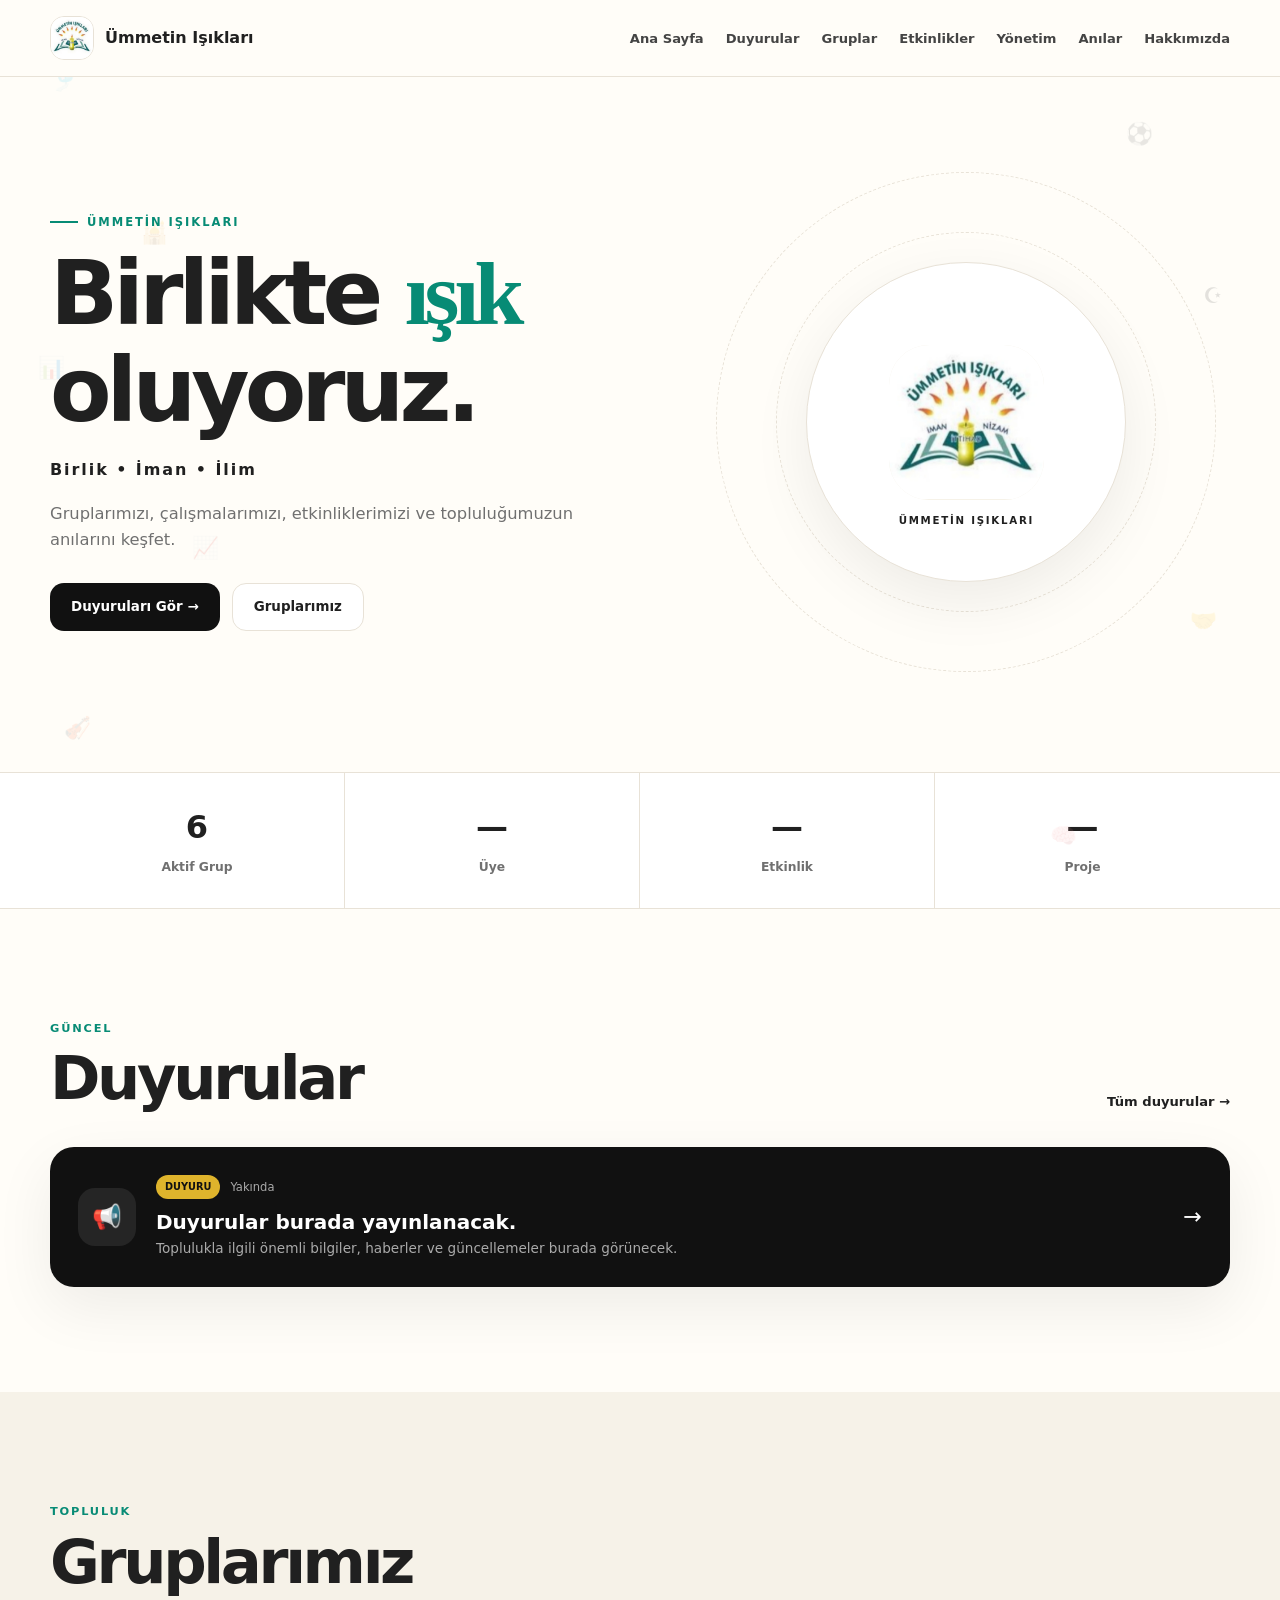
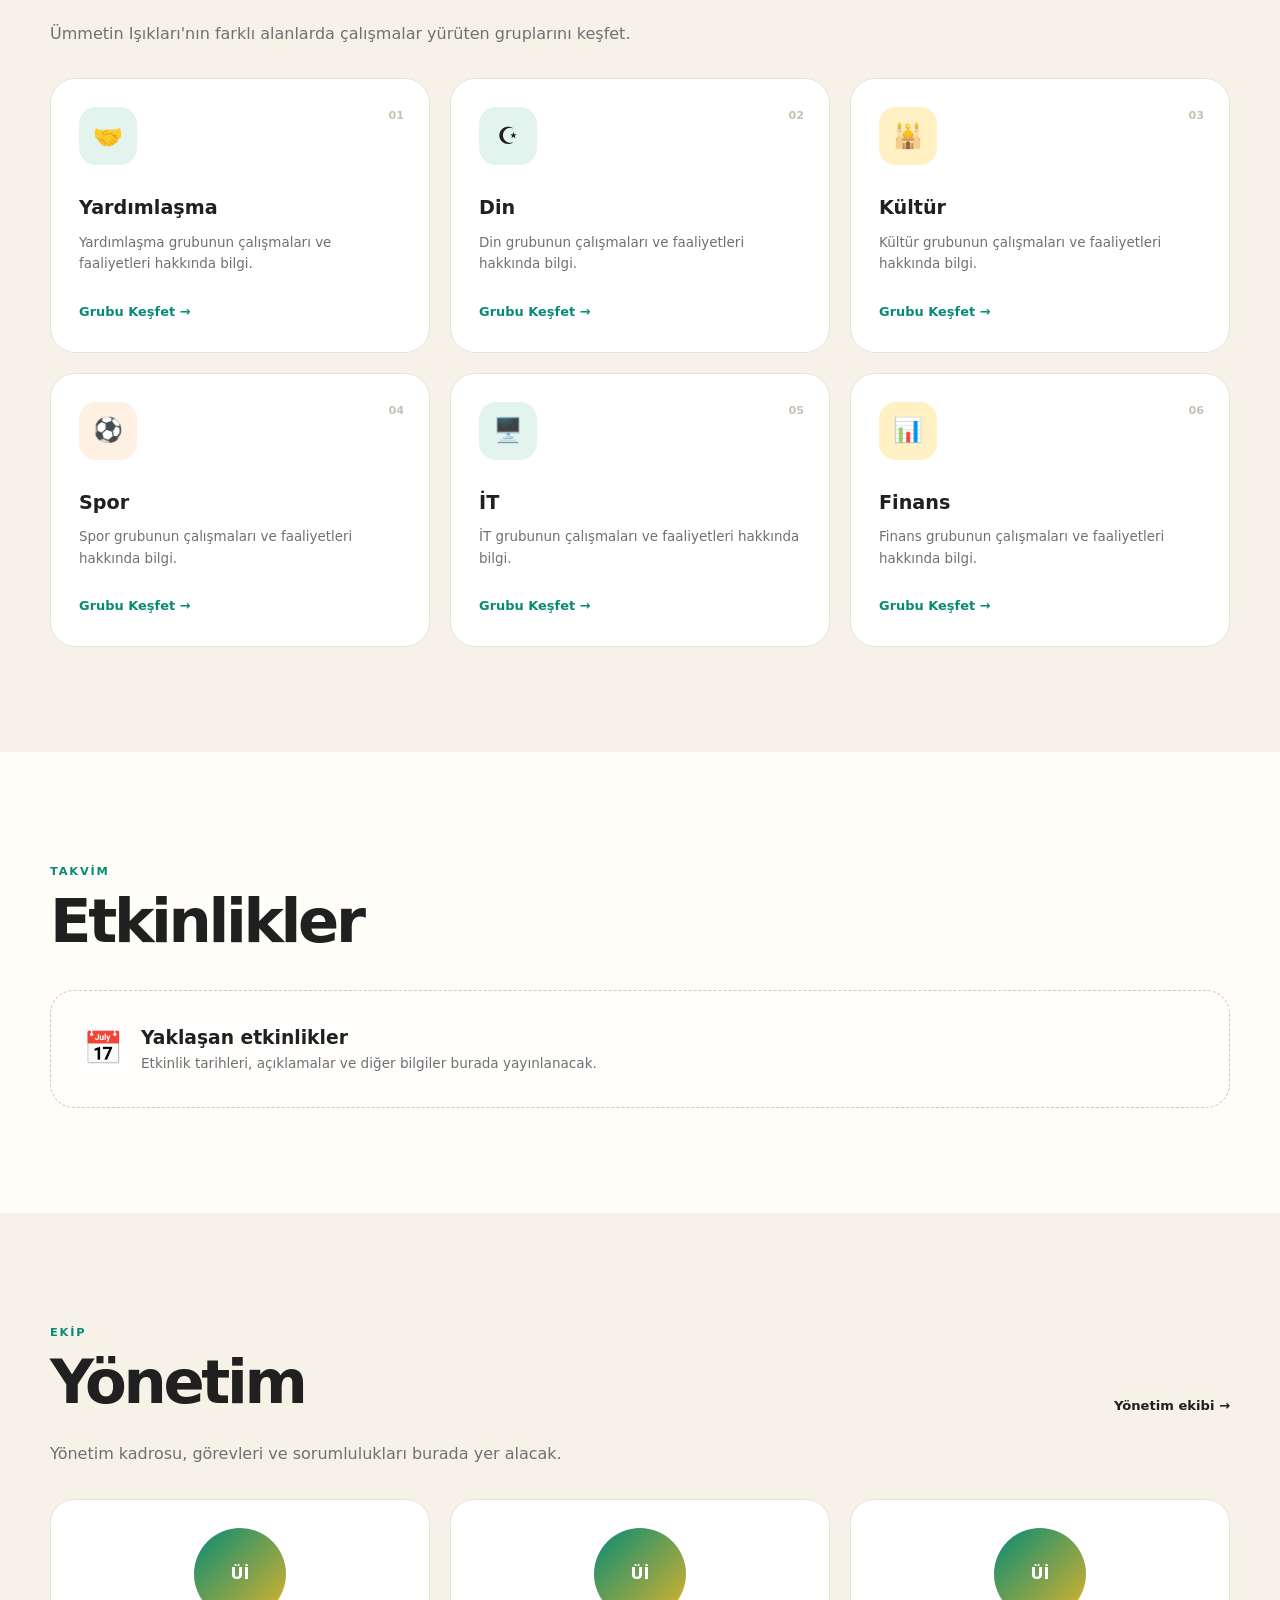
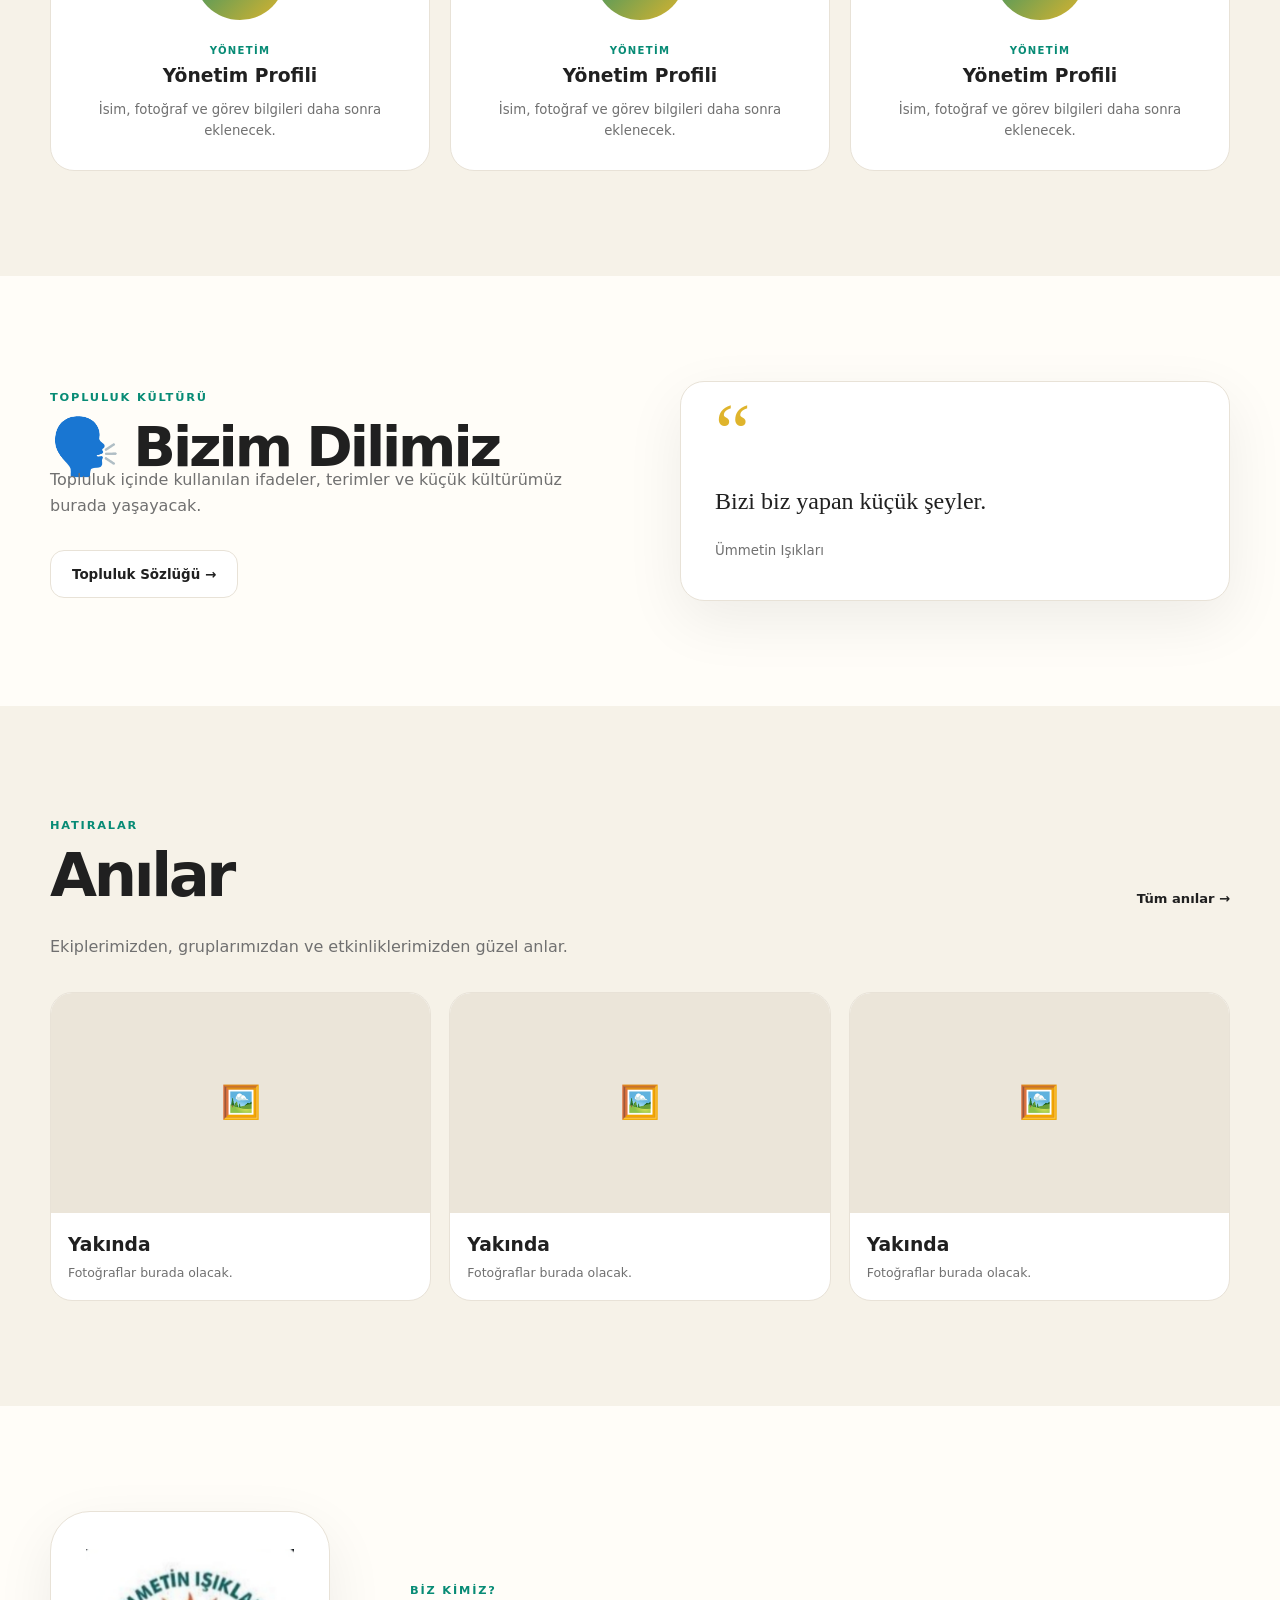
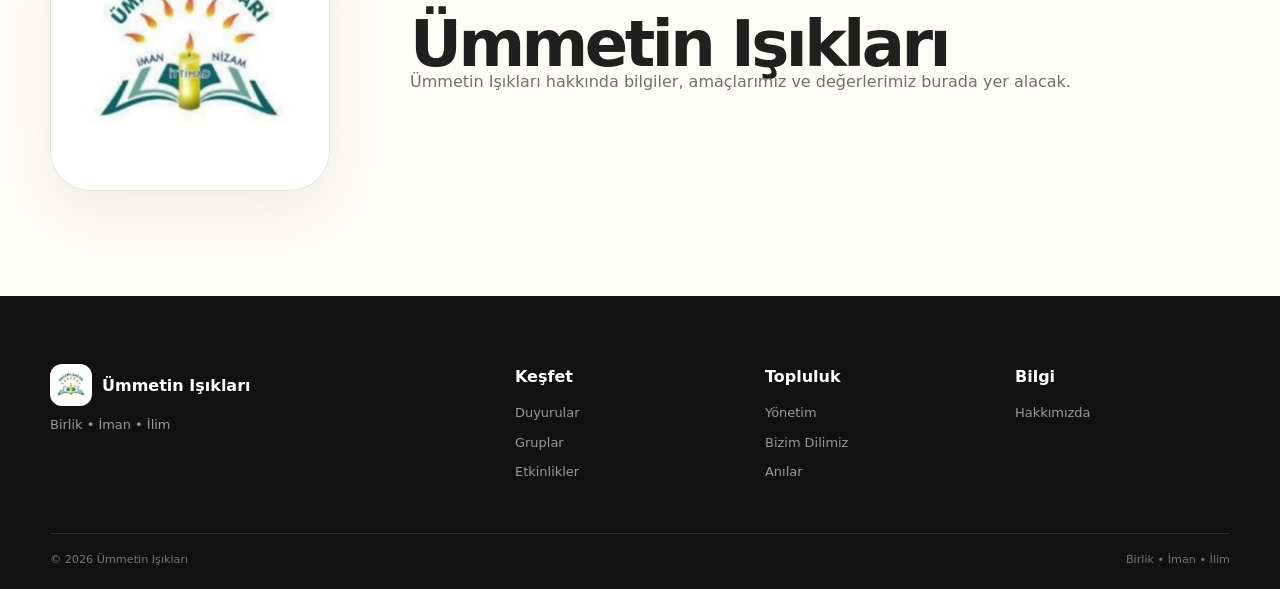
==== commit c9fc590f: "Add files via upload" ====
--- a/index.html
+++ b/index.html
@@ -1,77 +1,55 @@
 <!DOCTYPE html>
 <html lang="tr">
-
 <head>
-
     <meta charset="UTF-8">
-
-    <meta
-        name="viewport"
-        content="width=device-width, initial-scale=1.0"
-    >
-
-    <meta
-        name="description"
-        content="Ümmetin Işıkları — Birlik • İman • İlim"
-    >
+    <meta name="viewport" content="width=device-width, initial-scale=1.0">
+
+    <meta name="description"
+          content="Ümmetin Işıkları — Birlik • İman • İlim">
 
     <title>Ümmetin Işıkları</title>
 
-    <link
-        rel="stylesheet"
-        href="style.css"
-    >
-
+    <link rel="stylesheet" href="style.css">
 </head>
 
-
 <body>
 
-
-<!-- FLOATING ORGANIZATION SYMBOLS -->
-
-<div
-    class="floating-elements"
-    aria-hidden="true"
->
-
-    <span class="float f1">🎐</span>
-    <span class="float f2">⚽</span>
-    <span class="float f3">🕌</span>
-    <span class="float f4">☪️</span>
-    <span class="float f5">📊</span>
-    <span class="float f6">🖥️</span>
-    <span class="float f7">📈</span>
-    <span class="float f8">🤝</span>
-    <span class="float f9">🎻</span>
-    <span class="float f10">🧠</span>
+<!-- ==================================================
+     FLOATING SYMBOLS
+     These are decorative and scattered across
+     the whole page.
+================================================== -->
+
+<div class="floating-elements" aria-hidden="true">
+
+    <span class="float float-1">🎐</span>
+    <span class="float float-2">⚽</span>
+    <span class="float float-3">🕌</span>
+    <span class="float float-4">☪️</span>
+    <span class="float float-5">📊</span>
+    <span class="float float-6">🖥️</span>
+    <span class="float float-7">📈</span>
+    <span class="float float-8">🤝</span>
+    <span class="float float-9">🎻</span>
+    <span class="float float-10">🧠</span>
 
 </div>
 
 
-
-<!-- NAVIGATION -->
+<!-- ==================================================
+     NAVIGATION
+================================================== -->
 
 <header class="header">
 
     <div class="container nav">
 
-
-        <a
-            href="#home"
-            class="brand"
-        >
+        <a href="#home" class="brand">
 
             <div class="brand-logo">
 
-                <img
-                    src="images/logo.png"
-                    alt="Ümmetin Işıkları"
-                    onerror="
-                        this.style.display='none';
-                        this.nextElementSibling.style.display='grid';
-                    "
-                >
+                <img src="images/logo.png"
+                     alt="Ümmetin Işıkları">
 
                 <span class="logo-fallback">
                     Üİ
@@ -79,13 +57,11 @@
 
             </div>
 
-
             <span>
                 Ümmetin Işıkları
             </span>
 
         </a>
-
 
 
         <button
@@ -97,36 +73,15 @@
         </button>
 
 
-
         <nav id="navigation">
 
-            <a href="#home">
-                Ana Sayfa
-            </a>
-
-            <a href="#announcements">
-                Duyurular
-            </a>
-
-            <a href="#groups">
-                Gruplar
-            </a>
-
-            <a href="#events">
-                Etkinlikler
-            </a>
-
-            <a href="#management">
-                Yönetim
-            </a>
-
-            <a href="#memories">
-                Anılar
-            </a>
-
-            <a href="#about">
-                Hakkımızda
-            </a>
+            <a href="#home">Ana Sayfa</a>
+            <a href="#announcements">Duyurular</a>
+            <a href="#groups">Gruplar</a>
+            <a href="#events">Etkinlikler</a>
+            <a href="#management">Yönetim</a>
+            <a href="#memories">Anılar</a>
+            <a href="#about">Hakkımızda</a>
 
         </nav>
 
@@ -135,23 +90,19 @@
 </header>
 
 
-
 <main>
 
 
-<!-- HERO -->
-
-<section
-    class="hero"
-    id="home"
->
+<!-- ==================================================
+     HERO
+================================================== -->
+
+<section class="hero" id="home">
 
     <div class="container hero-grid">
 
-
         <div class="hero-content reveal">
 
-
             <div class="eyebrow">
 
                 <span></span>
@@ -159,7 +110,6 @@
                 ÜMMETİN IŞIKLARI
 
             </div>
-
 
 
             <h1>
@@ -171,13 +121,11 @@
             </h1>
 
 
-
             <div class="motto">
 
                 Birlik • İman • İlim
 
             </div>
-
 
 
             <p>
@@ -187,7 +135,6 @@
                 anılarını keşfet.
 
             </p>
-
 
 
             <div class="hero-buttons">
@@ -199,7 +146,6 @@
                     Duyuruları Gör →
                 </a>
 
-
                 <a
                     href="#groups"
                     class="button secondary"
@@ -209,32 +155,13 @@
 
             </div>
 
-
-        </div>
-
-
-
-        <!-- HERO LOGO -->
+        </div>
+
 
         <div class="hero-visual reveal">
 
             <div class="orbit orbit-one"></div>
-
             <div class="orbit orbit-two"></div>
-
-
-            <span class="hero-float hf1">
-                ☪️
-            </span>
-
-            <span class="hero-float hf2">
-                🤝
-            </span>
-
-            <span class="hero-float hf3">
-                🖥️
-            </span>
-
 
             <div class="hero-logo-card">
 
@@ -243,10 +170,6 @@
                     <img
                         src="images/logo.png"
                         alt="Ümmetin Işıkları Logo"
-                        onerror="
-                            this.style.display='none';
-                            this.nextElementSibling.style.display='grid';
-                        "
                     >
 
                     <span class="logo-fallback large">
@@ -255,7 +178,6 @@
 
                 </div>
 
-
                 <small>
                     ÜMMETİN IŞIKLARI
                 </small>
@@ -264,102 +186,61 @@
 
         </div>
 
-
-    </div>
-
-</section>
-
-
-
-<!-- STATISTICS -->
+    </div>
+
+</section>
+
+
+<!-- ==================================================
+     STATISTICS
+================================================== -->
 
 <section class="statistics">
 
     <div class="container statistics-grid">
 
-
         <div class="stat">
-
-            <strong>
-                6
-            </strong>
-
-            <span>
-                Aktif Grup
-            </span>
-
-        </div>
-
+            <strong>6</strong>
+            <span>Aktif Grup</span>
+        </div>
 
         <div class="stat">
-
-            <strong>
-                —
-            </strong>
-
-            <span>
-                Üye
-            </span>
-
-        </div>
-
+            <strong>—</strong>
+            <span>Üye</span>
+        </div>
 
         <div class="stat">
-
-            <strong>
-                —
-            </strong>
-
-            <span>
-                Etkinlik
-            </span>
-
-        </div>
-
+            <strong>—</strong>
+            <span>Etkinlik</span>
+        </div>
 
         <div class="stat">
-
-            <strong>
-                —
-            </strong>
-
-            <span>
-                Proje
-            </span>
-
-        </div>
-
-
-    </div>
-
-</section>
-
-
-
-<!-- ANNOUNCEMENTS -->
-
-<section
-    class="section"
-    id="announcements"
->
+            <strong>—</strong>
+            <span>Proje</span>
+        </div>
+
+    </div>
+
+</section>
+
+
+<!-- ==================================================
+     ANNOUNCEMENTS
+================================================== -->
+
+<section class="section" id="announcements">
 
     <div class="container">
 
-
         <div class="section-heading">
 
             <div>
 
-                <label>
-                    GÜNCEL
-                </label>
-
-                <h2>
-                    Duyurular
-                </h2>
-
-            </div>
-
+                <label>GÜNCEL</label>
+
+                <h2>Duyurular</h2>
+
+            </div>
 
             <a href="#">
                 Tüm duyurular →
@@ -368,9 +249,7 @@
         </div>
 
 
-
         <article class="featured-announcement">
-
 
             <div class="announcement-icon">
                 📢
@@ -381,13 +260,9 @@
 
                 <div class="announcement-meta">
 
-                    <strong>
-                        DUYURU
-                    </strong>
-
-                    <span>
-                        Yakında
-                    </span>
+                    <strong>DUYURU</strong>
+
+                    <span>Yakında</span>
 
                 </div>
 
@@ -410,42 +285,32 @@
                 →
             </span>
 
-
         </article>
 
-
-    </div>
-
-</section>
-
-
-
-<!-- GROUPS -->
-
-<section
-    class="section cream"
-    id="groups"
->
+    </div>
+
+</section>
+
+
+<!-- ==================================================
+     GROUPS
+================================================== -->
+
+<section class="section cream" id="groups">
 
     <div class="container">
 
-
         <div class="section-heading">
 
             <div>
 
-                <label>
-                    TOPLULUK
-                </label>
-
-                <h2>
-                    Gruplarımız
-                </h2>
-
-            </div>
-
-        </div>
-
+                <label>TOPLULUK</label>
+
+                <h2>Gruplarımız</h2>
+
+            </div>
+
+        </div>
 
 
         <p class="section-description">
@@ -454,7 +319,6 @@
             çalışmalar yürüten gruplarını keşfet.
 
         </p>
-
 
 
         <div
@@ -462,43 +326,33 @@
             id="groupsGrid"
         ></div>
 
-
-    </div>
-
-</section>
-
-
-
-<!-- EVENTS -->
-
-<section
-    class="section"
-    id="events"
->
+    </div>
+
+</section>
+
+
+<!-- ==================================================
+     EVENTS
+================================================== -->
+
+<section class="section" id="events">
 
     <div class="container">
 
-
         <div class="section-heading">
 
             <div>
 
-                <label>
-                    TAKVİM
-                </label>
-
-                <h2>
-                    Etkinlikler
-                </h2>
-
-            </div>
-
-        </div>
-
+                <label>TAKVİM</label>
+
+                <h2>Etkinlikler</h2>
+
+            </div>
+
+        </div>
 
 
         <div class="empty-section">
-
 
             <div class="empty-icon">
                 📅
@@ -519,37 +373,28 @@
 
             </div>
 
-
-        </div>
-
-
-    </div>
-
-</section>
-
-
-
-<!-- MANAGEMENT -->
-
-<section
-    class="section cream"
-    id="management"
->
+        </div>
+
+    </div>
+
+</section>
+
+
+<!-- ==================================================
+     MANAGEMENT
+================================================== -->
+
+<section class="section cream" id="management">
 
     <div class="container">
 
-
         <div class="section-heading">
 
             <div>
 
-                <label>
-                    EKİP
-                </label>
-
-                <h2>
-                    Yönetim
-                </h2>
+                <label>EKİP</label>
+
+                <h2>Yönetim</h2>
 
             </div>
 
@@ -561,14 +406,12 @@
         </div>
 
 
-
         <p class="section-description">
 
             Yönetim kadrosu, görevleri ve
             sorumlulukları burada yer alacak.
 
         </p>
-
 
 
         <div
@@ -576,29 +419,22 @@
             id="managementGrid"
         ></div>
 
-
-    </div>
-
-</section>
-
-
-
-<!-- OUR LANGUAGE -->
-
-<section
-    class="section"
-    id="language"
->
+    </div>
+
+</section>
+
+
+<!-- ==================================================
+     OUR LANGUAGE
+================================================== -->
+
+<section class="section" id="language">
 
     <div class="container language-layout">
 
-
         <div>
 
-            <label>
-                TOPLULUK KÜLTÜRÜ
-            </label>
-
+            <label>TOPLULUK KÜLTÜRÜ</label>
 
             <h2>
                 🗣️ Bizim Dilimiz
@@ -625,53 +461,40 @@
         </div>
 
 
-
         <div class="quote-card">
 
-            <span>
-                “
-            </span>
-
+            <span>“</span>
 
             <p>
                 Bizi biz yapan küçük şeyler.
             </p>
 
-
             <small>
                 Ümmetin Işıkları
             </small>
 
         </div>
 
-
-    </div>
-
-</section>
-
-
-
-<!-- MEMORIES -->
-
-<section
-    class="section cream"
-    id="memories"
->
+    </div>
+
+</section>
+
+
+<!-- ==================================================
+     MEMORIES
+================================================== -->
+
+<section class="section cream" id="memories">
 
     <div class="container">
 
-
         <div class="section-heading">
 
             <div>
 
-                <label>
-                    HATIRALAR
-                </label>
-
-                <h2>
-                    Anılar
-                </h2>
+                <label>HATIRALAR</label>
+
+                <h2>Anılar</h2>
 
             </div>
 
@@ -683,7 +506,6 @@
         </div>
 
 
-
         <p class="section-description">
 
             Ekiplerimizden, gruplarımızdan ve
@@ -692,9 +514,7 @@
         </p>
 
 
-
         <div class="memories-grid">
-
 
             <article class="memory-card">
 
@@ -704,9 +524,7 @@
 
                 <div class="memory-content">
 
-                    <h3>
-                        Yakında
-                    </h3>
+                    <h3>Yakında</h3>
 
                     <p>
                         Fotoğraflar burada olacak.
@@ -725,9 +543,7 @@
 
                 <div class="memory-content">
 
-                    <h3>
-                        Yakında
-                    </h3>
+                    <h3>Yakında</h3>
 
                     <p>
                         Fotoğraflar burada olacak.
@@ -746,9 +562,7 @@
 
                 <div class="memory-content">
 
-                    <h3>
-                        Yakında
-                    </h3>
+                    <h3>Yakında</h3>
 
                     <p>
                         Fotoğraflar burada olacak.
@@ -758,36 +572,37 @@
 
             </article>
 
-
-        </div>
-
-
-    </div>
-
-</section>
-
-
-
-<!-- ABOUT -->
-
-<section
-    class="section"
-    id="about"
->
+        </div>
+
+    </div>
+
+</section>
+
+
+<!-- ==================================================
+     ABOUT
+================================================== -->
+
+<section class="section" id="about">
 
     <div class="container about-layout">
 
 
-        <div class="about-symbol">
-            Üİ
+        <!-- ACTUAL ORGANIZATION LOGO -->
+
+        <div class="about-logo-card">
+
+            <img
+                src="images/logo.png"
+                alt="Ümmetin Işıkları"
+            >
+
         </div>
 
 
         <div>
 
-            <label>
-                BİZ KİMİZ?
-            </label>
+            <label>BİZ KİMİZ?</label>
 
 
             <h2>
@@ -803,9 +618,7 @@
 
             </p>
 
-
-        </div>
-
+        </div>
 
     </div>
 
@@ -815,8 +628,9 @@
 </main>
 
 
-
-<!-- FOOTER -->
+<!-- ==================================================
+     FOOTER
+================================================== -->
 
 <footer>
 
@@ -827,7 +641,14 @@
 
             <div class="footer-brand">
 
-                Üİ
+                <div class="footer-logo">
+
+                    <img
+                        src="images/logo.png"
+                        alt="Ümmetin Işıkları"
+                    >
+
+                </div>
 
                 <span>
                     Ümmetin Işıkları
@@ -843,12 +664,9 @@
         </div>
 
 
-
         <div>
 
-            <h4>
-                Keşfet
-            </h4>
+            <h4>Keşfet</h4>
 
             <a href="#announcements">
                 Duyurular
@@ -865,12 +683,9 @@
         </div>
 
 
-
         <div>
 
-            <h4>
-                Topluluk
-            </h4>
+            <h4>Topluluk</h4>
 
             <a href="#management">
                 Yönetim
@@ -887,12 +702,9 @@
         </div>
 
 
-
         <div>
 
-            <h4>
-                Bilgi
-            </h4>
+            <h4>Bilgi</h4>
 
             <a href="#about">
                 Hakkımızda
@@ -900,9 +712,7 @@
 
         </div>
 
-
-    </div>
-
+    </div>
 
 
     <div class="container footer-bottom">
@@ -920,9 +730,7 @@
 </footer>
 
 
-
 <script src="script.js"></script>
 
 </body>
-
 </html>
--- a/style.css
+++ b/style.css
@@ -4,14 +4,11 @@
     padding: 0;
 }
 
-
 html {
     scroll-behavior: smooth;
 }
 
-
 :root {
-
     --background: #fffdf8;
     --cream: #f6f2e8;
     --white: #ffffff;
@@ -26,21 +23,14 @@
     --gold: #dfb42c;
     --orange: #e7772d;
 
-    --shadow:
-        0 20px 60px
-        rgba(0,0,0,.07);
+    --shadow: 0 20px 60px rgba(0,0,0,.07);
 
     --max-width: 1180px;
 }
 
-
 body {
-
-    background:
-        var(--background);
-
-    color:
-        var(--text);
+    background: var(--background);
+    color: var(--text);
 
     font-family:
         Inter,
@@ -55,30 +45,23 @@
     overflow-x: hidden;
 }
 
-
 a {
     color: inherit;
     text-decoration: none;
 }
 
-
 button {
     font-family: inherit;
 }
 
-
 .container {
-
-    width:
-        min(
-            calc(100% - 40px),
-            var(--max-width)
-        );
-
-    margin:
-        auto;
-}
-
+    width: min(
+        calc(100% - 40px),
+        var(--max-width)
+    );
+
+    margin: auto;
+}
 
 
 /* =========================================
@@ -86,89 +69,59 @@
 ========================================= */
 
 .header {
-
     position: sticky;
-
     top: 0;
-
     z-index: 50;
 
     background:
-        rgba(
-            255,
-            253,
-            248,
-            .92
-        );
-
-    backdrop-filter:
-        blur(16px);
+        rgba(255,253,248,.94);
+
+    backdrop-filter: blur(16px);
 
     border-bottom:
-        1px solid
-        var(--line);
-}
-
+        1px solid var(--line);
+}
 
 .nav {
-
     min-height: 76px;
 
     display: flex;
-
     align-items: center;
-
-    justify-content:
-        space-between;
-}
-
+    justify-content: space-between;
+}
 
 .brand {
-
     display: flex;
-
     align-items: center;
-
     gap: 11px;
 
     font-weight: 900;
-
     white-space: nowrap;
 }
 
-
 .brand-logo {
-
     width: 44px;
     height: 44px;
 
     border-radius: 14px;
-
     overflow: hidden;
 
     background: white;
 
     border:
-        1px solid
-        var(--line);
-
-    display: grid;
-
+        1px solid var(--line);
+
+    display: grid;
     place-items: center;
 }
 
-
 .brand-logo img {
-
     width: 100%;
     height: 100%;
-
     object-fit: contain;
 }
 
-
 .logo-fallback {
-
     display: none;
 
     width: 100%;
@@ -184,47 +137,32 @@
         );
 
     color: white;
-
     font-weight: 900;
 }
 
-
 nav {
-
     display: flex;
-
     align-items: center;
-
     gap: 22px;
 }
 
-
 nav a {
-
     font-size: .82rem;
-
     font-weight: 700;
-
-    color:
-        #444;
-
-    transition:
-        color .2s;
-}
-
+    color: #444;
+
+    transition: color .2s;
+}
 
 nav a:hover {
     color: var(--green);
 }
 
-
 .menu-button {
-
     display: none;
 
     border:
-        1px solid
-        var(--line);
+        1px solid var(--line);
 
     background: white;
 
@@ -238,100 +176,74 @@
 }
 
 
-
 /* =========================================
    HERO
 ========================================= */
 
 .hero {
-
-    padding:
-        110px 0
-        115px;
-
-}
-
+    padding: 110px 0 115px;
+}
 
 .hero-grid {
-
     display: grid;
 
     grid-template-columns:
-        1.05fr
-        .95fr;
+        minmax(0,1.05fr)
+        minmax(0,.95fr);
 
     gap: 70px;
 
     align-items: center;
 }
 
+.hero-content {
+    min-width: 0;
+}
 
 .eyebrow {
-
     display: flex;
-
     align-items: center;
-
     gap: 9px;
 
-    color:
-        var(--green);
+    color: var(--green);
 
     font-size: .72rem;
-
     font-weight: 900;
 
     letter-spacing: .17em;
 }
 
-
 .eyebrow span {
-
     width: 28px;
     height: 2px;
 
-    background:
-        var(--green);
-}
-
+    background: var(--green);
+}
 
 h1,
 h2 {
-
-    line-height: 1.05;
-
+    line-height: 1.08;
     letter-spacing: -.055em;
 }
 
-
 h1 {
-
     font-size:
-        clamp(
-            3.5rem,
-            8vw,
-            6.5rem
-        );
+        clamp(3rem,7vw,6.5rem);
 
     margin-top: 13px;
-}
-
+
+    overflow-wrap: break-word;
+}
 
 h1 em {
-
-    color:
-        var(--green);
-
-    font-family:
-        Georgia,
-        serif;
+    color: var(--green);
+
+    font-family: Georgia, serif;
 
     font-style: normal;
 }
 
-
 .motto {
-
     margin-top: 18px;
 
     font-weight: 850;
@@ -339,24 +251,18 @@
     letter-spacing: .12em;
 }
 
-
 .hero-content > p {
-
     max-width: 600px;
 
     margin-top: 18px;
 
-    color:
-        var(--muted);
+    color: var(--muted);
 
     font-size: 1.02rem;
 }
 
-
 .hero-buttons {
-
     display: flex;
-
     gap: 12px;
 
     flex-wrap: wrap;
@@ -364,24 +270,18 @@
     margin-top: 30px;
 }
 
-
 .button {
-
     min-height: 48px;
 
-    padding:
-        0 21px;
+    padding: 0 21px;
 
     display: inline-flex;
-
     align-items: center;
-
     justify-content: center;
 
     border-radius: 14px;
 
     font-size: .84rem;
-
     font-weight: 850;
 
     transition:
@@ -389,85 +289,61 @@
         background .25s;
 }
 
-
 .button:hover {
-    transform:
-        translateY(-3px);
-}
-
+    transform: translateY(-3px);
+}
 
 .primary {
-
     color: white;
-
-    background:
-        var(--black);
-}
-
+    background: var(--black);
+}
 
 .primary:hover {
-    background:
-        var(--green);
-}
-
+    background: var(--green);
+}
 
 .secondary {
-
     background: white;
 
     border:
-        1px solid
-        var(--line);
-}
-
-
-
-/* =========================================
-   HERO VISUAL
+        1px solid var(--line);
+}
+
+
+/* =========================================
+   HERO LOGO
 ========================================= */
 
 .hero-visual {
-
     min-height: 470px;
 
     position: relative;
 
     display: grid;
-
     place-items: center;
 }
 
-
 .orbit {
-
     position: absolute;
 
     border:
-        1px dashed
-        var(--line);
+        1px dashed var(--line);
 
     border-radius: 50%;
 }
 
-
 .orbit-one {
-
     width: 380px;
     height: 380px;
 }
 
-
 .orbit-two {
-
     width: 500px;
     height: 500px;
 }
 
-
 .hero-logo-card {
-
     width: 320px;
-
     aspect-ratio: 1;
 
     position: relative;
@@ -477,25 +353,18 @@
     background: white;
 
     border:
-        1px solid
-        var(--line);
-
-    box-shadow:
-        var(--shadow);
-
-    display: grid;
-
+        1px solid var(--line);
+
+    box-shadow: var(--shadow);
+
+    display: grid;
     place-items: center;
 
     animation:
-        breathe 5s
-        ease-in-out
-        infinite;
-}
-
+        breathe 5s ease-in-out infinite;
+}
 
 .hero-logo {
-
     width: 155px;
     height: 155px;
 
@@ -503,32 +372,20 @@
 
     overflow: hidden;
 
-    background:
-        var(--cream);
-
-    display: grid;
-
+    background: var(--cream);
+
+    display: grid;
     place-items: center;
 }
 
-
 .hero-logo img {
-
     width: 100%;
     height: 100%;
 
     object-fit: contain;
 }
 
-
-.logo-fallback.large {
-
-    font-size: 2rem;
-}
-
-
 .hero-logo-card small {
-
     position: absolute;
 
     bottom: 53px;
@@ -541,100 +398,45 @@
 }
 
 
-/* Hero floating emojis */
-
-.hero-float {
-
-    position: absolute;
-
-    font-size: 1.8rem;
-
-    opacity: .8;
-
-    animation:
-        heroFloat
-        5s
-        ease-in-out
-        infinite;
-}
-
-
-.hf1 {
-    top: 70px;
-    right: 75px;
-}
-
-
-.hf2 {
-    bottom: 80px;
-    left: 55px;
-
-    animation-delay: -2s;
-}
-
-
-.hf3 {
-    top: 185px;
-    left: 10px;
-
-    animation-delay: -3s;
-}
-
-
-
 /* =========================================
    STATISTICS
 ========================================= */
 
 .statistics {
-
-    background:
-        white;
+    background: white;
 
     border-block:
-        1px solid
-        var(--line);
-}
-
+        1px solid var(--line);
+}
 
 .statistics-grid {
-
     display: grid;
 
     grid-template-columns:
         repeat(4,1fr);
 }
 
-
 .stat {
-
     text-align: center;
 
     padding: 29px;
 
     border-right:
-        1px solid
-        var(--line);
-}
-
+        1px solid var(--line);
+}
 
 .stat:last-child {
     border-right: none;
 }
 
-
 .stat strong {
-
     display: block;
 
     font-size: 2rem;
 }
 
-
 .stat span {
-
-    color:
-        var(--muted);
+    color: var(--muted);
 
     font-size: .77rem;
 
@@ -642,47 +444,33 @@
 }
 
 
-
 /* =========================================
    SECTIONS
 ========================================= */
 
 .section {
-
-    padding:
-        105px 0;
-}
-
+    padding: 105px 0;
+}
 
 .cream {
-    background:
-        var(--cream);
-}
-
+    background: var(--cream);
+}
 
 .section-heading {
-
     display: flex;
 
-    justify-content:
-        space-between;
-
-    align-items:
-        flex-end;
+    justify-content: space-between;
+    align-items: flex-end;
 
     gap: 20px;
 
     margin-bottom: 35px;
 }
 
-
 .section-heading label,
-.section-heading > div > label,
 .language-layout label,
 .about-layout label {
-
-    color:
-        var(--green);
+    color: var(--green);
 
     font-size: .71rem;
 
@@ -691,41 +479,30 @@
     letter-spacing: .16em;
 }
 
-
 .section-heading h2 {
-
     font-size:
-        clamp(
-            2.3rem,
-            5vw,
-            3.8rem
-        );
+        clamp(2.3rem,5vw,3.8rem);
 
     margin-top: 7px;
-}
-
+
+    overflow-wrap: break-word;
+}
 
 .section-heading > a {
-
     font-size: .82rem;
 
     font-weight: 850;
-}
-
+
+    flex-shrink: 0;
+}
 
 .section-description {
-
     max-width: 720px;
 
-    color:
-        var(--muted);
-
-    margin:
-        -10px
-        0
-        32px;
-}
-
+    color: var(--muted);
+
+    margin: -10px 0 32px;
+}
 
 
 /* =========================================
@@ -733,13 +510,10 @@
 ========================================= */
 
 .featured-announcement {
-
     display: grid;
 
     grid-template-columns:
-        auto
-        1fr
-        auto;
+        auto minmax(0,1fr) auto;
 
     gap: 20px;
 
@@ -747,118 +521,104 @@
 
     padding: 28px;
 
-    background:
-        var(--black);
+    background: var(--black);
 
     color: white;
 
     border-radius: 24px;
 
-    box-shadow:
-        var(--shadow);
-}
-
+    box-shadow: var(--shadow);
+}
 
 .announcement-icon {
-
     width: 58px;
     height: 58px;
 
     display: grid;
-
     place-items: center;
 
     border-radius: 17px;
 
-    background:
-        #252525;
+    background: #252525;
 
     font-size: 1.5rem;
 }
 
+.announcement-content {
+    min-width: 0;
+}
 
 .announcement-meta {
-
     display: flex;
 
     align-items: center;
 
     gap: 10px;
 
+    flex-wrap: wrap;
+
     font-size: .72rem;
 
     color: #aaa;
 }
 
-
 .announcement-meta strong {
-
-    background:
-        var(--gold);
-
-    color:
-        var(--black);
-
-    padding:
-        4px 9px;
-
-    border-radius:
-        99px;
+    background: var(--gold);
+
+    color: var(--black);
+
+    padding: 4px 9px;
+
+    border-radius: 99px;
 
     font-size: .61rem;
 }
 
-
 .featured-announcement h3 {
-
     margin-top: 7px;
 
     font-size: 1.25rem;
-}
-
+
+    overflow-wrap: break-word;
+}
 
 .featured-announcement p {
-
     color: #aaa;
 
     font-size: .85rem;
-}
-
+
+    overflow-wrap: break-word;
+}
 
 .announcement-arrow {
-
     font-size: 1.4rem;
 }
 
 
-
 /* =========================================
    GROUPS
 ========================================= */
 
 .groups-grid {
-
     display: grid;
 
     grid-template-columns:
-        repeat(3,1fr);
+        repeat(3,minmax(0,1fr));
 
     gap: 20px;
 }
 
-
 .group-card {
-
     position: relative;
 
     padding: 28px;
 
-    background:
-        white;
+    min-width: 0;
+
+    background: white;
 
     border:
-        1px solid
-        var(--line);
+        1px solid var(--line);
 
     border-radius: 25px;
 
@@ -869,48 +629,17 @@
     overflow: hidden;
 }
 
-
-.group-card::after {
-
-    content: "";
-
-    position: absolute;
-
-    width: 100px;
-    height: 100px;
-
-    right: -40px;
-    bottom: -40px;
-
-    border-radius: 50%;
-
-    background:
-        rgba(
-            7,
-            139,
-            117,
-            .04
-        );
-}
-
-
 .group-card:hover {
-
-    transform:
-        translateY(-7px);
-
-    box-shadow:
-        var(--shadow);
-}
-
+    transform: translateY(-7px);
+
+    box-shadow: var(--shadow);
+}
 
 .group-icon {
-
     width: 58px;
     height: 58px;
 
     display: grid;
-
     place-items: center;
 
     border-radius: 17px;
@@ -919,89 +648,62 @@
 
     font-size: 1.5rem;
 }
-
 
 .green {
     background: #e3f4ef;
 }
 
-
 .gold {
     background: #fff1c3;
 }
 
-
 .orange {
     background: #fff0e4;
 }
 
-
 .group-number {
-
     position: absolute;
 
     top: 28px;
     right: 25px;
 
-    color:
-        #c8c0b1;
+    color: #c8c0b1;
 
     font-size: .7rem;
 
     font-weight: 900;
 }
 
-
 .group-card h3 {
-
     font-size: 1.2rem;
 
-    position: relative;
-
-    z-index: 2;
-}
-
+    overflow-wrap: break-word;
+}
 
 .group-card p {
-
-    color:
-        var(--muted);
+    color: var(--muted);
 
     font-size: .84rem;
 
-    margin:
-        8px
-        0
-        23px;
-
-    position: relative;
-
-    z-index: 2;
-}
-
+    margin: 8px 0 23px;
+
+    overflow-wrap: break-word;
+}
 
 .card-link {
-
-    color:
-        var(--green);
+    color: var(--green);
 
     font-size: .81rem;
 
     font-weight: 900;
-
-    position: relative;
-
-    z-index: 2;
-}
-
-
-
-/* =========================================
-   EMPTY EVENT SECTION
+}
+
+
+/* =========================================
+   EVENTS
 ========================================= */
 
 .empty-section {
-
     display: flex;
 
     align-items: center;
@@ -1011,63 +713,56 @@
     padding: 32px;
 
     border:
-        1px dashed
-        #d2c8b7;
+        1px dashed #d2c8b7;
 
     border-radius: 24px;
 
     background:
-        rgba(
-            255,
-            255,
-            255,
-            .5
-        );
-}
-
+        rgba(255,255,255,.5);
+}
+
+.empty-section h3,
+.empty-section p {
+    overflow-wrap: break-word;
+}
 
 .empty-icon {
+    flex-shrink: 0;
+
     font-size: 2rem;
 }
 
-
 .empty-section p {
-
-    color:
-        var(--muted);
+    color: var(--muted);
 
     font-size: .85rem;
 }
 
 
-
 /* =========================================
    MANAGEMENT
 ========================================= */
 
 .management-grid {
-
     display: grid;
 
     grid-template-columns:
-        repeat(3,1fr);
+        repeat(3,minmax(0,1fr));
 
     gap: 20px;
 }
 
-
 .person-card {
-
     padding: 28px;
 
+    min-width: 0;
+
     text-align: center;
 
-    background:
-        white;
+    background: white;
 
     border:
-        1px solid
-        var(--line);
+        1px solid var(--line);
 
     border-radius: 24px;
 
@@ -1076,33 +771,23 @@
         box-shadow .3s;
 }
 
-
 .person-card:hover {
-
-    transform:
-        translateY(-7px);
-
-    box-shadow:
-        var(--shadow);
-}
-
+    transform: translateY(-7px);
+
+    box-shadow: var(--shadow);
+}
 
 .avatar {
-
     width: 92px;
     height: 92px;
 
-    margin:
-        0
-        auto
-        16px;
+    margin: 0 auto 16px;
 
     border-radius: 50%;
 
     overflow: hidden;
 
     display: grid;
-
     place-items: center;
 
     background:
@@ -1115,24 +800,17 @@
     color: white;
 
     font-weight: 900;
-
-    font-size: 1.3rem;
-}
-
+}
 
 .avatar img {
-
     width: 100%;
     height: 100%;
 
     object-fit: cover;
 }
 
-
 .person-card small {
-
-    color:
-        var(--green);
+    color: var(--green);
 
     font-size: .63rem;
 
@@ -1141,11 +819,13 @@
     letter-spacing: .13em;
 }
 
-
+.person-card h3,
 .person-card p {
-
-    color:
-        var(--muted);
+    overflow-wrap: break-word;
+}
+
+.person-card p {
+    color: var(--muted);
 
     font-size: .83rem;
 
@@ -1153,152 +833,126 @@
 }
 
 
-
-/* =========================================
-   OUR LANGUAGE
+/* =========================================
+   LANGUAGE
 ========================================= */
 
 .language-layout {
-
     display: grid;
 
     grid-template-columns:
-        1fr
-        1fr;
+        minmax(0,1fr)
+        minmax(0,1fr);
 
     gap: 80px;
 
     align-items: center;
 }
 
+.language-layout h2 {
+    margin-top: 8px;
+
+    font-size:
+        clamp(2.2rem,5vw,3.5rem);
+}
 
 .quote-card {
-
     min-height: 220px;
 
     padding: 34px;
 
-    background:
-        white;
+    background: white;
 
     border:
-        1px solid
-        var(--line);
+        1px solid var(--line);
 
     border-radius: 24px;
 
-    box-shadow:
-        var(--shadow);
-}
-
+    box-shadow: var(--shadow);
+}
 
 .quote-card > span {
-
-    color:
-        var(--gold);
-
-    font-family:
-        Georgia,
-        serif;
+    color: var(--gold);
+
+    font-family: Georgia, serif;
 
     font-size: 5rem;
 
     line-height: .4;
 }
 
-
 .quote-card p {
-
-    margin:
-        20px 0;
-
-    font-family:
-        Georgia,
-        serif;
+    margin: 20px 0;
+
+    font-family: Georgia, serif;
 
     font-size: 1.5rem;
 
     line-height: 1.3;
-}
-
+
+    overflow-wrap: break-word;
+}
 
 .quote-card small {
     color: var(--muted);
 }
 
 
-
 /* =========================================
    MEMORIES
 ========================================= */
 
 .memories-grid {
-
     display: grid;
 
     grid-template-columns:
-        repeat(3,1fr);
+        repeat(3,minmax(0,1fr));
 
     gap: 18px;
 }
 
-
 .memory-card {
-
     overflow: hidden;
 
-    background:
-        white;
+    background: white;
 
     border:
-        1px solid
-        var(--line);
+        1px solid var(--line);
 
     border-radius: 22px;
 }
 
-
 .memory-image {
-
     height: 220px;
 
     display: grid;
-
     place-items: center;
 
-    background:
-        #ebe5d9;
+    background: #ebe5d9;
 
     font-size: 2rem;
 
     overflow: hidden;
 }
 
-
 .memory-image img {
-
     width: 100%;
     height: 100%;
 
     object-fit: cover;
 }
 
-
 .memory-content {
-
     padding: 17px;
 }
 
-
-.memory-content h3 {
-    font-size: 1rem;
-}
-
-
+.memory-content h3,
 .memory-content p {
-
-    color:
-        var(--muted);
+    overflow-wrap: break-word;
+}
+
+.memory-content p {
+    color: var(--muted);
 
     font-size: .78rem;
 
@@ -1306,251 +960,269 @@
 }
 
 
-
-/* =========================================
-   ABOUT
+/* =========================================
+   ABOUT — ACTUAL LOGO
 ========================================= */
 
 .about-layout {
-
     display: grid;
 
     grid-template-columns:
-        260px
-        1fr;
+        280px minmax(0,1fr);
 
     gap: 80px;
 
     align-items: center;
 }
 
-
-.about-symbol {
-
-    width: 260px;
-    height: 260px;
-
-    display: grid;
-
+.about-logo-card {
+    width: 280px;
+    height: 280px;
+
+    background: white;
+
+    border:
+        1px solid var(--line);
+
+    border-radius: 40px;
+
+    display: grid;
     place-items: center;
 
-    border-radius: 40px;
-
-    background:
-        var(--black);
+    padding: 35px;
+
+    box-shadow: var(--shadow);
+}
+
+.about-logo-card img {
+    width: 100%;
+    height: 100%;
+
+    object-fit: contain;
+}
+
+.about-layout h2 {
+    margin-top: 8px;
+
+    font-size:
+        clamp(2.4rem,5vw,4rem);
+
+    overflow-wrap: break-word;
+}
+
+
+/* =========================================
+   FOOTER
+========================================= */
+
+footer {
+    padding: 68px 0 20px;
+
+    background: var(--black);
 
     color: white;
-
-    font-size: 4rem;
+}
+
+.footer-grid {
+    display: grid;
+
+    grid-template-columns:
+        2fr 1fr 1fr 1fr;
+
+    gap: 35px;
+}
+
+.footer-brand {
+    display: flex;
+
+    align-items: center;
+
+    gap: 10px;
 
     font-weight: 900;
-
-    box-shadow:
-        var(--shadow);
-}
-
-
-
-/* =========================================
-   FOOTER
-========================================= */
-
-footer {
-
-    padding:
-        68px
-        0
-        20px;
-
-    background:
-        var(--black);
-
-    color: white;
-}
-
-
-.footer-grid {
-
-    display: grid;
-
-    grid-template-columns:
-        2fr
-        1fr
-        1fr
-        1fr;
-
-    gap: 35px;
-}
-
-
-.footer-brand {
-
-    display: flex;
-
-    align-items: center;
-
-    gap: 10px;
-
-    font-weight: 900;
-}
-
+}
+
+.footer-logo {
+    width: 42px;
+    height: 42px;
+
+    background: white;
+
+    border-radius: 12px;
+
+    padding: 5px;
+
+    overflow: hidden;
+}
+
+.footer-logo img {
+    width: 100%;
+    height: 100%;
+
+    object-fit: contain;
+}
 
 footer p,
 footer a {
-
     display: block;
 
-    color:
-        #999;
+    color: #999;
 
     font-size: .81rem;
 
     margin-top: 9px;
 }
-
 
 footer h4 {
     margin-bottom: 13px;
 }
 
-
 .footer-bottom {
-
     display: flex;
 
-    justify-content:
-        space-between;
+    justify-content: space-between;
+
+    gap: 20px;
 
     margin-top: 50px;
 
     padding-top: 17px;
 
     border-top:
-        1px solid
-        #2d2d2d;
-
-    color:
-        #777;
+        1px solid #2d2d2d;
+
+    color: #777;
 
     font-size: .7rem;
 }
 
 
-
 /* =========================================
    FLOATING SYMBOLS
+   IMPORTANT:
+   They are positioned over the WHOLE PAGE.
 ========================================= */
 
 .floating-elements {
-
-    position: fixed;
-
-    inset: 0;
+    position: absolute;
+
+    top: 0;
+    left: 0;
+
+    width: 100%;
+    height: 100%;
 
     overflow: hidden;
 
     pointer-events: none;
 
-    z-index: 1;
-}
-
+    z-index: 0;
+}
 
 .float {
-
     position: absolute;
 
     font-size: 1.35rem;
 
-    opacity: .13;
-
-    filter:
-        grayscale(.15);
+    opacity: .12;
+
+    user-select: none;
 
     animation:
         floating
-        8s
+        var(--duration)
         ease-in-out
         infinite;
-}
-
-
-.f1 {
+
+    animation-delay:
+        var(--delay);
+}
+
+
+/*
+    These positions are intentionally scattered
+    across the entire LONG PAGE.
+*/
+
+.float-1 {
     left: 4%;
-    top: 17%;
-}
-
-
-.f2 {
-    left: 91%;
-    top: 25%;
-
-    animation-delay: -2s;
-}
-
-
-.f3 {
-    left: 7%;
-    top: 47%;
-
-    animation-delay: -4s;
-}
-
-
-.f4 {
+    top: 7%;
+
+    --duration: 9s;
+    --delay: -2s;
+}
+
+.float-2 {
+    left: 88%;
+    top: 13%;
+
+    --duration: 11s;
+    --delay: -6s;
+}
+
+.float-3 {
+    left: 11%;
+    top: 24%;
+
+    --duration: 8s;
+    --delay: -3s;
+}
+
+.float-4 {
     left: 94%;
-    top: 52%;
-
-    animation-delay: -1s;
-}
-
-
-.f5 {
-    left: 4%;
-    top: 76%;
-
-    animation-delay: -5s;
-}
-
-
-.f6 {
-    left: 88%;
-    top: 72%;
-
-    animation-delay: -3s;
-}
-
-
-.f7 {
-    left: 50%;
-    top: 13%;
-
-    animation-delay: -6s;
-}
-
-
-.f8 {
-    left: 17%;
-    top: 88%;
-
-    animation-delay: -2s;
-}
-
-
-.f9 {
-    left: 76%;
-    top: 89%;
-
-    animation-delay: -4s;
-}
-
-
-.f10 {
-    left: 48%;
-    top: 65%;
-
-    animation-delay: -1s;
-}
-
+    top: 31%;
+
+    --duration: 10s;
+    --delay: -7s;
+}
+
+.float-5 {
+    left: 3%;
+    top: 39%;
+
+    --duration: 12s;
+    --delay: -4s;
+}
+
+.float-6 {
+    left: 84%;
+    top: 48%;
+
+    --duration: 9s;
+    --delay: -1s;
+}
+
+.float-7 {
+    left: 15%;
+    top: 59%;
+
+    --duration: 10s;
+    --delay: -5s;
+}
+
+.float-8 {
+    left: 93%;
+    top: 67%;
+
+    --duration: 8s;
+    --delay: -2s;
+}
+
+.float-9 {
+    left: 5%;
+    top: 79%;
+
+    --duration: 11s;
+    --delay: -8s;
+}
+
+.float-10 {
+    left: 82%;
+    top: 91%;
+
+    --duration: 9s;
+    --delay: -3s;
+}
 
 
 /* =========================================
@@ -1558,7 +1230,6 @@
 ========================================= */
 
 .reveal {
-
     opacity: 0;
 
     transform:
@@ -1569,39 +1240,30 @@
         transform .7s;
 }
 
-
 .reveal.show {
-
     opacity: 1;
 
     transform:
         translateY(0);
 }
 
-
 @keyframes floating {
 
     0%,
     100% {
-
         transform:
-            translateY(0)
+            translate3d(0,0,0)
             rotate(0deg);
-
     }
 
     50% {
-
         transform:
-            translateY(-17px)
-            rotate(5deg);
-
-    }
-
-}
-
-
-@keyframes heroFloat {
+            translate3d(0,-18px,0)
+            rotate(7deg);
+    }
+}
+
+@keyframes breathe {
 
     0%,
     100% {
@@ -1611,87 +1273,58 @@
 
     50% {
         transform:
-            translateY(-12px);
-    }
-
-}
-
-
-@keyframes breathe {
-
-    0%,
-    100% {
-        transform:
-            translateY(0);
-    }
-
-    50% {
-        transform:
             translateY(-8px);
     }
-
-}
-
+}
 
 
 /* =========================================
    TABLET
 ========================================= */
 
-@media(max-width:900px) {
+@media (max-width: 900px) {
 
     nav {
         gap: 12px;
     }
 
+    .hero-grid {
+        gap: 40px;
+    }
 
     .groups-grid,
     .management-grid,
     .memories-grid {
-
+        grid-template-columns:
+            repeat(2,minmax(0,1fr));
+    }
+
+    .footer-grid {
         grid-template-columns:
             repeat(2,1fr);
-
-    }
-
-
-    .footer-grid {
-
-        grid-template-columns:
-            repeat(2,1fr);
-
-    }
-
-}
-
+    }
+}
 
 
 /* =========================================
    MOBILE
 ========================================= */
 
-@media(max-width:700px) {
+@media (max-width: 700px) {
 
     .container {
-
         width:
             min(
                 calc(100% - 28px),
                 var(--max-width)
             );
-
-    }
-
+    }
 
     .menu-button {
-
         display: block;
-
-    }
-
+    }
 
     nav {
-
         position: absolute;
 
         top: 76px;
@@ -1711,210 +1344,170 @@
             var(--background);
 
         border:
-            1px solid
-            var(--line);
+            1px solid var(--line);
 
         border-radius: 17px;
 
-        box-shadow:
-            var(--shadow);
-
-    }
-
+        box-shadow: var(--shadow);
+    }
 
     nav.open {
         display: flex;
     }
 
-
     nav a {
         padding: 10px;
     }
 
-
     .hero {
-
-        padding:
-            75px 0;
-
-    }
-
+        padding: 75px 0;
+    }
 
     .hero-grid {
-
-        grid-template-columns:
-            1fr;
+        grid-template-columns: 1fr;
 
         text-align: center;
-
-    }
-
+    }
 
     .eyebrow {
-
-        justify-content:
-            center;
-
-    }
-
+        justify-content: center;
+    }
 
     .hero-content > p {
-
-        margin-inline:
-            auto;
-
-    }
-
+        margin-inline: auto;
+    }
 
     .hero-buttons {
-
-        justify-content:
-            center;
-
-    }
-
+        justify-content: center;
+    }
 
     .hero-visual {
-
-        min-height:
-            360px;
-
-    }
-
+        min-height: 350px;
+    }
 
     .hero-logo-card {
         width: 270px;
     }
 
-
     .orbit-one {
-
         width: 320px;
         height: 320px;
-
-    }
-
+    }
 
     .orbit-two {
-
         width: 390px;
         height: 390px;
-
-    }
-
+    }
 
     .section {
-
-        padding:
-            75px 0;
-
-    }
-
+        padding: 75px 0;
+    }
 
     .section-heading {
-
-        flex-direction:
-            column;
-
-        align-items:
-            flex-start;
-
-    }
-
+        flex-direction: column;
+
+        align-items: flex-start;
+    }
 
     .statistics-grid {
-
         grid-template-columns:
             repeat(2,1fr);
-
-    }
-
+    }
 
     .stat:nth-child(2) {
-
-        border-right:
-            none;
-
-    }
-
+        border-right: none;
+    }
 
     .groups-grid,
     .management-grid,
     .memories-grid,
-    .language-layout,
-    .about-layout {
-
+    .language-layout {
+        grid-template-columns: 1fr;
+    }
+
+    .featured-announcement {
         grid-template-columns:
-            1fr;
-
-    }
-
-
-    .featured-announcement {
-
-        grid-template-columns:
-            auto
-            1fr;
-
-    }
-
+            auto minmax(0,1fr);
+    }
 
     .announcement-arrow {
         display: none;
     }
 
-
-    .about-symbol {
-
-        width: 190px;
-        height: 190px;
-
-    }
-
-
-    .footer-bottom {
-
-        flex-direction:
-            column;
-
-        gap: 5px;
-
-    }
-
-}
-
+    .about-layout {
+        grid-template-columns: 1fr;
+
+        gap: 40px;
+    }
+
+    .about-logo-card {
+        width: 200px;
+        height: 200px;
+
+        margin: auto;
+    }
+
+    .about-layout > div:last-child {
+        text-align: center;
+    }
+
+    .about-layout .section-description {
+        margin-inline: auto;
+    }
+
+    .floating-elements .float {
+        font-size: 1.1rem;
+    }
+
+}
 
 
 /* =========================================
    SMALL PHONES
 ========================================= */
 
-@media(max-width:480px) {
+@media (max-width: 480px) {
 
     .groups-grid,
     .management-grid,
     .memories-grid,
     .footer-grid {
-
-        grid-template-columns:
-            1fr;
-
-    }
-
+        grid-template-columns: 1fr;
+    }
 
     h1 {
-
-        font-size:
-            3.25rem;
-
-    }
-
-
-    .float {
-
-        font-size:
-            1.1rem;
-
+        font-size: 3.1rem;
+    }
+
+    .hero-logo-card {
+        width: 240px;
+    }
+
+    .orbit-one {
+        width: 285px;
+        height: 285px;
+    }
+
+    .orbit-two {
+        width: 340px;
+        height: 340px;
+    }
+
+    .featured-announcement {
+        padding: 20px;
+
+        gap: 13px;
+    }
+
+    .announcement-icon {
+        width: 45px;
+        height: 45px;
+
+        font-size: 1.2rem;
+    }
+
+    .section-heading h2 {
+        font-size: 2.5rem;
     }
 
 }
